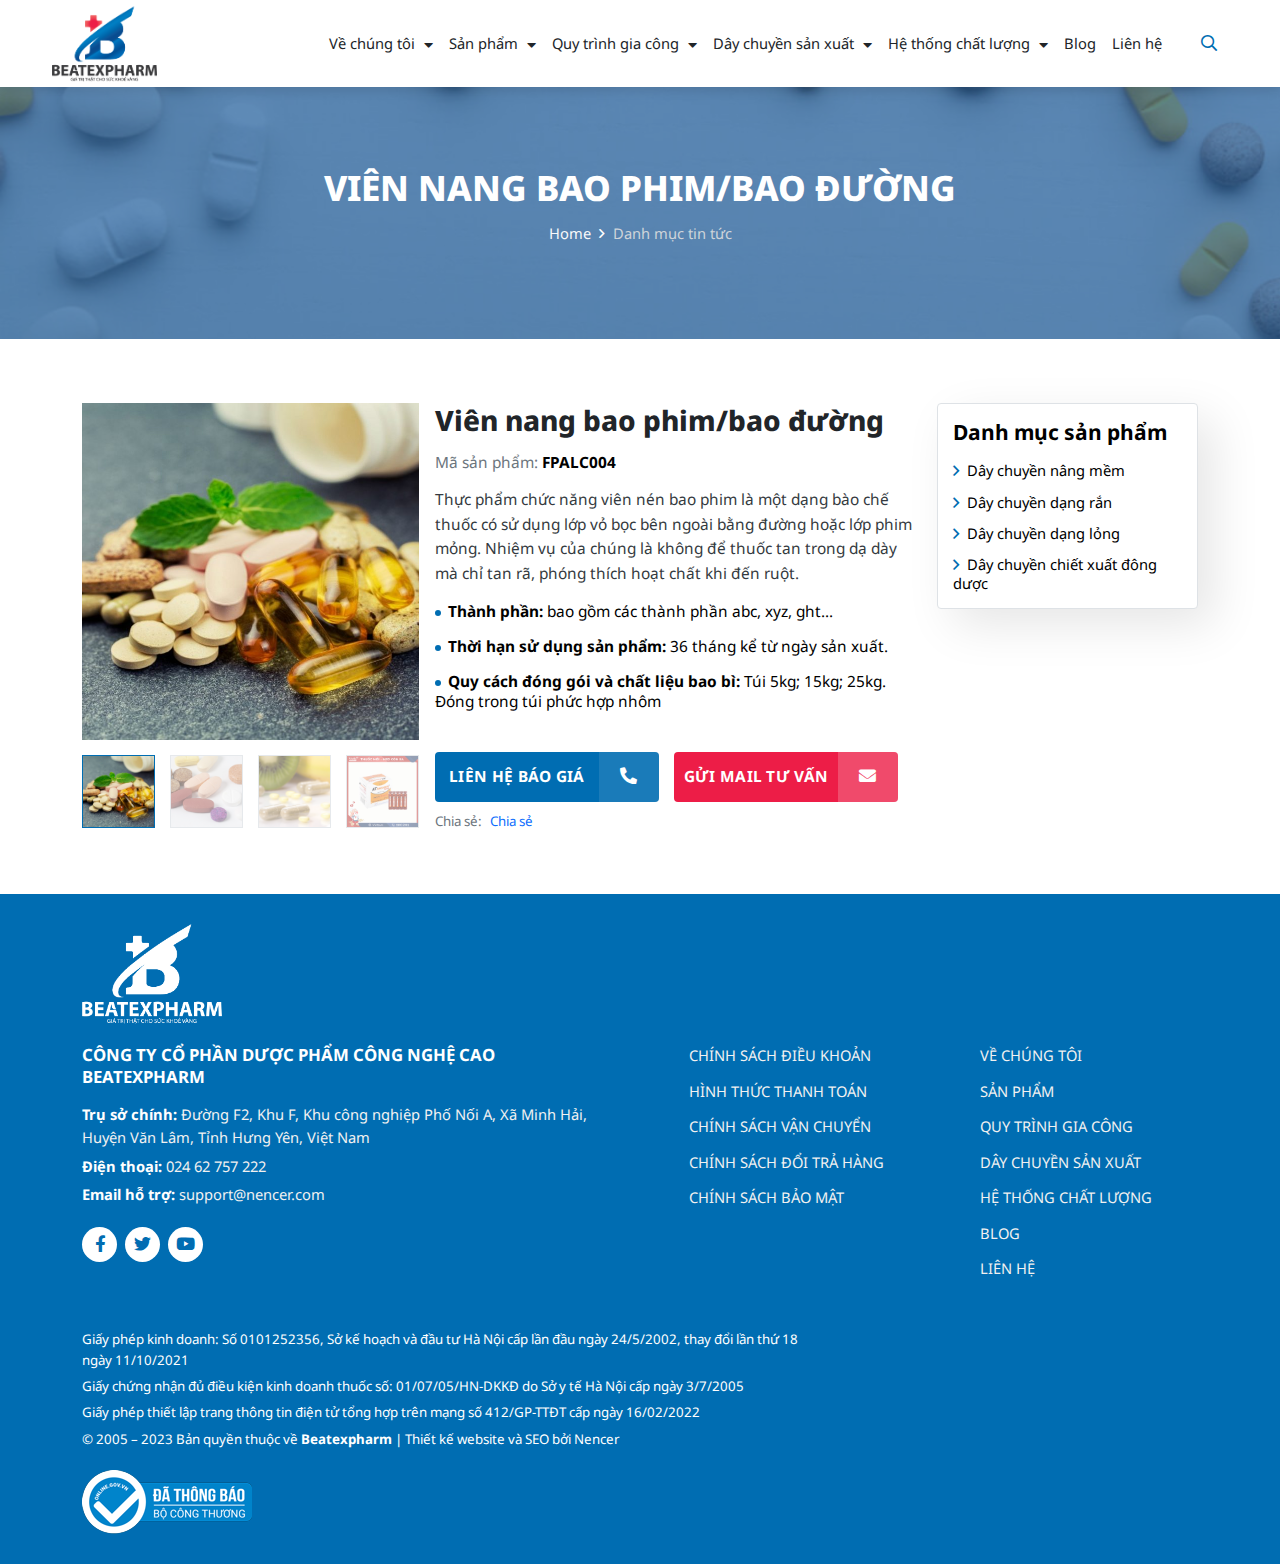
==== chi-tiet-san-pham.html @ 6495bc25 "Update" ====
<!DOCTYPE html>
<html lang="vi">
<head>
	<meta charset="UTF-8">
	<meta name="viewport"
		  content="width=device-width, user-scalable=no, initial-scale=1.0, maximum-scale=1.0, minimum-scale=1.0">

	<title>Template Dược</title>
	<meta name="description" content="Template Dược">
	<meta name="author" content="">

	<meta property="og:title" content="Template Dược">
	<meta property="og:type" content="website">
	<meta property="og:url" content="">
	<meta property="og:description" content="Template Dược">
	<meta property="og:image" content="">

	<link rel="preconnect" href="https://fonts.googleapis.com">
	<link rel="preconnect" href="https://fonts.gstatic.com" crossorigin>
	<link href="https://fonts.googleapis.com/css2?family=Noto+Sans:ital,wght@0,100;0,200;0,300;0,400;0,500;0,600;0,700;0,800;0,900;1,100;1,200;1,300;1,400;1,500;1,600;1,700;1,800;1,900&display=swap"
		  rel="stylesheet">

	<link rel="icon" href="./assets/images/favicon.png">
	<link rel="apple-touch-icon" href="./assets/images/favicon.png">
	<link rel="stylesheet" href="./assets/plugins/bootstrap/css/bootstrap.min.css">
	<link rel="stylesheet" href="./assets/plugins/swiper/swiper-bundle.min.css">
	<link rel="stylesheet" href="./assets/plugins/fancybox/fancybox.min.css">
	<link rel="stylesheet" href="./assets/fonts/fontawesome/css/all.min.css">
	<link rel="stylesheet" href="./assets/css/base.css">
	<link rel="stylesheet" href="./assets/css/style.css">

	<style>
		:root {
			--primary-color: #006DB2;
			--primary-hover: #094D91;
			--primary-rgb: 9, 77, 145;

			--secondary-color: #ED1D47;
			--secondary-hover: #f44c5d;
			--secondary-rgb: 237, 29, 71;
		}
	</style>
</head>
<body>

<div id="header" class="header is-page">
	<div class="header-main">
		<div class="container-fluid">
			<div class="header-grid">
				<div class="header-logo">
					<a href="" class="d-inline-block align-middle">
						<img src="./assets/images/logo-white.png" class="img-fluid header-logo_is--noSticky" alt="">
						<img src="./assets/images/logo.png" class="img-fluid header-logo_is--sticky" alt="">
					</a>
				</div>
				<div class="header-navigation">
					<div class="header-navigation_logo d-lg-none">
						<a href="" class="d-inline-flex align-middle">
							<img src="./assets/images/logo.png" class="img-fluid" alt="">
						</a>
						<button type="button" class="close-navigation" id="close-navigation">
							<i class="fal fa-times"></i>
						</button>
					</div>
					<ul class="header-navigation_list">
						<li class="header-navigation_item">
							<a href="" class="header-navigation_item--link">
								Về chúng tôi <i class="fas fa-caret-down header-navigation_item--icon"></i>
							</a>
							<ul class="header-navigation_sub--list">
								<li class="header-navigation_sub--item">
									<a href="" class="header-navigation_sub--item---link">
										Giới thiệu
									</a>
								</li>
								<li class="header-navigation_sub--item">
									<a href="" class="header-navigation_sub--item---link">
										Hồ sơ công ty
									</a>
								</li>
								<li class="header-navigation_sub--item">
									<a href="" class="header-navigation_sub--item---link">
										Hồ sơ nhà máy
									</a>
								</li>
								<li class="header-navigation_sub--item">
									<a href="" class="header-navigation_sub--item---link">
										Tiêu chuẩn GMP và ISO 15378
									</a>
								</li>
								<li class="header-navigation_sub--item">
									<a href="" class="header-navigation_sub--item---link">
										Sơ đồ tổ chức công ty
									</a>
								</li>
							</ul>
						</li>
						<li class="header-navigation_item">
							<a href="" class="header-navigation_item--link">
								Sản phẩm <i class="fas fa-caret-down header-navigation_item--icon"></i>
							</a>
							<ul class="header-navigation_sub--list">
								<li class="header-navigation_sub--item">
									<a href="" class="header-navigation_sub--item---link">
										Dây chuyền nang mềm
									</a>
								</li>
								<li class="header-navigation_sub--item">
									<a href="" class="header-navigation_sub--item---link">
										Dây chuyền dạng rắn
									</a>
								</li>
								<li class="header-navigation_sub--item">
									<a href="" class="header-navigation_sub--item---link">
										Dây chuyển dạng lỏng
									</a>
								</li>
								<li class="header-navigation_sub--item">
									<a href="" class="header-navigation_sub--item---link">
										Dây chuyền chiết suất đông dược
									</a>
								</li>
							</ul>
						</li>
						<li class="header-navigation_item">
							<a href="" class="header-navigation_item--link">
								Quy trình gia công <i class="fas fa-caret-down header-navigation_item--icon"></i>
							</a>
							<ul class="header-navigation_sub--list">
								<li class="header-navigation_sub--item">
									<a href="" class="header-navigation_sub--item---link">
										Tiếp nhận thông tin
									</a>
								</li>
								<li class="header-navigation_sub--item">
									<a href="" class="header-navigation_sub--item---link">
										Tư vấn công thức và báo giá
									</a>
								</li>
								<li class="header-navigation_sub--item">
									<a href="" class="header-navigation_sub--item---link">
										Đăng ký hồ sơ
									</a>
								</li>
								<li class="header-navigation_sub--item">
									<a href="" class="header-navigation_sub--item---link">
										Gia công sản xuất
									</a>
								</li>
								<li class="header-navigation_sub--item">
									<a href="" class="header-navigation_sub--item---link">
										Giao hàng và thanh toán
									</a>
								</li>
								<li class="header-navigation_sub--item">
									<a href="" class="header-navigation_sub--item---link">
										Giải quyết khiếu nại
									</a>
								</li>
							</ul>
						</li>
						<li class="header-navigation_item">
							<a href="" class="header-navigation_item--link">
								Dây chuyền sản xuất <i class="fas fa-caret-down header-navigation_item--icon"></i>
							</a>
							<ul class="header-navigation_sub--list">
								<li class="header-navigation_sub--item">
									<a href="" class="header-navigation_sub--item---link">
										Dây chuyền nang mềm
									</a>
								</li>
								<li class="header-navigation_sub--item">
									<a href="" class="header-navigation_sub--item---link">
										Dây chuyền dạng rắn
									</a>
								</li>
								<li class="header-navigation_sub--item">
									<a href="" class="header-navigation_sub--item---link">
										Dây chuyển dạng lỏng
									</a>
								</li>
								<li class="header-navigation_sub--item">
									<a href="" class="header-navigation_sub--item---link">
										Dây chuyền chiết suất đông dược
									</a>
								</li>
							</ul>
						</li>
						<li class="header-navigation_item">
							<a href="" class="header-navigation_item--link">
								Hệ thống chất lượng <i class="fas fa-caret-down header-navigation_item--icon"></i>
							</a>
							<ul class="header-navigation_sub--list">
								<li class="header-navigation_sub--item">
									<a href="" class="header-navigation_sub--item---link">
										Đảm bảo chất lượng
									</a>
								</li>
								<li class="header-navigation_sub--item">
									<a href="" class="header-navigation_sub--item---link">
										Kiểm tra chất lượng
									</a>
								</li>
								<li class="header-navigation_sub--item">
									<a href="" class="header-navigation_sub--item---link">
										IPC phân xưởng
									</a>
								</li>
							</ul>
						</li>
						<li class="header-navigation_item">
							<a href="" class="header-navigation_item--link">
								Blog
							</a>
						</li>
						<li class="header-navigation_item">
							<a href="" class="header-navigation_item--link">
								Liên hệ
							</a>
						</li>
					</ul>
				</div>
				<div class="header-search">
					<div class="header-search_toggle">
						<button type="button" class="header-toggle_button">
							<i class="far fa-search"></i>
						</button>
					</div>
					<div class="header-search_float">
						<form action="">
							<div class="header-search_form">
								<div class="search-form_inner">
									<input class="form-control search-form_inner--input" type="text"
										   placeholder="Nhập từ khóa tìm kiếm">
									<button type="submit" class="search-form_inner--button">
										<i class="far fa-search"></i>
									</button>
								</div>
							</div>
						</form>
					</div>
				</div>
				<div class="header-hamburger d-block d-lg-none">
					<div class="hamburger" id="call-navigation">
						<span></span>
					</div>
				</div>
			</div>
		</div>
		<div class="header-overlay" id="header-overlay"></div>
	</div>
</div>

<div id="main" class="main">
	<div class="section-page_blog">
		<div class="section-breadcrumb position-relative overflow-hidden"
			 style="background-image: url(/assets/images/bg-breadcrumb.jpg)">
			<div class="position-relative zi-2">
				<div class="container">
					<div class="breadcrumb-inner">
						<h1 class="breadcrumb-title">
							Viên nang bao phim/bao đường
						</h1>
						<ol class="breadcrumb">
							<li class="breadcrumb-item"><a href="#">Home</a></li>
							<li class="breadcrumb-item active">Danh mục tin tức</li>
						</ol>
					</div>
				</div>
			</div>
		</div>
		<div class="section-gap_xl page-product">
			<div class="container">
				<div class="row g-4">
					<div class="col-lg-8 col-xl-9">
						<div class="product-detail">
							<div class="row g-3">
								<div class="col-lg-6 col-xl-5 order-lg-1 order-2">
									<div class="product-images">
										<div class="product-avatar_photo" id="detail-avatar_photo">
											<div class="swiper">
												<div class="swiper-wrapper">
													<div class="swiper-slide">
														<div class="preview-avatar_photo__item">
															<span class="ratio ratio-1x1">
																<img src="./assets/images/product/vien-nang-mem.jpg"
																	 class="img-fluid object-fit-cover" alt="">
															</span>
															<a href="./assets/images/product/vien-nang-mem.jpg"
															   data-index="1" data-fancybox="product-image"
															   class="stretched-link"></a>
														</div>
													</div>
													<div class="swiper-slide">
														<div class="preview-avatar_photo__item">
															<span class="ratio ratio-1x1">
																<img src="./assets/images/product/vien-nen-bao-phim.jpg"
																	 class="img-fluid object-fit-cover" alt="">
															</span>
															<a href="./assets/images/product/vien-nen-bao-phim.jpg"
															   data-index="2" data-fancybox="product-image"
															   class="stretched-link"></a>
														</div>
													</div>
													<div class="swiper-slide">
														<div class="preview-avatar_photo__item">
															<span class="ratio ratio-1x1">
																<img src="./assets/images/product/vien-nang-cung.jpg"
																	 class="img-fluid object-fit-cover" alt="">
															</span>
															<a href="./assets/images/product/vien-nang-cung.jpg"
															   data-index="3" data-fancybox="product-image"
															   class="stretched-link"></a>
														</div>
													</div>
													<div class="swiper-slide">
														<div class="preview-avatar_photo__item">
															<span class="ratio ratio-1x1">
																<img src="./assets/images/product/ong-uong.jpg"
																	 class="img-fluid object-fit-cover" alt="">
															</span>
															<a href="./assets/images/product/ong-uong.jpg"
															   data-index="4" data-fancybox="product-image"
															   class="stretched-link"></a>
														</div>
													</div>
													<div class="swiper-slide">
														<div class="preview-avatar_photo__item">
															<span class="ratio ratio-1x1">
																<img src="./assets/images/product/mem-bot.webp"
																	 class="img-fluid object-fit-cover" alt="">
															</span>
															<a href="./assets/images/product/mem-bot.webp"
															   data-index="5" data-fancybox="product-image"
															   class="stretched-link"></a>
														</div>
													</div>
													<div class="swiper-slide">
														<div class="preview-avatar_photo__item">
															<span class="ratio ratio-1x1">
																<img src="./assets/images/product/mem-nuoc.jpg"
																	 class="img-fluid object-fit-cover" alt="">
															</span>
															<a href="./assets/images/product/mem-nuoc.jpg"
															   data-index="6" data-fancybox="product-image"
															   class="stretched-link"></a>
														</div>
													</div>
												</div>
											</div>
										</div>
										<div class="product-images_thumb" id="detail-avatar_thumb">
											<div class="swiper">
												<div class="swiper-wrapper">
													<div class="swiper-slide">
														<div class="preview-avatar_thumb__item">
															<div class="product-image position-relative ratio ratio-1x1">
																<img src="./assets/images/product/vien-nang-mem.jpg"
																	 class="img-fluid object-fit-cover" alt="">
															</div>
														</div>
													</div>
													<div class="swiper-slide">
														<div class="preview-avatar_thumb__item">
															<div class="product-image position-relative ratio ratio-1x1">
																<img src="./assets/images/product/vien-nen-bao-phim.jpg"
																	 class="img-fluid object-fit-cover" alt="">
															</div>
														</div>
													</div>
													<div class="swiper-slide">
														<div class="preview-avatar_thumb__item">
															<div class="product-image position-relative ratio ratio-1x1">
																<img src="./assets/images/product/vien-nang-cung.jpg"
																	 class="img-fluid object-fit-cover" alt="">
															</div>
														</div>
													</div>
													<div class="swiper-slide">
														<div class="preview-avatar_thumb__item">
															<div class="product-image position-relative ratio ratio-1x1">
																<img src="./assets/images/product/ong-uong.jpg"
																	 class="img-fluid object-fit-cover" alt="">
															</div>
														</div>
													</div>
													<div class="swiper-slide">
														<div class="preview-avatar_thumb__item">
															<div class="product-image position-relative ratio ratio-1x1">
																<img src="./assets/images/product/mem-bot.webp"
																	 class="img-fluid object-fit-cover" alt="">
															</div>
														</div>
													</div>
													<div class="swiper-slide">
														<div class="preview-avatar_thumb__item">
															<div class="product-image position-relative ratio ratio-1x1">
																<img src="./assets/images/product/mem-nuoc.jpg"
																	 class="img-fluid object-fit-cover" alt="">
															</div>
														</div>
													</div>
												</div>
											</div>
										</div>
									</div>
								</div>
								<div class="col-lg-6 col-xl-7 order-lg-2 order-1">
									<h2 class="product-title">
										Viên nang bao phim/bao đường
									</h2>
									<div class="product-code">
										Mã sản phẩm: <b>FPALC004</b>
									</div>
									<div class="product-description">
										Thực phẩm chức năng viên nén bao phim là một dạng bào chế thuốc có sử dụng lớp
										vỏ bọc
										bên ngoài bằng đường hoặc lớp phim mỏng. Nhiệm vụ của chúng là không để thuốc
										tan trong
										dạ dày mà chỉ tan rã, phóng thích hoạt chất khi đến ruột.
									</div>
									<div class="product-list">
										<div class="product-list_item">
											<b>Thành phần:</b> bao gồm các thành phần abc, xyz, ght...
										</div>
										<div class="product-list_item">
											<b>Thời hạn sử dụng sản phẩm:</b> 36 tháng kể từ ngày sản xuất.
										</div>
										<div class="product-list_item">
											<b>Quy cách đóng gói và chất liệu bao bì:</b> Túi 5kg; 15kg; 25kg. Đóng
																						  trong túi phức hợp nhôm
										</div>
									</div>
									<div class="product-buttons">
										<button class="button-theme_2">
											<span class="button-theme_2--text">
												Liên hệ báo giá
											</span>
											<span class="button-theme_2--icon"><i class="fas fa-phone-alt"></i></span>
										</button>
										<button class="button-theme_2 button-theme_2__secondary">
											<span class="button-theme_2--text">
												Gửi mail tư vấn
											</span>
											<span class="button-theme_2--icon"><i class="fas fa-envelope"></i></span>
										</button>
									</div>
									<div class="product-share">
										<ul class="list-unstyled mb-0">
											<li class="share">
												Chia sẻ:
											</li>
											<li>
												<div class="fb-share-button"
													 data-href="https://jaybee-k.github.io/template-duoc-v2"
													 data-layout="button"
													 data-size="small">
													<a target="_blank"
													   href="https://jaybee-k.github.io/template-baobi"
													   class="fb-xfbml-parse-ignore">Chia sẻ</a>
												</div>
											</li>
											<li>
												<div class="zalo-share-button"
													 data-href="https://jaybee-k.github.io/template-duoc-v2"
													 data-oaid="579745863508352884"
													 data-layout="1" data-color="blue" data-customize="false"></div>
											</li>
										</ul>
									</div>
								</div>
							</div>
						</div>
					</div>
					<div class="col-lg-4 col-xl-3">
						<div class="sidebar">
							<div class="sidebar-item">
								<div class="sidebar-heading">
									Danh mục sản phẩm
								</div>
								<div class="sidebar-category">
									<div class="sidebar-category_item">
										<a href="">
											<i class="far fa-angle-right"></i>Dây chuyền nâng mềm
										</a>
									</div>
									<div class="sidebar-category_item">
										<a href="">
											<i class="far fa-angle-right"></i>Dây chuyền dạng rắn
										</a>
									</div>
									<div class="sidebar-category_item">
										<a href="">
											<i class="far fa-angle-right"></i>Dây chuyền dạng lỏng
										</a>
									</div>
									<div class="sidebar-category_item">
										<a href="">
											<i class="far fa-angle-right"></i>Dây chuyền chiết xuất đông dược
										</a>
									</div>
								</div>
							</div>
						</div>
					</div>
				</div>
			</div>
		</div>
	</div>
</div>

<footer id="footer" class="footer">
	<div class="container">
		<div class="footer-item">
			<div class="footer-logo">
				<a href="" class="d-inline-block align-middle">
					<img height="100" src="./assets/images/logo-white.png" alt="">
				</a>
			</div>
		</div>
		<div class="row g-4 g-lg-5">
			<div class="col-lg-6">
				<div class="footer-item">
					<div class="footer-title">
						CÔNG TY CỔ PHẦN DƯỢC PHẨM CÔNG NGHỆ CAO BEATEXPHARM
					</div>
					<div class="footer-text">
						Trụ sở chính:
						<a href="https://goo.gl/maps/WHLk23uHPHaVepdM9" target="_blank">
							Đường F2, Khu F, Khu công nghiệp Phố Nối A, Xã Minh Hải, Huyện Văn Lâm, Tỉnh Hưng Yên, Việt
							Nam
						</a>
					</div>
					<div class="footer-text">
						Điện thoại:
						<a href="tel:02462757222">
							024 62 757 222
						</a>
					</div>
					<div class="footer-text">
						Email hỗ trợ:
						<a href="tel:02462757222">
							support@nencer.com
						</a>
					</div>
					<div class="footer-social">
						<a href="#" target="_blank" class="facebook"><i class="fab fa-facebook-f"></i></a>
						<a href="#" target="_blank" class="twitter"><i class="fab fa-twitter"></i></a>
						<a href="#" target="_blank" class="youtube"><i class="fab fa-youtube"></i></a>
					</div>
				</div>
			</div>
			<div class="col-lg-3 col-6">
				<div class="footer-item">
					<div class="footer-list">
						<a href="">Chính sách điều khoản</a>
						<a href="">Hình thức thanh toán</a>
						<a href="">Chính sách vận chuyển</a>
						<a href="">Chính sách đổi trả hàng</a>
						<a href="">Chính sách bảo mật</a>
					</div>
				</div>
			</div>
			<div class="col-lg-3 col-6">
				<div class="footer-item">
					<div class="footer-list">
						<a href="">Về chúng tôi</a>
						<a href="">Sản phẩm</a>
						<a href="">Quy trình gia công</a>
						<a href="">Dây chuyền sản xuất</a>
						<a href="">Hệ thống chất lượng</a>
						<a href="">Blog</a>
						<a href="">Liên hệ</a>
					</div>
				</div>
			</div>
			<div class="col-lg-8">
				<div class="footer-item">
					<div class="footer-subtext">
						Giấy phép kinh doanh: Số 0101252356, Sở kế hoạch và đầu tư Hà Nội cấp lần đầu ngày 24/5/2002,
						thay đổi lần thứ 18 ngày 11/10/2021
					</div>
					<div class="footer-subtext">
						Giấy chứng nhận đủ điều kiện kinh doanh thuốc số: 01/07/05/HN-DKKĐ do Sở y tế Hà Nội cấp ngày
						3/7/2005
					</div>
					<div class="footer-subtext">
						Giấy phép thiết lập trang thông tin điện tử tổng hợp trên mạng số 412/GP-TTĐT cấp ngày
						16/02/2022
					</div>
					<div class="footer-subtext">
						© 2005 – 2023 Bản quyền thuộc về <b>Beatexpharm</b> | Thiết kế website và SEO bởi Nencer
					</div>
					<div class="footer-image">
						<a href="" class="d-inline-block align-middle">
							<img src="./assets/images/bct.png" class="img-fluid" alt="">
						</a>
					</div>
				</div>
			</div>
			<div class="col-lg-4">
				<div class="footer-item">
					<div class="footer-map">
						<iframe src="https://www.google.com/maps/embed?pb=!1m18!1m12!1m3!1d1003.2913188496558!2d105.78997902616543!3d21.034558391628934!2m3!1f0!2f0!3f0!3m2!1i1024!2i768!4f13.1!3m3!1m2!1s0x3135ab49bcafbe01%3A0x6feb7b1504662584!2zQ8OUTkcgVFkgQ-G7lCBQSOG6pk4gVEjGr8agTkcgTeG6oEkgVsOAIEThu4pDSCBW4bukIFRS4buwQyBUVVnhur5OIE5FTkNFUg!5e1!3m2!1svi!2s!4v1677123341781!5m2!1svi!2s"
								width="600" height="450" style="border:0;" allowfullscreen="" loading="lazy"
								referrerpolicy="no-referrer-when-downgrade"></iframe>
					</div>
				</div>
			</div>
		</div>
	</div>
</footer>

<script type=" text/javascript" src="./assets/plugins/jquery.min.js"></script>
<script type="text/javascript"
		src="./assets/plugins/bootstrap/js/bootstrap.bundle.min.js"></script>
<script type="text/javascript" src="./assets/plugins/swiper/swiper-bundle.min.js"></script>
<script type="text/javascript" src="./assets/plugins/fancybox/fancybox.min.js"></script>
<script type="text/javascript" src="./assets/js/app.js"></script>
<div id="fb-root"></div>
<script async defer crossorigin="anonymous" src="https://connect.facebook.net/vi_VN/sdk.js#xfbml=1&version=v16.0"
		nonce="bh6IYcoF"></script>
<script src="https://sp.zalo.me/plugins/sdk.js"></script>
</body>
</html>
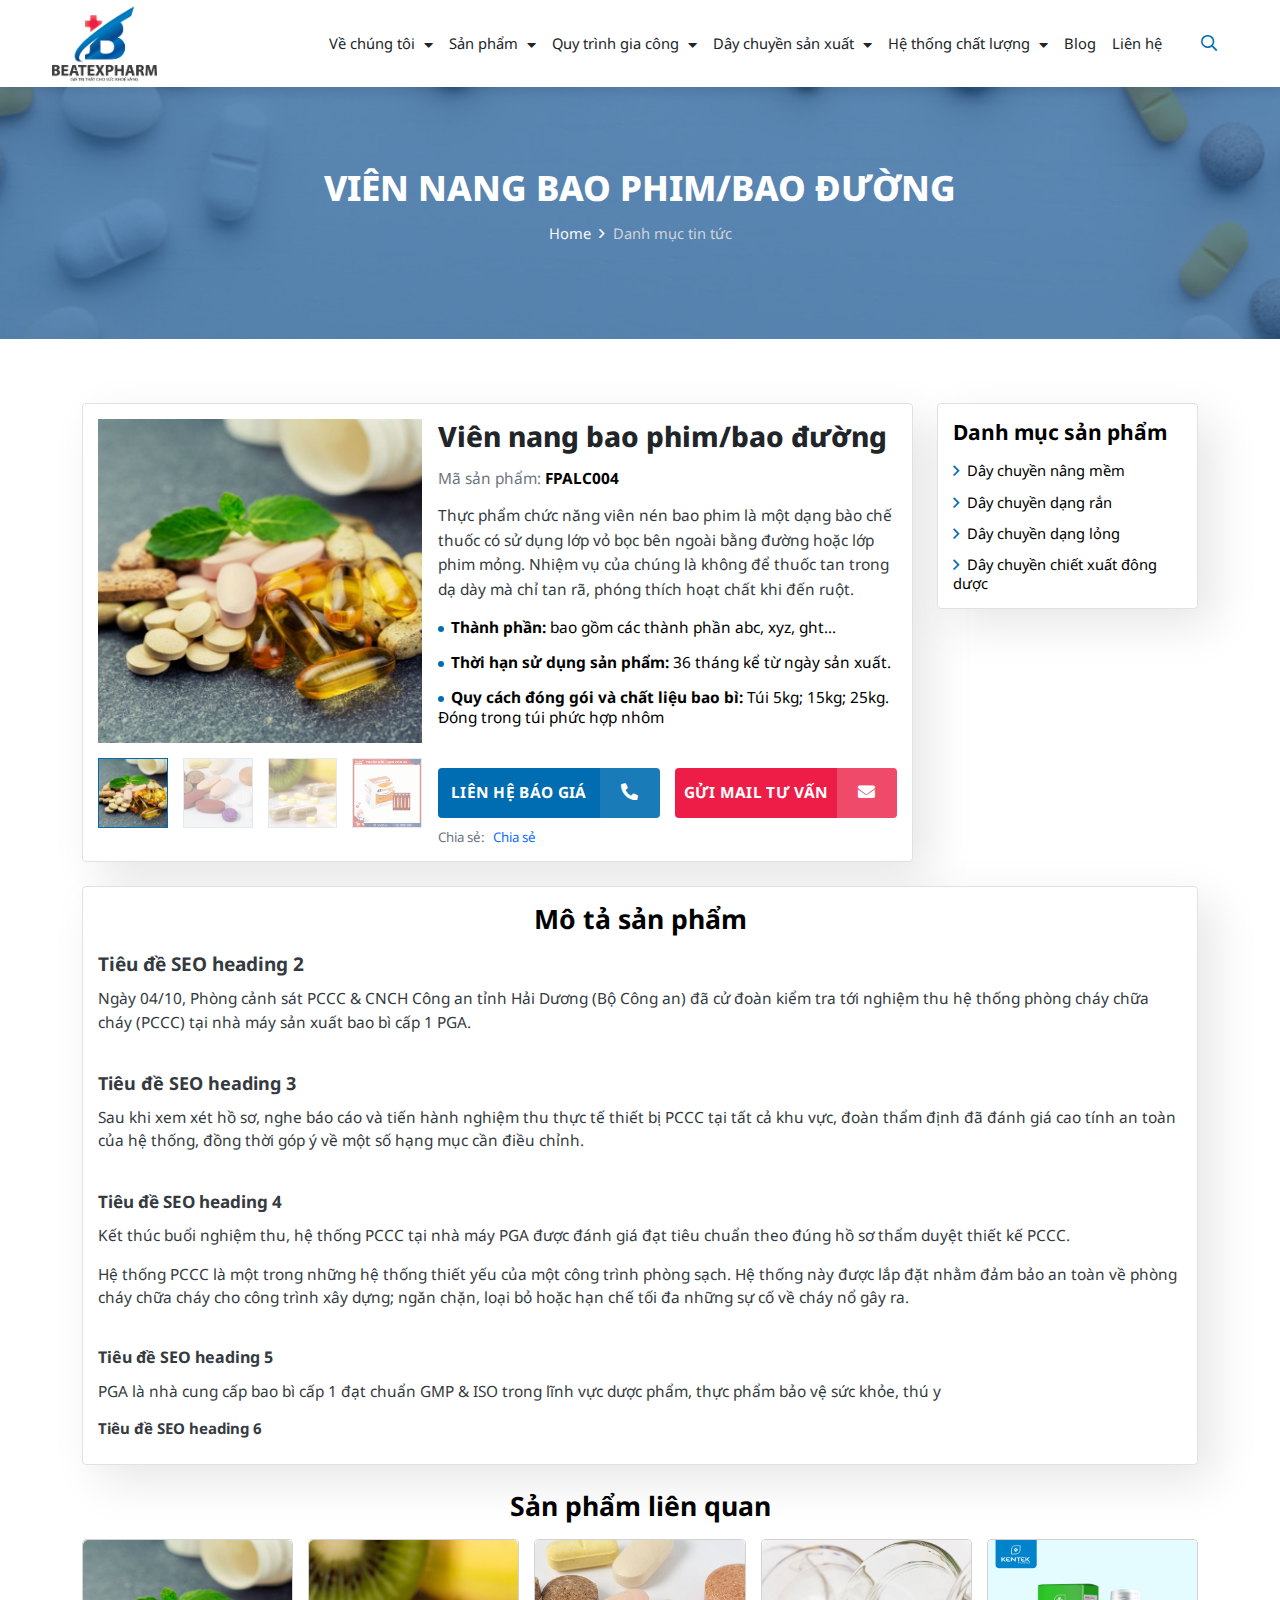
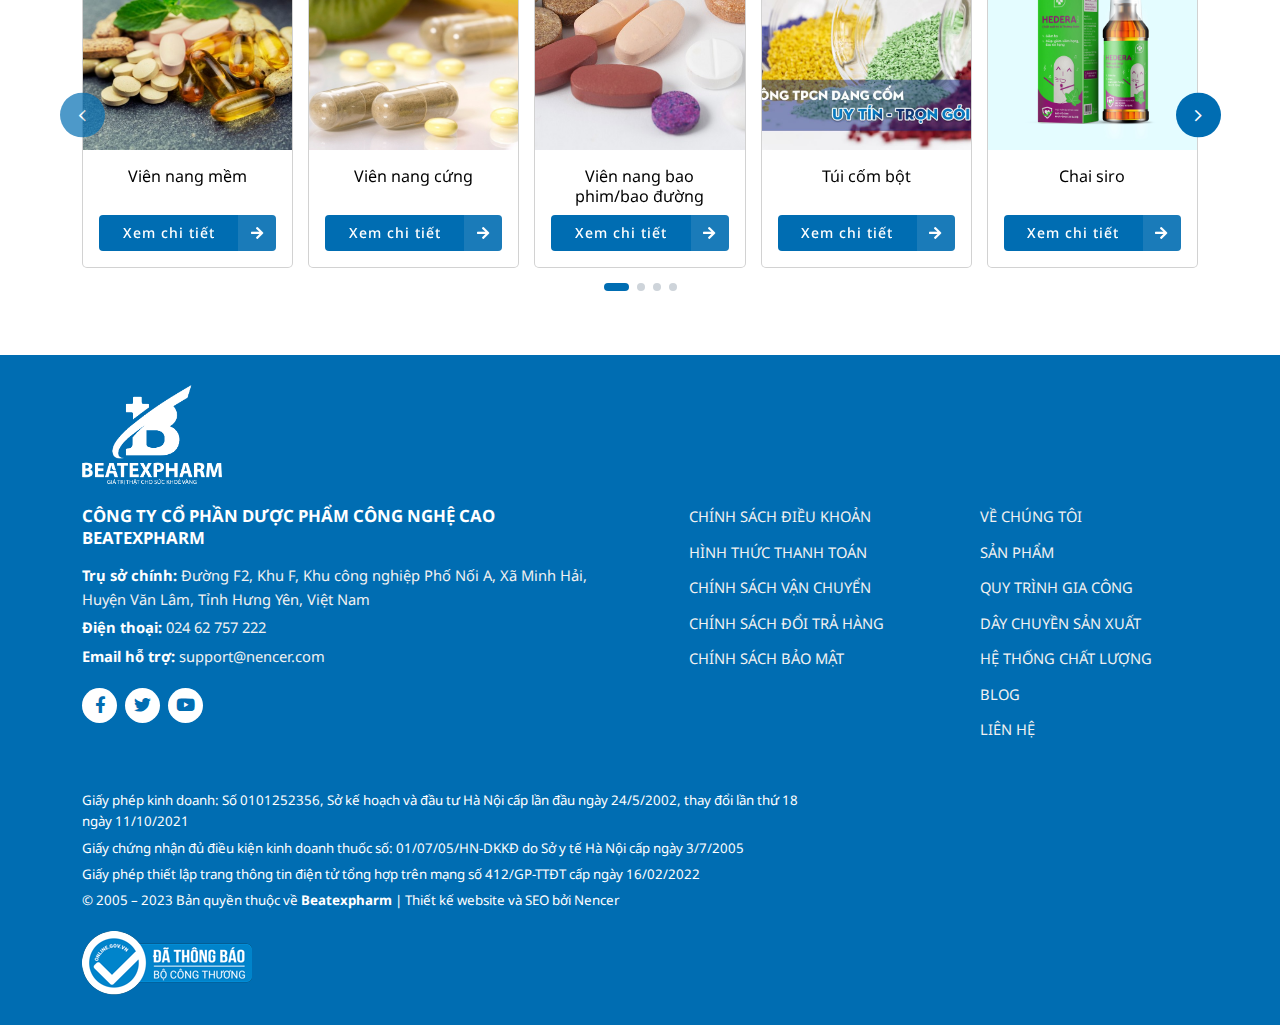
==== commit 7f6605f9: "Update" ====
--- a/chi-tiet-san-pham.html
+++ b/chi-tiet-san-pham.html
@@ -272,7 +272,7 @@
 		<div class="section-gap_xl page-product">
 			<div class="container">
 				<div class="row g-4">
-					<div class="col-lg-8 col-xl-9">
+					<div class="col-lg-8 order-1 order-lg-1 col-xl-9">
 						<div class="product-detail">
 							<div class="row g-3">
 								<div class="col-lg-6 col-xl-5 order-lg-1 order-2">
@@ -472,7 +472,7 @@
 							</div>
 						</div>
 					</div>
-					<div class="col-lg-4 col-xl-3">
+					<div class="col-lg-4 order-4 order-lg-2 col-xl-3">
 						<div class="sidebar">
 							<div class="sidebar-item">
 								<div class="sidebar-heading">
@@ -500,6 +500,292 @@
 										</a>
 									</div>
 								</div>
+							</div>
+						</div>
+					</div>
+					<div class="col-lg-12 order-2 order-lg-3">
+						<div class="product-detail">
+							<div class="section-heading text-center mb-3">
+								<div class="heading-sub">
+									Mô tả sản phẩm
+								</div>
+							</div>
+							<div class="product-detail_content" id="product-detail_content">
+								<h2>Tiêu đề SEO heading 2</h2>
+								<p>Ngày 04/10, Phòng cảnh sát PCCC & CNCH Công an tỉnh Hải Dương (Bộ Công an) đã cử đoàn
+								   kiểm tra tới nghiệm thu hệ thống phòng cháy chữa cháy (PCCC) tại nhà máy sản xuất bao
+								   bì cấp 1 PGA.
+								</p>
+								<img src="https://pgagmp.com.vn/wp-content/uploads/2022/10/IMG_9797web.jpg" alt="">
+								<h3>Tiêu đề SEO heading 3</h3>
+								<p>Sau khi xem xét hồ sơ, nghe báo cáo và tiến hành nghiệm thu thực tế thiết bị PCCC tại
+								   tất cả khu vực, đoàn thẩm định đã đánh giá cao tính an toàn của hệ thống, đồng thời
+								   góp ý về một số hạng mục cần điều chỉnh.
+								</p>
+								<img src="https://pgagmp.com.vn/wp-content/uploads/2022/10/IMG_9808web.jpg" alt="">
+								<h4>Tiêu đề SEO heading 4</h4>
+								<p>
+									Kết thúc buổi nghiệm thu, hệ thống PCCC tại nhà máy PGA được đánh giá đạt tiêu chuẩn
+									theo đúng hồ sơ thẩm duyệt thiết kế PCCC.
+								</p>
+								<p>Hệ thống PCCC là một trong những hệ thống thiết yếu của một công trình phòng sạch. Hệ
+								   thống này được lắp đặt nhằm đảm bảo an toàn về phòng cháy chữa cháy cho
+								   công
+								   trình xây dựng; ngăn chặn, loại bỏ hoặc hạn chế tối đa những sự cố về
+								   cháy
+								   nổ gây ra.
+								</p>
+								<img src="https://pgagmp.com.vn/wp-content/uploads/2022/10/he-thong-PCCC-1-1024x724.jpg"
+									 alt="">
+								<h5>Tiêu đề SEO heading 5</h5>
+								<p>
+									PGA là nhà cung cấp bao bì cấp 1 đạt chuẩn GMP & ISO trong lĩnh vực dược phẩm, thực
+									phẩm
+									bảo vệ sức khỏe, thú y
+								</p>
+								<h6>Tiêu đề SEO heading 6</h6>
+							</div>
+						</div>
+					</div>
+					<div class="col-lg-12 order-3 order-lg-4">
+						<div class="section-heading text-center mb-3">
+							<div class="heading-sub">
+								Sản phẩm liên quan
+							</div>
+						</div>
+						<div class="product-slider" id="slider-related">
+							<div class="swiper">
+								<div class="swiper-wrapper h-auto">
+									<div class="swiper-slide h-auto">
+										<div class="product-card card">
+											<div class="card-header">
+												<div class="ratio ratio-1x1">
+													<img src="./assets/images/product/vien-nang-mem.jpg"
+														 alt="">
+												</div>
+												<a href="" class="stretched-link"></a>
+											</div>
+											<div class="card-body">
+												<div class="card-title">
+													<a href="">
+														Viên nang mềm
+													</a>
+												</div>
+												<div class="card-button">
+													<button class="button-theme_2">
+														<span class="button-theme_2--text">
+															Xem chi tiết
+														</span>
+														<span class="button-theme_2--icon"><i
+																class="fas fa-arrow-right"></i></span>
+													</button>
+												</div>
+											</div>
+										</div>
+									</div>
+									<div class="swiper-slide h-auto">
+										<div class="product-card card">
+											<div class="card-header">
+												<div class="ratio ratio-1x1">
+													<img src="./assets/images/product/vien-nang-cung.jpg"
+														 alt="">
+												</div>
+												<a href="" class="stretched-link"></a>
+											</div>
+											<div class="card-body">
+												<div class="card-title">
+													<a href="">
+														Viên nang cứng
+													</a>
+												</div>
+												<div class="card-button">
+													<button class="button-theme_2">
+														<span class="button-theme_2--text">
+															Xem chi tiết
+														</span>
+														<span class="button-theme_2--icon"><i
+																class="fas fa-arrow-right"></i></span>
+													</button>
+												</div>
+											</div>
+										</div>
+									</div>
+									<div class="swiper-slide h-auto">
+										<div class="product-card card">
+											<div class="card-header">
+												<div class="ratio ratio-1x1">
+													<img src="./assets/images/product/vien-nen-bao-phim.jpg"
+														 alt="">
+												</div>
+												<a href="" class="stretched-link"></a>
+											</div>
+											<div class="card-body">
+												<div class="card-title">
+													<a href="">
+														Viên nang bao phim/bao đường
+													</a>
+												</div>
+												<div class="card-button">
+													<button class="button-theme_2">
+														<span class="button-theme_2--text">
+															Xem chi tiết
+														</span>
+														<span class="button-theme_2--icon"><i
+																class="fas fa-arrow-right"></i></span>
+													</button>
+												</div>
+											</div>
+										</div>
+									</div>
+									<div class="swiper-slide h-auto">
+										<div class="product-card card">
+											<div class="card-header">
+												<div class="ratio ratio-1x1">
+													<img src="./assets/images/product/tui-com-bot.jpg"
+														 alt="">
+												</div>
+												<a href="" class="stretched-link"></a>
+											</div>
+											<div class="card-body">
+												<div class="card-title">
+													<a href="">
+														Túi cốm bột
+													</a>
+												</div>
+												<div class="card-button">
+													<button class="button-theme_2">
+														<span class="button-theme_2--text">
+															Xem chi tiết
+														</span>
+														<span class="button-theme_2--icon"><i
+																class="fas fa-arrow-right"></i></span>
+													</button>
+												</div>
+											</div>
+										</div>
+									</div>
+									<div class="swiper-slide h-auto">
+										<div class="product-card card">
+											<div class="card-header">
+												<div class="ratio ratio-1x1">
+													<img src="./assets/images/product/chai-siro.jpg"
+														 alt="">
+												</div>
+												<a href="" class="stretched-link"></a>
+											</div>
+											<div class="card-body">
+												<div class="card-title">
+													<a href="">
+														Chai siro
+													</a>
+												</div>
+												<div class="card-button">
+													<button class="button-theme_2">
+														<span class="button-theme_2--text">
+															Xem chi tiết
+														</span>
+														<span class="button-theme_2--icon"><i
+																class="fas fa-arrow-right"></i></span>
+													</button>
+												</div>
+											</div>
+										</div>
+									</div>
+									<div class="swiper-slide h-auto">
+										<div class="product-card card">
+											<div class="card-header">
+												<div class="ratio ratio-1x1">
+													<img src="./assets/images/product/ong-uong.jpg"
+														 alt="">
+												</div>
+												<a href="" class="stretched-link"></a>
+											</div>
+											<div class="card-body">
+												<div class="card-title">
+													<a href="">
+														Ống uống
+													</a>
+												</div>
+												<div class="card-button">
+													<button class="button-theme_2">
+														<span class="button-theme_2--text">
+															Xem chi tiết
+														</span>
+														<span class="button-theme_2--icon"><i
+																class="fas fa-arrow-right"></i></span>
+													</button>
+												</div>
+											</div>
+										</div>
+									</div>
+									<div class="swiper-slide h-auto">
+										<div class="product-card card">
+											<div class="card-header">
+												<div class="ratio ratio-1x1">
+													<img src="./assets/images/product/mem-nuoc.jpg"
+														 alt="">
+												</div>
+												<a href="" class="stretched-link"></a>
+											</div>
+											<div class="card-body">
+												<div class="card-title">
+													<a href="">
+														Men nước/bột
+													</a>
+												</div>
+												<div class="card-button">
+													<button class="button-theme_2">
+														<span class="button-theme_2--text">
+															Xem chi tiết
+														</span>
+														<span class="button-theme_2--icon"><i
+																class="fas fa-arrow-right"></i></span>
+													</button>
+												</div>
+											</div>
+										</div>
+									</div>
+									<div class="swiper-slide h-auto">
+										<div class="product-card card">
+											<div class="card-header">
+												<div class="ratio ratio-1x1">
+													<img src="./assets/images/product/cao-long.png"
+														 alt="">
+												</div>
+												<a href="" class="stretched-link"></a>
+											</div>
+											<div class="card-body">
+												<div class="card-title">
+													<a href="">
+														Cao lỏng/Khô đông dược
+													</a>
+												</div>
+												<div class="card-button">
+													<button class="button-theme_2">
+														<span class="button-theme_2--text">
+															Xem chi tiết
+														</span>
+														<span class="button-theme_2--icon"><i
+																class="fas fa-arrow-right"></i></span>
+													</button>
+												</div>
+											</div>
+										</div>
+									</div>
+								</div>
+							</div>
+							<div class="button-theme button-theme_primary button-prev">
+								<span>
+									<i class="fal fa-angle-left"></i>
+								</span>
+							</div>
+							<div class="button-theme button-theme_primary button-next">
+								<span>
+									<i class="fal fa-angle-right"></i>
+								</span>
+							</div>
+							<div class="swiper-actions">
+								<div class="swiper-pagination"></div>
 							</div>
 						</div>
 					</div>
@@ -527,7 +813,8 @@
 					<div class="footer-text">
 						Trụ sở chính:
 						<a href="https://goo.gl/maps/WHLk23uHPHaVepdM9" target="_blank">
-							Đường F2, Khu F, Khu công nghiệp Phố Nối A, Xã Minh Hải, Huyện Văn Lâm, Tỉnh Hưng Yên, Việt
+							Đường F2, Khu F, Khu công nghiệp Phố Nối A, Xã Minh Hải, Huyện Văn Lâm, Tỉnh Hưng Yên,
+							Việt
 							Nam
 						</a>
 					</div>
@@ -577,11 +864,13 @@
 			<div class="col-lg-8">
 				<div class="footer-item">
 					<div class="footer-subtext">
-						Giấy phép kinh doanh: Số 0101252356, Sở kế hoạch và đầu tư Hà Nội cấp lần đầu ngày 24/5/2002,
+						Giấy phép kinh doanh: Số 0101252356, Sở kế hoạch và đầu tư Hà Nội cấp lần đầu ngày
+						24/5/2002,
 						thay đổi lần thứ 18 ngày 11/10/2021
 					</div>
 					<div class="footer-subtext">
-						Giấy chứng nhận đủ điều kiện kinh doanh thuốc số: 01/07/05/HN-DKKĐ do Sở y tế Hà Nội cấp ngày
+						Giấy chứng nhận đủ điều kiện kinh doanh thuốc số: 01/07/05/HN-DKKĐ do Sở y tế Hà Nội cấp
+						ngày
 						3/7/2005
 					</div>
 					<div class="footer-subtext">
--- a/assets/css/style.css
+++ b/assets/css/style.css
@@ -1345,6 +1345,7 @@
 	-webkit-box-shadow: 1rem 1rem 3rem rgb(0 0 0 / 16%);
 	box-shadow: 1rem 1rem 3rem rgb(0 0 0 / 16%);
 	overflow: hidden;
+	transition: var(--transition-default);
 }
 
 .product-card:hover {
@@ -1906,74 +1907,96 @@
 	margin-top: 5px;
 }
 
-.article-detail .article-detail_content {
+.article-detail .article-detail_content,
+.product-detail .product-detail_content {
 	font-size: 1.1em;
 	line-height: 1.5;
 }
 
-.article-detail .article-detail_content img {
+.article-detail .article-detail_content img,
+.product-detail .product-detail_content img {
 	max-width: 100%;
 	margin-bottom: .75rem;
 }
 
 .article-detail .article-detail_content h2,
-.article-detail .article-detail_content h2 * {
-	font-weight: 700;
-	margin-bottom: 0.75rem;
-	font-size: 20px;
-}
-
-.article-detail .article-detail_content h3,
-.article-detail .article-detail_content h3 * {
+.article-detail .article-detail_content h2 *,
+.product-detail .product-detail_content h2,
+.product-detail .product-detail_content h2 * {
 	font-weight: 700;
 	margin-bottom: 0.75rem;
 	font-size: 19px;
 }
 
-.article-detail .article-detail_content h4,
-.article-detail .article-detail_content h4 * {
+.article-detail .article-detail_content h3,
+.article-detail .article-detail_content h3 *,
+.product-detail .product-detail_content h3,
+.product-detail .product-detail_content h3 * {
 	font-weight: 700;
 	margin-bottom: 0.75rem;
 	font-size: 18px;
 }
 
-.article-detail .article-detail_content h5,
-.article-detail .article-detail_content h5 * {
+.article-detail .article-detail_content h4,
+.article-detail .article-detail_content h4 *,
+.product-detail .product-detail_content h4,
+.product-detail .product-detail_content h4 * {
 	font-weight: 700;
 	margin-bottom: 0.75rem;
 	font-size: 17px;
 }
 
-.article-detail .article-detail_content h6,
-.article-detail .article-detail_content h6 * {
+.article-detail .article-detail_content h5,
+.article-detail .article-detail_content h5 *,
+.product-detail .product-detail_content h5,
+.product-detail .product-detail_content h5 * {
 	font-weight: 700;
 	margin-bottom: 0.75rem;
 	font-size: 16px;
 }
 
+.article-detail .article-detail_content h6,
+.article-detail .article-detail_content h6 *,
+.product-detail .product-detail_content h6,
+.product-detail .product-detail_content h6 * {
+	font-weight: 700;
+	margin-bottom: 0.75rem;
+	font-size: 15px;
+}
+
 @media screen and (max-width: 991px) {
 	.article-detail .article-detail_content h2,
-	.article-detail .article-detail_content h2 * {
+	.article-detail .article-detail_content h2 *,
+	.product-detail .product-detail_content h2,
+	.product-detail .product-detail_content h2 * {
 		font-size: 18px;
 	}
 
 	.article-detail .article-detail_content h3,
-	.article-detail .article-detail_content h3 * {
+	.article-detail .article-detail_content h3 *,
+	.product-detail .product-detail_content h3,
+	.product-detail .product-detail_content h3 * {
 		font-size: 17px;
 	}
 
 	.article-detail .article-detail_content h4,
-	.article-detail .article-detail_content h4 * {
+	.article-detail .article-detail_content h4 *,
+	.product-detail .product-detail_content h4,
+	.product-detail .product-detail_content h4 * {
 		font-size: 16px;
 	}
 
 	.article-detail .article-detail_content h5,
-	.article-detail .article-detail_content h5 * {
+	.article-detail .article-detail_content h5 *,
+	.product-detail .product-detail_content h5,
+	.product-detail .product-detail_content h5 * {
 		font-size: 15px;
 	}
 
 	.article-detail .article-detail_content h6,
-	.article-detail .article-detail_content h6 * {
+	.article-detail .article-detail_content h6 *,
+	.product-detail .product-detail_content h6,
+	.product-detail .product-detail_content h6 * {
 		font-size: 14px;
 	}
 }
@@ -1982,7 +2005,6 @@
 	border-width: 4px;
 	border-color: var(--primary-color);
 }
-
 
 .product-detail .product-images {
 	display: flex;
@@ -2039,7 +2061,7 @@
 }
 
 .product-detail .product-buttons .button-theme_2 {
-	width: calc(50% - 15px);
+	width: calc(50% - 7.5px);
 	height: 50px;
 	font-size: 1.1em;
 	font-weight: 700;
@@ -2097,4 +2119,120 @@
 	border: 1px solid var(--bs-gray-300);
 	padding: 15px;
 	border-radius: 4px;
+}
+
+.page-product .product-detail {
+	background-color: var(--bs-white);
+	-webkit-box-shadow: 1rem 1rem 3rem rgb(0 0 0 / 10%);
+	box-shadow: 1rem 1rem 3rem rgb(0 0 0 / 10%);
+	border: 1px solid var(--bs-gray-300);
+	padding: 15px;
+	border-radius: 4px;
+}
+
+.page-product .section-heading .heading-sub {
+	color: var(--bs-gray-1000);
+	font-size: 1.9em;
+	font-weight: 700;
+}
+
+@media screen and (max-width: 991px) {
+	.page-product .product-detail {
+		background-color: transparent;
+		border: 0;
+		border-radius: 0;
+		padding: 0;
+		box-shadow: none;
+	}
+
+	.product-detail .product-title {
+		font-size: 1.65em;
+	}
+
+	.product-detail .product-code,
+	.product-detail .product-description,
+	.product-detail .product-list {
+		font-size: 1.05em;
+	}
+
+	.page-product .section-heading .heading-sub {
+		font-size: 1.5em;
+	}
+}
+
+@media screen and (max-width: 575px) {
+	.product-detail .product-buttons {
+		flex-direction: column;
+		gap: 10px;
+	}
+
+	.product-detail .product-buttons .button-theme_2 {
+		width: 100%;
+	}
+}
+
+.product-slider {
+	position: relative;
+}
+
+.product-slider .swiper .product-card {
+	box-shadow: none;
+}
+
+.product-slider .button-prev,
+.product-slider .button-next {
+	padding: 0;
+	height: 45px;
+	width: 45px;
+	position: absolute;
+	top: 50%;
+	transform: translateY(-50%);
+	border-radius: 50%;
+	z-index: 2;
+	font-size: 1.6em;
+}
+
+.product-slider .button-prev {
+	left: -22.5px;
+}
+
+.product-slider .button-next {
+	right: -22.5px;
+}
+
+.product-slider .button-prev.swiper-button-disabled,
+.product-slider .button-next.swiper-button-disabled {
+	opacity: .7;
+	pointer-events: none;
+}
+
+.swiper-actions .swiper-pagination {
+	position: relative;
+	bottom: unset;
+	left: unset;
+	margin-top: 15px;
+	display: flex;
+	align-items: center;
+	justify-content: center;
+}
+
+.swiper-actions .swiper-pagination .swiper-pagination-bullet {
+	background-color: var(--bs-gray-400);
+	opacity: 1;
+	height: 8px;
+	width: 8px;
+	transition: var(--transition-default);
+}
+
+.swiper-actions .swiper-pagination .swiper-pagination-bullet.swiper-pagination-bullet-active {
+	width: 25px;
+	border-radius: 8px;
+	background-color: var(--primary-color);
+}
+
+@media screen and (max-width: 768px) {
+	.product-slider .button-prev,
+	.product-slider .button-next {
+		display: none;
+	}
 }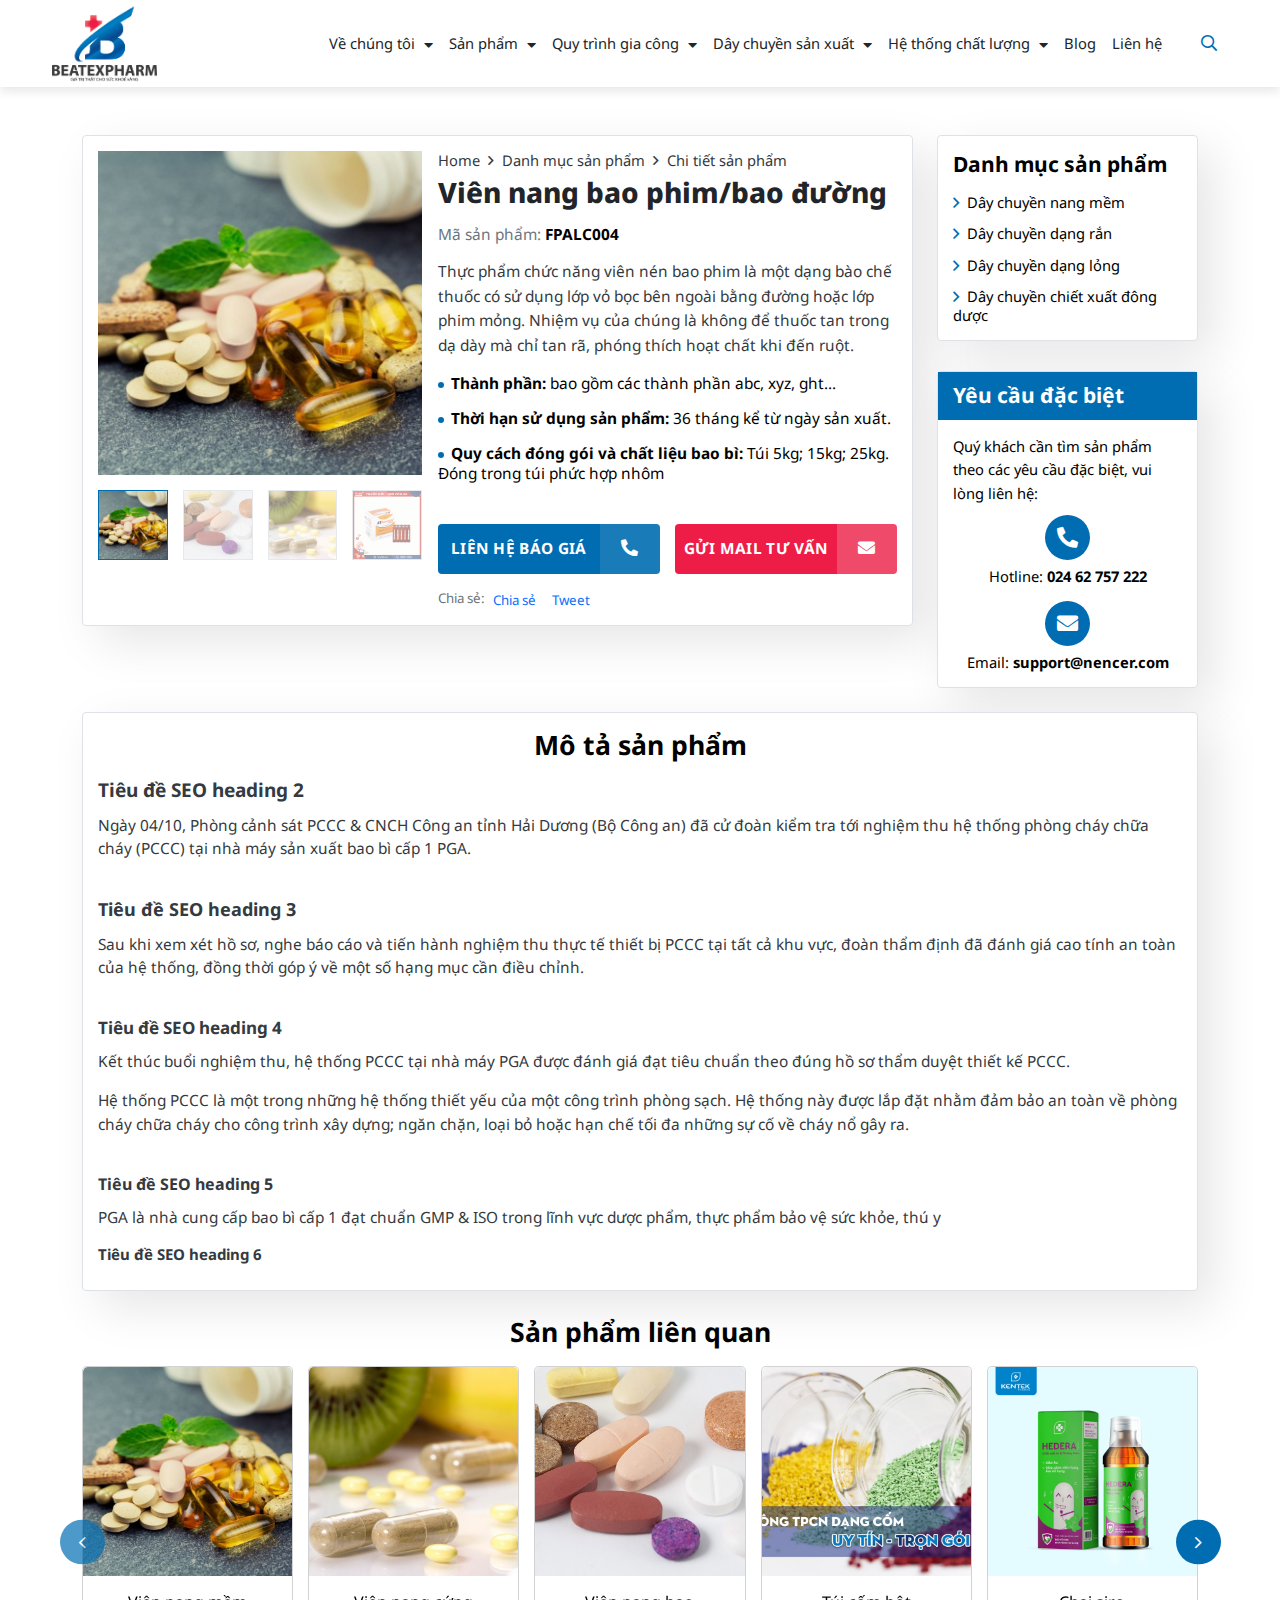
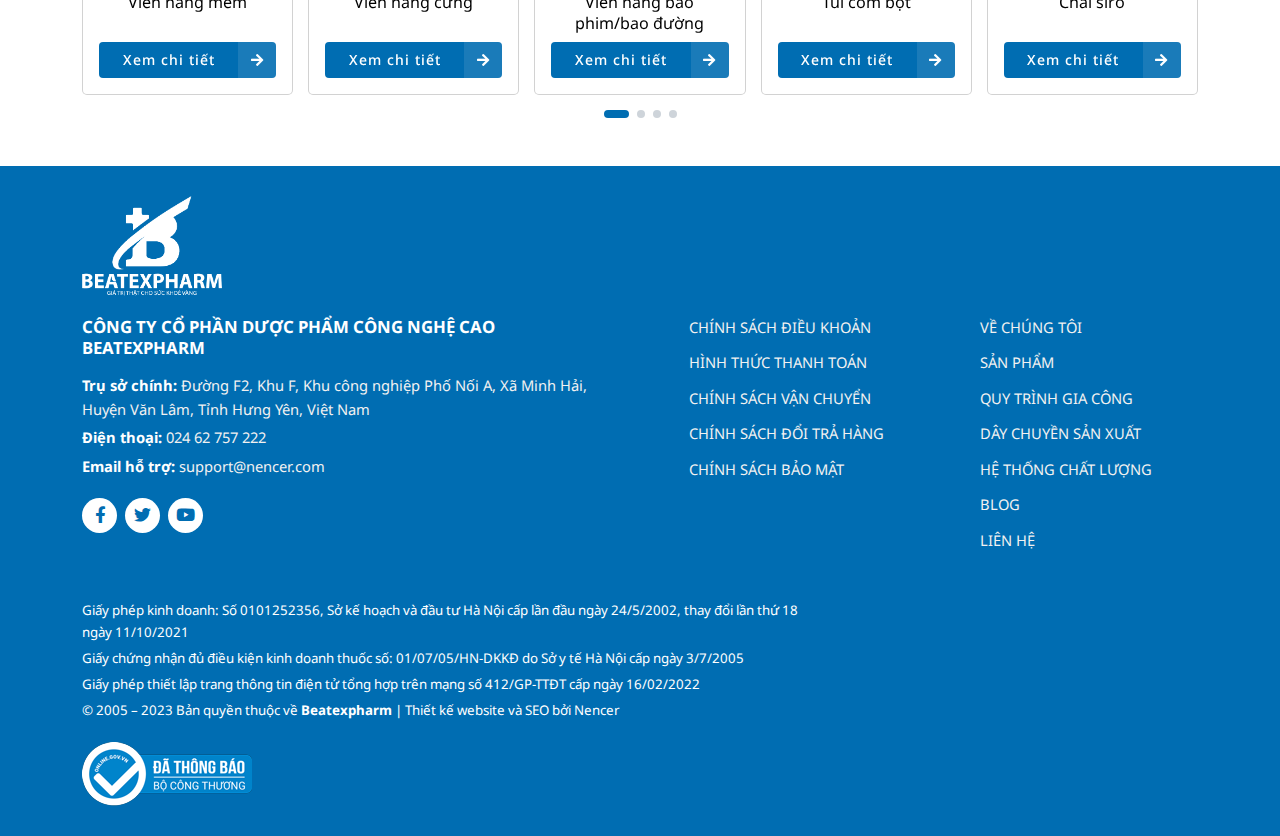
==== commit b77df3f6: "Update" ====
--- a/chi-tiet-san-pham.html
+++ b/chi-tiet-san-pham.html
@@ -253,23 +253,7 @@
 
 <div id="main" class="main">
 	<div class="section-page_blog">
-		<div class="section-breadcrumb position-relative overflow-hidden"
-			 style="background-image: url(/assets/images/bg-breadcrumb.jpg)">
-			<div class="position-relative zi-2">
-				<div class="container">
-					<div class="breadcrumb-inner">
-						<h1 class="breadcrumb-title">
-							Viên nang bao phim/bao đường
-						</h1>
-						<ol class="breadcrumb">
-							<li class="breadcrumb-item"><a href="#">Home</a></li>
-							<li class="breadcrumb-item active">Danh mục tin tức</li>
-						</ol>
-					</div>
-				</div>
-			</div>
-		</div>
-		<div class="section-gap_xl page-product">
+		<div class="section-gap_md page-product">
 			<div class="container">
 				<div class="row g-4">
 					<div class="col-lg-8 order-1 order-lg-1 col-xl-9">
@@ -406,6 +390,13 @@
 									</div>
 								</div>
 								<div class="col-lg-6 col-xl-7 order-lg-2 order-1">
+									<div class="product-breadcrumb">
+										<ol class="breadcrumb">
+											<li class="breadcrumb-item"><a href="#">Home</a></li>
+											<li class="breadcrumb-item"><a href="#">Danh mục sản phẩm</a></li>
+											<li class="breadcrumb-item active">Chi tiết sản phẩm</li>
+										</ol>
+									</div>
 									<h2 class="product-title">
 										Viên nang bao phim/bao đường
 									</h2>
@@ -466,6 +457,18 @@
 													 data-oaid="579745863508352884"
 													 data-layout="1" data-color="blue" data-customize="false"></div>
 											</li>
+											<li>
+												<a href="https://twitter.com/intent/tweet?text=BEATEXPHARM - Nhà máy đạt tiêu chuẩn GMPHS&url=https://jaybee-k.github.io/template-duoc-v2"
+												   class="twitter-share-button" data-show-count="false">Tweet</a>
+												<script async src="https://platform.twitter.com/widgets.js"
+														charset="utf-8"></script>
+											</li>
+											<li>
+												<script src="https://platform.linkedin.com/in.js"
+														type="text/javascript">lang: vi_VN</script>
+												<script type="IN/Share"
+														data-url="https://jaybee-k.github.io/template-duoc-v2"></script>
+											</li>
 										</ul>
 									</div>
 								</div>
@@ -481,7 +484,7 @@
 								<div class="sidebar-category">
 									<div class="sidebar-category_item">
 										<a href="">
-											<i class="far fa-angle-right"></i>Dây chuyền nâng mềm
+											<i class="far fa-angle-right"></i>Dây chuyền nang mềm
 										</a>
 									</div>
 									<div class="sidebar-category_item">
@@ -498,6 +501,30 @@
 										<a href="">
 											<i class="far fa-angle-right"></i>Dây chuyền chiết xuất đông dược
 										</a>
+									</div>
+								</div>
+							</div>
+							<div class="sidebar-item sidebar-item_bg">
+								<div class="sidebar-heading">
+									Yêu cầu đặc biệt
+								</div>
+								<div class="sidebar-body">
+									<div class="sidebar-description">
+										Quý khách cần tìm sản phẩm theo các yêu cầu đặc biệt, vui lòng liên hệ:
+									</div>
+									<div class="sidebar-contact">
+										<div class="sidebar-contact_item">
+											<a href="">
+												<span class="sidebar-contact_item--icon"><i class="fas fa-phone-alt"></i></span>
+												<span class="sidebar-contact_item--text">Hotline: <b>024 62 757 222</b></span>
+											</a>
+										</div>
+										<div class="sidebar-contact_item">
+											<a href="">
+												<span class="sidebar-contact_item--icon"><i class="fas fa-envelope"></i></span>
+												<span class="sidebar-contact_item--text">Email: <b>support@nencer.com</b></span>
+											</a>
+										</div>
 									</div>
 								</div>
 							</div>
--- a/assets/css/style.css
+++ b/assets/css/style.css
@@ -56,17 +56,6 @@
 
 	.section-heading .heading-buttons .button-theme {
 		font-size: .9em;
-	}
-}
-
-@media screen and (max-width: 768px) {
-	.section-heading .heading-tabs .nav-tabs {
-		padding: 8px;
-		flex-wrap: nowrap;
-		white-space: nowrap;
-		overflow-x: auto;
-		width: 100%;
-		justify-content: flex-start;
 	}
 }
 
@@ -1895,16 +1884,14 @@
 	display: -webkit-inline-box;
 	display: -ms-inline-flexbox;
 	display: inline-flex;
-	-webkit-box-align: center;
-	-ms-flex-align: center;
-	align-items: center;
 	gap: 8px;
 	color: var(--bs-gray-600);
 	font-size: .95em;
 }
 
-.article-detail .article-detail_social > ul > li:last-child {
-	margin-top: 5px;
+.article-detail .article-detail_social > ul > li > * {
+	height: 20px !important;
+	line-height: 20px;
 }
 
 .article-detail .article-detail_content,
@@ -2001,6 +1988,16 @@
 	}
 }
 
+@media screen and (max-width: 475px) {
+	.article-detail .article-detail_social > ul {
+		margin-top: 4px;
+	}
+
+	.article-detail .article-detail_social > ul > li > .share {
+		display: none;
+	}
+}
+
 .fancybox-thumbs__list a:before {
 	border-width: 4px;
 	border-color: var(--primary-color);
@@ -2027,6 +2024,29 @@
 .product-detail .product-images .product-images_thumb .swiper-slide-thumb-active .product-image {
 	opacity: 1;
 	border-color: var(--primary-color);
+}
+
+.product-detail .product-breadcrumb .breadcrumb {
+	margin-bottom: 5px;
+}
+
+.product-detail .product-breadcrumb .breadcrumb .breadcrumb-item {
+	color: var(--bs-gray-800);
+	font-size: 1.05em;
+}
+
+.product-detail .product-breadcrumb .breadcrumb .breadcrumb-item + .breadcrumb-item:before {
+	font-family: "Font Awesome 5 Pro";
+	content: "\f105";
+	color: var(--bs-gray-800);
+}
+
+.product-detail .product-breadcrumb .breadcrumb .breadcrumb-item > a {
+	color: var(--bs-gray-800);
+}
+
+.product-detail .product-breadcrumb .breadcrumb .breadcrumb-item > a:hover {
+	color: var(--primary-color);
 }
 
 .product-detail .product-title {
@@ -2076,19 +2096,19 @@
 }
 
 .product-detail .product-share {
-	margin-top: 10px;
+	margin-top: 15px;
 }
 
 .product-detail .product-share > ul {
 	display: inline-flex;
-	align-items: center;
 	gap: 8px;
 	color: var(--bs-gray-600);
 	font-size: .95em;
 }
 
-.product-detail .product-share > ul > li:last-child {
-	margin-top: 5px;
+.product-detail .product-share > ul > li > * {
+	height: 20px !important;
+	line-height: 20px;
 }
 
 .product-detail .product-list {
@@ -2134,6 +2154,59 @@
 	color: var(--bs-gray-1000);
 	font-size: 1.9em;
 	font-weight: 700;
+}
+
+.sidebar .sidebar-item.sidebar-item_bg {
+	padding: 0;
+}
+
+.sidebar .sidebar-item.sidebar-item_bg .sidebar-heading {
+	background-color: var(--primary-color);
+	padding: 10px 15px;
+	color: var(--bs-white);
+	margin-bottom: 0;
+}
+
+.sidebar .sidebar-item.sidebar-item_bg .sidebar-body {
+	padding: 15px;
+}
+
+.sidebar .sidebar-item.sidebar-item_bg .sidebar-body .sidebar-description {
+	line-height: 1.6;
+	font-size: 1.05em;
+	color: rgb(0, 0, 0);
+}
+
+.sidebar .sidebar-item.sidebar-item_bg .sidebar-body .sidebar-contact {
+	margin-top: 10px;
+	display: flex;
+	flex-direction: column;
+	gap: 15px;
+}
+
+.sidebar .sidebar-item.sidebar-item_bg .sidebar-body .sidebar-contact .sidebar-contact_item > a {
+	display: flex;
+	align-items: center;
+	justify-content: flex-start;
+	flex-direction: column;
+	gap: 7px;
+}
+
+.sidebar .sidebar-item.sidebar-item_bg .sidebar-body .sidebar-contact .sidebar-contact_item .sidebar-contact_item--icon {
+	height: 45px;
+	width: 45px;
+	display: flex;
+	align-items: center;
+	justify-content: center;
+	border-radius: 50%;
+	font-size: 1.5em;
+	color: var(--bs-white);
+	background-color: var(--primary-color);
+}
+
+.sidebar .sidebar-item.sidebar-item_bg .sidebar-body .sidebar-contact .sidebar-contact_item .sidebar-contact_item--text {
+	font-size: 1.05em;
+	color: #000000;
 }
 
 @media screen and (max-width: 991px) {
@@ -2235,4 +2308,233 @@
 	.product-slider .button-next {
 		display: none;
 	}
+}
+
+.section-timeline {
+	min-height: 500px;
+	background-attachment: fixed;
+}
+
+.section-timeline:before {
+	background-color: rgba(var(--primary-rgb), .75);
+	display: block;
+	content: "";
+	position: absolute;
+	z-index: 1;
+	top: 0;
+	left: 0;
+	width: 100%;
+	height: 100%;
+}
+
+.section-timeline .section-heading {
+	margin-bottom: 80px;
+}
+
+.section-timeline .section-heading .heading-title {
+	color: var(--bs-white);
+}
+
+.timeline-tabs .nav-tabs {
+	border-bottom: 0;
+	position: relative;
+	justify-content: center;
+	flex-wrap: nowrap;
+}
+
+.timeline-tabs .nav-tabs .nav-item {
+	position: relative;
+	padding: 0 6.5%;
+}
+
+.timeline-tabs .nav-tabs .nav-item:not(:last-child):before {
+	position: absolute;
+	content: "";
+	display: block;
+	border-top: 4px dotted var(--bs-white);
+	top: 50%;
+	transform: translateY(-50%);
+	width: 60%;
+	right: -30%;
+}
+
+
+.timeline-tabs .nav-tabs .nav-item .nav-link {
+	padding: 0;
+	height: 50px;
+	width: 50px;
+	border-radius: 50%;
+	color: var(--bs-gray-1000);
+	font-size: 1.6em;
+	font-weight: 700;
+	border: 3px solid var(--bs-white);
+	background-color: var(--bs-white);
+	display: flex;
+	align-items: center;
+	justify-content: center;
+	margin-bottom: 0;
+	position: relative;
+	transition: var(--transition-default);
+}
+
+.timeline-tabs .nav-tabs .nav-item .nav-link:after {
+	position: absolute;
+	left: 50%;
+	transform: translateX(-50%);
+	content: "";
+	height: 0;
+	width: 0;
+	border-bottom: 12px solid transparent;
+	border-right: 12px solid transparent;
+	border-left: 12px solid transparent;
+	border-top: 12px solid var(--bs-white);
+	bottom: -24px;
+	opacity: 0;
+	visibility: hidden;
+	pointer-events: none;
+	transition: var(--transition-default);
+}
+
+.timeline-tabs .nav-tabs .nav-item .nav-link.active {
+	background-color: var(--primary-color);
+	color: var(--bs-white);
+}
+
+.timeline-tabs .nav-tabs .nav-item .nav-link.active:after {
+	opacity: 1;
+	visibility: visible;
+	pointer-events: auto;
+}
+
+.timeline-item {
+	background-color: rgba(var(--bs-white-rgb), 1);
+	padding: 30px;
+	border-radius: 4px;
+	margin-top: 30px;
+	display: flex;
+	gap: 30px;
+}
+
+.timeline-item .timeline-item_image {
+	display: flex;
+	align-items: center;
+	justify-content: center;
+	flex-shrink: 0;
+}
+
+.timeline-item .timeline-item_image img {
+	width: 150px;
+	height: 150px;
+}
+
+.timeline-item .timeline-item_content {
+	display: flex;
+	flex-direction: column;
+	gap: 5px;
+	position: relative;
+}
+
+.timeline-item .timeline-item_content .timeline-item_title {
+	font-size: 1.4em;
+	color: var(--bs-gray-1000);
+	font-weight: 700;
+	transition: var(--transition-default);
+	text-transform: uppercase;
+}
+
+.timeline-item .timeline-item_content .timeline-item_desc {
+	line-height: 1.6;
+	color: var(--bs-gray-700);
+	font-size: 1.05em;
+}
+
+.timeline-item .timeline-item_content .timeline-item_desc p,
+.timeline-item .timeline-item_content .timeline-item_desc ul {
+	margin-bottom: 8px;
+}
+
+.timeline-item .timeline-item_content .timeline-item_desc ul {
+	padding-left: 16px;
+}
+
+.timeline-item .timeline-item_content .timeline-item_desc > *:last-child {
+	margin-bottom: 0;
+}
+
+@media screen and (max-width: 991px) {
+	.timeline-tabs .nav-tabs {
+		justify-content: flex-start;
+		overflow-x: auto;
+		padding-bottom: 10px;
+		overflow-y: hidden;
+		margin-left: -15%;
+		margin-right: -15%;
+	}
+
+	.timeline-tabs .nav-tabs .nav-item {
+		padding: 0 15%;
+	}
+
+	.timeline-item {
+		padding: 15px;
+		flex-direction: column;
+	}
+
+	.timeline-item .timeline-item_image img {
+		width: 100px;
+		height: 100px;
+	}
+
+	.timeline-item .timeline-item_content .timeline-item_title {
+		font-size: 1.25em;
+	}
+
+
+}
+
+.contact-item {
+	position: relative;
+	display: flex;
+	flex-direction: column;
+	align-items: center;
+	justify-content: center;
+	text-align: center;
+	padding: 30px;
+	border-radius: 5px;
+	background-color: var(--bs-white);
+	-webkit-box-shadow: 1rem 1rem 3rem rgb(0 0 0 / 10%);
+	box-shadow: 1rem 1rem 3rem rgb(0 0 0 / 10%);
+	border: 1px solid var(--bs-gray-300);
+	height: 100%;
+	gap: 15px;
+	transition: var(--transition-default);
+}
+
+.contact-item .contact-item_icon {
+	height: 60px;
+	width: 60px;
+	border-radius: 50%;
+	display: flex;
+	align-items: center;
+	justify-content: center;
+	background-color: var(--primary-color);
+	color: var(--bs-white);
+	font-size: 1.6em;
+}
+
+.contact-item .contact-item_title {
+	margin-bottom: 8px;
+	font-size: 1.1em;
+	font-weight: 500;
+}
+
+.contact-item .contact-item_value {
+	color: var(--bs-gray-1000);
+	font-weight: 700;
+	font-size: 1.1em;
+}
+
+.contact-item:hover {
+	border-bottom: 4px solid var(--primary-color);
+	transform: translateY(-4px);
 }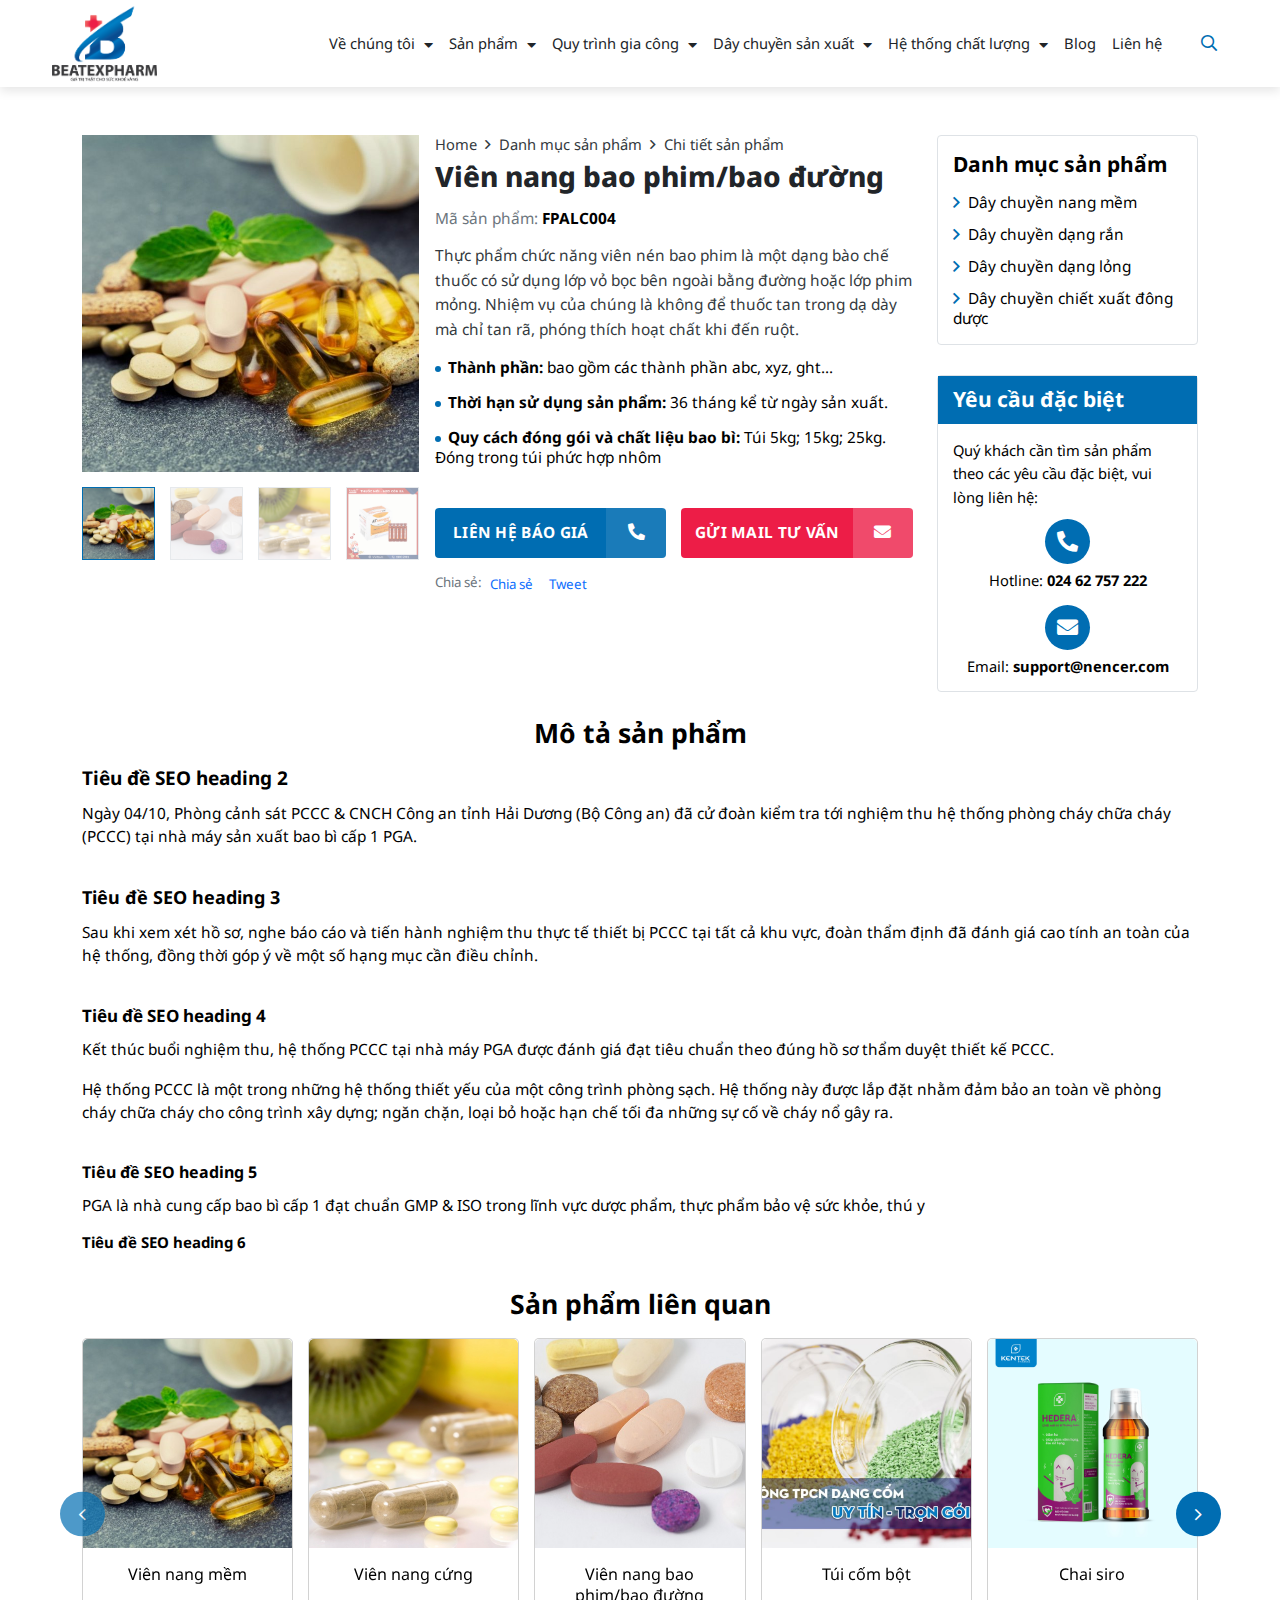
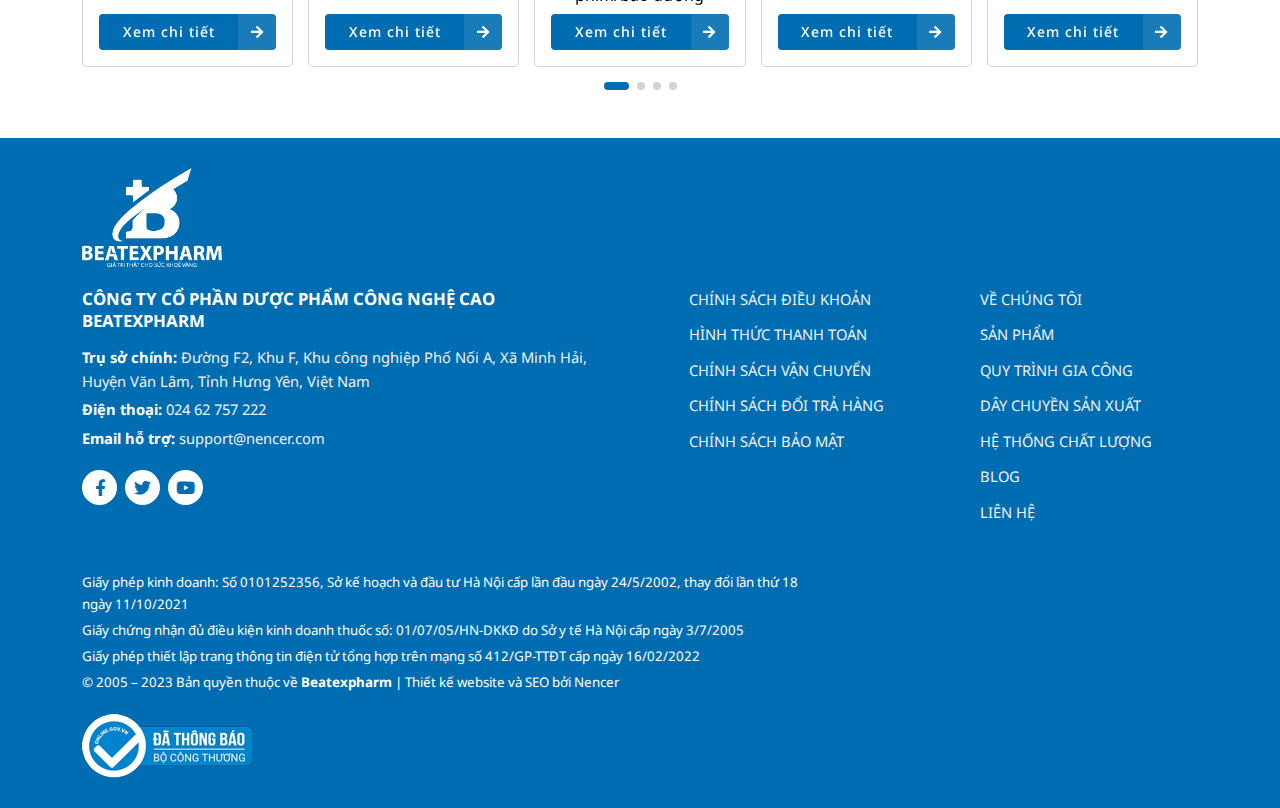
==== commit bded5243: "Update" ====
--- a/chi-tiet-san-pham.html
+++ b/chi-tiet-san-pham.html
@@ -17,7 +17,7 @@
 
 	<link rel="preconnect" href="https://fonts.googleapis.com">
 	<link rel="preconnect" href="https://fonts.gstatic.com" crossorigin>
-	<link href="https://fonts.googleapis.com/css2?family=Noto+Sans:ital,wght@0,100;0,200;0,300;0,400;0,500;0,600;0,700;0,800;0,900;1,100;1,200;1,300;1,400;1,500;1,600;1,700;1,800;1,900&display=swap"
+	<link href="https://fonts.googleapis.com/css2?family=Noto+Sans:ital,wght@0,100;0,200;0,300;0,400;0,500;0,600;0,700;0,800;0,900;1,100;1,200;1,300;1,400;1,500;1,600;1,700;1,800;1,900&family=Poppins:wght@700;900&family=Poppins:wght@700;900&display=swap"
 		  rel="stylesheet">
 
 	<link rel="icon" href="./assets/images/favicon.png">
--- a/assets/css/style.css
+++ b/assets/css/style.css
@@ -1,2540 +1,2791 @@
 .section-heading {
-	margin-bottom: 45px;
-	position: relative;
-	z-index: 2;
+    margin-bottom: 45px;
+    position: relative;
+    z-index: 2;
 }
 
 .section-heading .heading-sub {
-	font-size: 1.3em;
-	color: var(--primary-color);
-	font-weight: 600;
-	margin-bottom: 4px;
+    font-size: 1.3em;
+    color: var(--primary-color);
+    font-weight: 600;
+    margin-bottom: 4px;
 }
 
 .section-heading .heading-title {
-	font-weight: 700;
-	font-size: 2.75em;
-	color: var(--bs-gray-1000);
-	line-height: 1.2;
+    font-weight: 700;
+    font-size: 2.75em;
+    color: var(--bs-gray-1000);
+    line-height: 1.2;
 }
 
 .section-heading .heading-description {
-	margin-top: 18px;
-	font-size: 1.15em;
-	color: #2D2C40;
-	line-height: 1.5;
+    margin-top: 18px;
+    font-size: 1.15em;
+    color: #2D2C40;
+    line-height: 1.5;
 }
 
 .section-heading .heading-description p:last-child {
-	margin-bottom: 0;
+    margin-bottom: 0;
 }
 
 .section-heading .heading-buttons {
-	display: flex;
-	align-items: center;
-	gap: 10px;
-	margin-top: 30px;
+    display: flex;
+    align-items: center;
+    gap: 10px;
+    margin-top: 30px;
 }
 
 
 @media screen and (max-width: 1024px) {
-	.section-heading {
-		margin-bottom: 25px;
-	}
-
-	.section-heading .heading-sub {
-		font-size: 1.15em;
-	}
-
-	.section-heading .heading-title {
-		font-size: 1.7em;
-	}
-
-	.section-heading .heading-description {
-		font-size: 1.05em;
-	}
-
-	.section-heading .heading-buttons .button-theme {
-		font-size: .9em;
-	}
+    .section-heading {
+        margin-bottom: 25px;
+    }
+
+    .section-heading .heading-sub {
+        font-size: 1.15em;
+    }
+
+    .section-heading .heading-title {
+        font-size: 1.7em;
+    }
+
+    .section-heading .heading-description {
+        font-size: 1.05em;
+    }
+
+    .section-heading .heading-buttons .button-theme {
+        font-size: .9em;
+    }
 }
 
 .button-theme {
-	position: relative;
-	display: inline-flex;
-	align-items: center;
-	justify-content: center;
-	text-align: center;
-	font-size: 1.05em;
-	padding: 16px 30px;
-	font-weight: 700;
-	overflow: hidden;
-	border-radius: 50px;
-	letter-spacing: 1px;
-	border: 0;
-	white-space: nowrap;
+    position: relative;
+    display: inline-flex;
+    align-items: center;
+    justify-content: center;
+    text-align: center;
+    font-size: 1.05em;
+    padding: 16px 30px;
+    font-weight: 700;
+    overflow: hidden;
+    border-radius: 50px;
+    letter-spacing: 1px;
+    border: 0;
+    white-space: nowrap;
 }
 
 .button-theme_sm {
-	font-size: 1em !important;
-	padding: 8px 18px !important;
+    font-size: 1em !important;
+    padding: 8px 18px !important;
 }
 
 .button-theme:before {
-	top: 0;
-	left: 0;
-	content: "";
-	width: 150%;
-	height: 100%;
-	position: absolute;
-	transform-origin: 0 100% 0;
-	transform: rotate3d(0, 0, 1, -45deg) translate3d(0px, -3em, 0px);
-	transition: transform .3s ease 0s, opacity .3s ease 0s, background-color .3s ease 0s, -webkit-transform .3s ease 0s;
+    top: 0;
+    left: 0;
+    content: "";
+    width: 150%;
+    height: 100%;
+    position: absolute;
+    transform-origin: 0 100% 0;
+    transform: rotate3d(0, 0, 1, -45deg) translate3d(0px, -3em, 0px);
+    transition: transform .3s ease 0s, opacity .3s ease 0s, background-color .3s ease 0s, -webkit-transform .3s ease 0s;
 }
 
 .button-theme > span {
-	position: relative;
+    position: relative;
 }
 
 .button-theme.button-theme_light {
-	background-color: var(--bs-white);
-	color: var(--primary-color);
+    background-color: var(--bs-white);
+    color: var(--primary-color);
 }
 
 .button-theme.button-theme_light:before {
-	background-color: var(--secondary-color);
+    background-color: var(--secondary-color);
 }
 
 .button-theme.button-theme_primary {
-	background-color: var(--primary-color);
-	color: var(--bs-white);
+    background-color: var(--primary-color);
+    color: var(--bs-white);
 }
 
 .button-theme.button-theme_primary:before {
-	background-color: var(--primary-hover);
+    background-color: var(--primary-hover);
 }
 
 .button-theme:hover:before {
-	transform: rotate3d(0, 0, 1, 0deg);
-	transition-timing-function: cubic-bezier(.2, 1, .3, 1);
+    transform: rotate3d(0, 0, 1, 0deg);
+    transition-timing-function: cubic-bezier(.2, 1, .3, 1);
 }
 
 .button-theme.button-theme_light:hover {
-	color: var(--bs-white);
+    color: var(--bs-white);
 }
 
 @media screen and (max-width: 1024px) {
-	.button-theme {
-		padding: 10px 20px;
-		font-size: 1em;
-	}
+    .button-theme {
+        padding: 10px 20px;
+        font-size: 1em;
+    }
 }
 
 .button-theme_2 {
-	position: relative;
-	display: inline-flex;
-	align-items: center;
-	justify-content: center;
-	text-align: center;
-	font-size: 1em;
-	width: 100%;
-	font-weight: 500;
-	overflow: hidden;
-	border-radius: 4px;
-	letter-spacing: 1px;
-	border: 0;
-	white-space: nowrap;
-	height: 36px;
-	background: var(--primary-color);
-	color: var(--bs-white);
-	padding: 0;
+    position: relative;
+    display: inline-flex;
+    align-items: center;
+    justify-content: center;
+    text-align: center;
+    font-size: 1em;
+    width: 100%;
+    font-weight: 500;
+    overflow: hidden;
+    border-radius: 4px;
+    letter-spacing: 1px;
+    border: 0;
+    white-space: nowrap;
+    height: 36px;
+    background: var(--primary-color);
+    color: var(--bs-white);
+    padding: 0;
 }
 
 .button-theme_2:before {
-	position: absolute;
-	height: 100%;
-	width: 100%;
-	background: var(--primary-hover);
-	display: block;
-	content: "";
-	top: 0;
-	bottom: 0;
-	left: -110%;
-	z-index: 2;
-	transition: var(--transition-default);
+    position: absolute;
+    height: 100%;
+    width: 100%;
+    background: var(--primary-hover);
+    display: block;
+    content: "";
+    top: 0;
+    bottom: 0;
+    left: -110%;
+    z-index: 2;
+    transition: var(--transition-default);
 }
 
 
 .button-theme_2 > .button-theme_2--text {
-	display: flex;
-	align-items: center;
-	text-align: center;
-	justify-content: center;
-	height: 36px;
-	width: 100%;
-	position: relative;
-	z-index: 2;
+    display: flex;
+    align-items: center;
+    text-align: center;
+    justify-content: center;
+    height: 36px;
+    width: 100%;
+    position: relative;
+    z-index: 2;
 }
 
 
 .button-theme_2 > .button-theme_2--icon {
-	width: 38px;
-	height: 36px;
-	flex-shrink: 0;
-	display: inline-flex;
-	align-items: center;
-	justify-content: center;
-	margin-left: auto;
-	background: rgba(255, 255, 255, .1);
-	font-size: 1em;
-	position: relative;
-	z-index: 2;
-	transition: var(--transition-default);
+    width: 38px;
+    height: 36px;
+    flex-shrink: 0;
+    display: inline-flex;
+    align-items: center;
+    justify-content: center;
+    margin-left: auto;
+    background: rgba(255, 255, 255, .1);
+    font-size: 1em;
+    position: relative;
+    z-index: 2;
+    transition: var(--transition-default);
 }
 
 .button-theme_2:hover:before {
-	left: 0;
+    left: 0;
 }
 
 .button-theme_2:hover > .button-theme_2--icon {
-	background: transparent;
+    background: transparent;
 }
 
 .button-theme_2.button-theme_2__secondary {
-	background: var(--secondary-color);
+    background: var(--secondary-color);
 }
 
 .button-theme_2.button-theme_2__secondary:before {
-	background: var(--secondary-hover);
+    background: var(--secondary-hover);
 }
 
 .button-theme_2.button-theme_2__secondary > .button-theme_2--icon {
-	background: rgba(255, 255, 255, .2);
+    background: rgba(255, 255, 255, .2);
 }
 
 .swiper-actions .swiper-actions_inner {
-	display: flex;
-	align-items: center;
-	justify-content: flex-start;
-	gap: 50px;
+    display: flex;
+    align-items: center;
+    justify-content: flex-start;
+    gap: 50px;
 }
 
 .swiper-actions .swiper-actions_inner .swiper-actions_prev,
 .swiper-actions .swiper-actions_inner .swiper-actions_next {
-	width: 50px;
-	height: 50px;
-	flex-shrink: 0;
-	display: flex;
-	align-items: center;
-	justify-content: center;
-	border-radius: 50%;
-	border: 2px solid rgba(var(--bs-white-rgb), .25);
-	background-color: transparent;
-	transition: var(--transition-default);
-	color: var(--bs-white);
-	font-size: 18px;
+    width: 50px;
+    height: 50px;
+    flex-shrink: 0;
+    display: flex;
+    align-items: center;
+    justify-content: center;
+    border-radius: 50%;
+    border: 2px solid rgba(var(--bs-white-rgb), .25);
+    background-color: transparent;
+    transition: var(--transition-default);
+    color: var(--bs-white);
+    font-size: 18px;
 }
 
 .swiper-actions .swiper-actions_inner .swiper-actions_prev:hover,
 .swiper-actions .swiper-actions_inner .swiper-actions_next:hover {
-	background-color: var(--primary-color);
-	border-color: var(--primary-color);
-	color: var(--bs-white);
+    background-color: var(--primary-color);
+    border-color: var(--primary-color);
+    color: var(--bs-white);
 }
 
 .swiper-actions .swiper-actions_inner .swiper-actions-pagination {
-	display: flex;
-	align-items: center;
-	gap: 12px;
-	width: unset;
+    display: flex;
+    align-items: center;
+    gap: 12px;
+    width: unset;
 }
 
 .swiper-actions .swiper-actions_inner .swiper-actions-pagination .swiper-pagination-bullet {
-	width: 10px;
-	height: 10px;
-	border-radius: 50%;
-	background-color: rgba(var(--bs-white-rgb), .25);
-	opacity: 1;
+    width: 10px;
+    height: 10px;
+    border-radius: 50%;
+    background-color: rgba(var(--bs-white-rgb), .25);
+    opacity: 1;
 }
 
 .swiper-actions .swiper-actions_inner .swiper-actions-pagination .swiper-pagination-bullet.swiper-pagination-bullet-active {
-	background-color: var(--bs-white);
+    background-color: var(--bs-white);
 }
 
 @media screen and (max-width: 1024px) {
-	.swiper-actions .swiper-actions_inner .swiper-actions_prev, .swiper-actions .swiper-actions_inner .swiper-actions_next {
-		width: 40px;
-		height: 40px;
-		font-size: 16px;
-	}
+    .swiper-actions .swiper-actions_inner .swiper-actions_prev, .swiper-actions .swiper-actions_inner .swiper-actions_next {
+        width: 40px;
+        height: 40px;
+        font-size: 16px;
+    }
 }
 
 .header {
-	position: absolute;
-	top: 0;
-	left: 0;
-	right: 0;
-	z-index: 1019;
-	-webkit-transition: var(--transition-default);
-	-o-transition: var(--transition-default);
-	transition: var(--transition-default);
+    position: absolute;
+    top: 0;
+    left: 0;
+    right: 0;
+    z-index: 1019;
+    -webkit-transition: var(--transition-default);
+    -o-transition: var(--transition-default);
+    transition: var(--transition-default);
 }
 
 .header .header-main {
-	padding: 20px 40px;
-	-webkit-transition: var(--transition-default);
-	-o-transition: var(--transition-default);
-	transition: var(--transition-default);
+    padding: 20px 40px;
+    -webkit-transition: var(--transition-default);
+    -o-transition: var(--transition-default);
+    transition: var(--transition-default);
 }
 
 
 .header .header-grid {
-	display: -webkit-box;
-	display: -ms-flexbox;
-	display: flex;
-	-webkit-box-align: center;
-	-ms-flex-align: center;
-	align-items: center;
-	position: relative;
+    display: -webkit-box;
+    display: -ms-flexbox;
+    display: flex;
+    -webkit-box-align: center;
+    -ms-flex-align: center;
+    align-items: center;
+    position: relative;
 }
 
 .header .header-grid .header-logo {
-	position: relative;
+    position: relative;
 }
 
 .header .header-grid .header-logo img {
-	height: 75px;
+    height: 75px;
 }
 
 .header .header-grid .header-logo .header-logo_is--noSticky {
-	-webkit-transition: var(--transition-default);
-	-o-transition: var(--transition-default);
-	transition: var(--transition-default);
+    -webkit-transition: var(--transition-default);
+    -o-transition: var(--transition-default);
+    transition: var(--transition-default);
 }
 
 .header .header-grid .header-logo .header-logo_is--sticky {
-	position: absolute;
-	left: 0;
-	top: 50%;
-	-webkit-transform: translateY(-50%);
-	-ms-transform: translateY(-50%);
-	transform: translateY(-50%);
-	opacity: 0;
-	visibility: hidden;
-	-webkit-transition: var(--transition-default);
-	-o-transition: var(--transition-default);
-	transition: var(--transition-default);
+    position: absolute;
+    left: 0;
+    top: 50%;
+    -webkit-transform: translateY(-50%);
+    -ms-transform: translateY(-50%);
+    transform: translateY(-50%);
+    opacity: 0;
+    visibility: hidden;
+    -webkit-transition: var(--transition-default);
+    -o-transition: var(--transition-default);
+    transition: var(--transition-default);
 }
 
 .header .header-navigation {
-	display: -webkit-box;
-	display: -ms-flexbox;
-	display: flex;
-	-webkit-box-align: center;
-	-ms-flex-align: center;
-	align-items: center;
-	margin-left: auto;
+    display: -webkit-box;
+    display: -ms-flexbox;
+    display: flex;
+    -webkit-box-align: center;
+    -ms-flex-align: center;
+    align-items: center;
+    margin-left: auto;
 }
 
 .header .header-navigation .header-navigation_list {
-	display: -webkit-box;
-	display: -ms-flexbox;
-	display: flex;
-	-webkit-box-align: center;
-	-ms-flex-align: center;
-	align-items: center;
-	margin-left: auto;
-	list-style-type: none;
-	margin-bottom: 0;
-	gap: 8px;
-	padding-left: 0;
+    display: -webkit-box;
+    display: -ms-flexbox;
+    display: flex;
+    -webkit-box-align: center;
+    -ms-flex-align: center;
+    align-items: center;
+    margin-left: auto;
+    list-style-type: none;
+    margin-bottom: 0;
+    gap: 8px;
+    padding-left: 0;
 }
 
 .header .header-navigation .header-navigation_list .header-navigation_item {
-	position: relative;
+    position: relative;
 }
 
 .header .header-navigation .header-navigation_list .header-navigation_item .header-navigation_item--link {
-	color: var(--bs-white);
-	display: inline-block;
-	vertical-align: middle;
-	font-size: 1.15em;
-	padding: 12px;
+    color: var(--bs-white);
+    display: inline-block;
+    vertical-align: middle;
+    font-size: 1.15em;
+    padding: 12px;
 }
 
 .header .header-navigation .header-navigation_list .header-navigation_item .header-navigation_item--link .header-navigation_item--icon {
-	margin-left: 5px;
-	font-size: 1em;
-	position: relative;
-	top: 1px;
-	-webkit-transition: .3s transform ease-in-out;
-	-o-transition: .3s transform ease-in-out;
-	transition: .3s transform ease-in-out;
+    margin-left: 5px;
+    font-size: 1em;
+    position: relative;
+    top: 1px;
+    -webkit-transition: .3s transform ease-in-out;
+    -o-transition: .3s transform ease-in-out;
+    transition: .3s transform ease-in-out;
 }
 
 @media screen and (min-width: 992px) {
-	.header .header-navigation .header-navigation_list .header-navigation_item:hover .header-navigation_item--link {
-		opacity: .7;
-	}
-
-	.header .header-navigation .header-navigation_list .header-navigation_item:hover .header-navigation_item--link .header-navigation_item--icon {
-		-webkit-transform: rotate(180deg);
-		-ms-transform: rotate(180deg);
-		transform: rotate(180deg);
-	}
+    .header .header-navigation .header-navigation_list .header-navigation_item:hover .header-navigation_item--link {
+        opacity: .7;
+    }
+
+    .header .header-navigation .header-navigation_list .header-navigation_item:hover .header-navigation_item--link .header-navigation_item--icon {
+        -webkit-transform: rotate(180deg);
+        -ms-transform: rotate(180deg);
+        transform: rotate(180deg);
+    }
 }
 
 .header .header-navigation .header-navigation_sub--list,
 .header .header-navigation .header-navigation_child--list {
-	background: var(--bs-white);
-	list-style: none;
-	padding-left: 0;
-	margin-bottom: 0;
-	-webkit-transition: var(--transition-default);
-	-o-transition: var(--transition-default);
-	transition: var(--transition-default);
+    background: var(--bs-white);
+    list-style: none;
+    padding-left: 0;
+    margin-bottom: 0;
+    -webkit-transition: var(--transition-default);
+    -o-transition: var(--transition-default);
+    transition: var(--transition-default);
 }
 
 .header .header-navigation .header-navigation_sub--list .header-navigation_sub--item,
 .header .header-navigation .header-navigation_child--list .header-navigation_child--item {
-	position: relative;
+    position: relative;
 }
 
 .header .header-navigation .header-navigation_sub--list .header-navigation_sub--item .header-navigation_sub--item---link,
 .header .header-navigation .header-navigation_child--list .header-navigation_child--item .header-navigation_child--item---link {
-	font-size: 1.1em;
-	color: var(--bs-gray-700);
-	font-weight: 500;
-	padding: 12px 15px;
-	display: flex;
-	justify-content: space-between;
-	align-items: center;
+    font-size: 1.1em;
+    color: var(--bs-gray-700);
+    font-weight: 500;
+    padding: 12px 15px;
+    display: flex;
+    justify-content: space-between;
+    align-items: center;
 }
 
 .header .header-navigation .header-navigation_sub--list .header-navigation_sub--item + .header-navigation_sub--item,
 .header .header-navigation .header-navigation_child--list .header-navigation_child--item + .header-navigation_child--item {
-	border-top: 1px solid rgba(0, 0, 0, .05);
+    border-top: 1px solid rgba(0, 0, 0, .05);
 }
 
 @media screen and (min-width: 1024px) and (max-width: 1399px) {
-	.header .header-main {
-		padding: 20px 5px;
-	}
-
-	.header .header-navigation .header-navigation_list {
-		gap: 0;
-	}
-
-	.header .header-navigation .header-navigation_list .header-navigation_item .header-navigation_item--link {
-		padding: 12px 8px;
-		font-size: 1.05em;
-		white-space: nowrap;
-	}
-
-	.header .header-search {
-		padding-left: 0;
-	}
+    .header .header-main {
+        padding: 20px 5px;
+    }
+
+    .header .header-navigation .header-navigation_list {
+        gap: 0;
+    }
+
+    .header .header-navigation .header-navigation_list .header-navigation_item .header-navigation_item--link {
+        padding: 12px 8px;
+        font-size: 1.05em;
+        white-space: nowrap;
+    }
+
+    .header .header-search {
+        padding-left: 0;
+    }
 
 }
 
 @media screen and (min-width: 992px) {
-	.header .header-navigation .header-navigation_sub--list,
-	.header .header-navigation .header-navigation_child--list {
-		display: -webkit-box;
-		display: -ms-flexbox;
-		display: flex;
-		-webkit-box-orient: vertical;
-		-webkit-box-direction: normal;
-		-ms-flex-direction: column;
-		flex-direction: column;
-		position: absolute;
-		z-index: 20000;
-		top: calc(100% + 10px);
-		left: calc(50% + 15px);
-		-webkit-transform: translateX(-50%);
-		-ms-transform: translateX(-50%);
-		transform: translateX(-50%);
-		border-radius: 4px;
-		min-width: 200px;
-		width: max-content;
-		-webkit-box-shadow: 0 0 15px rgb(0 0 0 / 15%);
-		box-shadow: 0 0 15px rgb(0 0 0 / 15%);
-		pointer-events: none;
-		opacity: 0;
-		visibility: hidden;
-	}
-
-	.header .header-navigation .header-navigation_list .header-navigation_item:hover .header-navigation_sub--list,
-	.header .header-navigation .header-navigation_sub--list .header-navigation_sub--item:hover .header-navigation_child--list {
-		opacity: 1;
-		visibility: visible;
-		pointer-events: auto;
-		left: 50%;
-	}
-
-	.header .header-navigation .header-navigation_sub--list .header-navigation_sub--item .header-navigation_child--list {
-		top: 0;
-		left: calc(100% + 15px);
-		-webkit-transform: translateX(0);
-		-ms-transform: translateX(0);
-		transform: translateX(0);
-	}
-
-	.header .header-navigation .header-navigation_sub--list .header-navigation_sub--item:hover .header-navigation_child--list {
-		left: 100%;
-	}
-
-	.header .header-navigation .header-navigation_sub--list:before {
-		position: absolute;
-		top: -16px;
-		height: 16px;
-		left: 0;
-		right: 0;
-		width: 100%;
-		display: block;
-		content: "";
-	}
-
-	.header .header-navigation .header-navigation_sub--list:after {
-		position: absolute;
-		top: -16px;
-		left: 50%;
-		-webkit-transform: translateX(-50%);
-		-ms-transform: translateX(-50%);
-		transform: translateX(-50%);
-		content: "";
-		height: 0;
-		width: 0;
-		border-color: transparent;
-		border-bottom-color: var(--bs-white);
-		border-width: 8px;
-		border-style: solid;
-	}
-
-	.header .header-navigation .header-navigation_sub--list .header-navigation_sub--item .header-navigation_sub--item---link:hover,
-	.header .header-navigation .header-navigation_child--list .header-navigation_child--item .header-navigation_child--item---link:hover {
-		background-color: rgba(var(--primary-rgb), 0.075);
-		color: var(--primary-color);
-	}
+    .header .header-navigation .header-navigation_sub--list,
+    .header .header-navigation .header-navigation_child--list {
+        display: -webkit-box;
+        display: -ms-flexbox;
+        display: flex;
+        -webkit-box-orient: vertical;
+        -webkit-box-direction: normal;
+        -ms-flex-direction: column;
+        flex-direction: column;
+        position: absolute;
+        z-index: 20000;
+        top: calc(100% + 10px);
+        left: calc(50% + 15px);
+        -webkit-transform: translateX(-50%);
+        -ms-transform: translateX(-50%);
+        transform: translateX(-50%);
+        border-radius: 4px;
+        min-width: 200px;
+        width: max-content;
+        -webkit-box-shadow: 0 0 15px rgb(0 0 0 / 15%);
+        box-shadow: 0 0 15px rgb(0 0 0 / 15%);
+        pointer-events: none;
+        opacity: 0;
+        visibility: hidden;
+    }
+
+    .header .header-navigation .header-navigation_list .header-navigation_item:hover .header-navigation_sub--list,
+    .header .header-navigation .header-navigation_sub--list .header-navigation_sub--item:hover .header-navigation_child--list {
+        opacity: 1;
+        visibility: visible;
+        pointer-events: auto;
+        left: 50%;
+    }
+
+    .header .header-navigation .header-navigation_sub--list .header-navigation_sub--item .header-navigation_child--list {
+        top: 0;
+        left: calc(100% + 15px);
+        -webkit-transform: translateX(0);
+        -ms-transform: translateX(0);
+        transform: translateX(0);
+    }
+
+    .header .header-navigation .header-navigation_sub--list .header-navigation_sub--item:hover .header-navigation_child--list {
+        left: 100%;
+    }
+
+    .header .header-navigation .header-navigation_sub--list:before {
+        position: absolute;
+        top: -16px;
+        height: 16px;
+        left: 0;
+        right: 0;
+        width: 100%;
+        display: block;
+        content: "";
+    }
+
+    .header .header-navigation .header-navigation_sub--list:after {
+        position: absolute;
+        top: -16px;
+        left: 50%;
+        -webkit-transform: translateX(-50%);
+        -ms-transform: translateX(-50%);
+        transform: translateX(-50%);
+        content: "";
+        height: 0;
+        width: 0;
+        border-color: transparent;
+        border-bottom-color: var(--bs-white);
+        border-width: 8px;
+        border-style: solid;
+    }
+
+    .header .header-navigation .header-navigation_sub--list .header-navigation_sub--item .header-navigation_sub--item---link:hover,
+    .header .header-navigation .header-navigation_child--list .header-navigation_child--item .header-navigation_child--item---link:hover {
+        background-color: rgba(var(--primary-rgb), 0.075);
+        color: var(--primary-color);
+    }
 }
 
 .header .header-search {
-	padding-left: 20px;
+    padding-left: 20px;
 }
 
 .header .header-search .header-search_toggle .header-toggle_button {
-	width: 38px;
-	height: 38px;
-	border: 0;
-	display: flex;
-	align-items: center;
-	justify-content: center;
-	color: var(--bs-white);
-	border-radius: 5px;
-	font-size: 1.15em;
-	background: transparent;
-	transition: var(--transition-default);
+    width: 38px;
+    height: 38px;
+    border: 0;
+    display: flex;
+    align-items: center;
+    justify-content: center;
+    color: var(--bs-white);
+    border-radius: 5px;
+    font-size: 1.15em;
+    background: transparent;
+    transition: var(--transition-default);
 }
 
 .header .header-search .header-search_float {
-	z-index: 2;
-	position: absolute;
-	top: 111%;
-	right: 0;
-	transform-origin: 50% 0;
-	pointer-events: none;
-	user-select: none;
-	visibility: hidden;
-	opacity: 0;
-	transform: rotateX(-90deg);
-	transform-style: preserve-3d;
-	transition: var(--transition-default);
+    z-index: 2;
+    position: absolute;
+    top: 111%;
+    right: 0;
+    transform-origin: 50% 0;
+    pointer-events: none;
+    user-select: none;
+    visibility: hidden;
+    opacity: 0;
+    transform: rotateX(-90deg);
+    transform-style: preserve-3d;
+    transition: var(--transition-default);
 }
 
 .header .header-search .header-search_float .header-search_form {
-	width: 500px;
-	padding: 15px;
-	background-color: var(--bs-white);
-	-webkit-box-shadow: 1rem 1rem 3rem rgb(0 0 0 / 10%);
-	box-shadow: 1rem 1rem 3rem rgb(0 0 0 / 10%);
+    width: 500px;
+    padding: 15px;
+    background-color: var(--bs-white);
+    -webkit-box-shadow: 1rem 1rem 3rem rgb(0 0 0 / 10%);
+    box-shadow: 1rem 1rem 3rem rgb(0 0 0 / 10%);
 }
 
 .header .header-search .header-search_float .header-search_form .search-form_inner {
-	display: flex;
-	position: relative;
+    display: flex;
+    position: relative;
 }
 
 .header .header-search .header-search_float .header-search_form .search-form_inner .search-form_inner--input {
-	width: 100%;
-	padding-right: 55px;
-	height: 44px;
-	font-size: 1.05em;
-	color: var(--bs-gray-1000);
-	overflow: hidden;
-	text-overflow: ellipsis;
-	border-radius: 0.25rem;
+    width: 100%;
+    padding-right: 55px;
+    height: 44px;
+    font-size: 1.05em;
+    color: var(--bs-gray-1000);
+    overflow: hidden;
+    text-overflow: ellipsis;
+    border-radius: 0.25rem;
 }
 
 .header .header-search .header-search_float .header-search_form .search-form_inner .search-form_inner--button {
-	width: 36px;
-	height: 36px;
-	background-color: var(--primary-color);
-	border: 0;
-	display: flex;
-	align-items: center;
-	justify-content: center;
-	color: var(--bs-white);
-	border-radius: 5px;
-	font-size: 1.05em;
-	position: absolute;
-	top: 50%;
-	right: 5px;
-	transform: translateY(-50%);
-	z-index: 2;
+    width: 36px;
+    height: 36px;
+    background-color: var(--primary-color);
+    border: 0;
+    display: flex;
+    align-items: center;
+    justify-content: center;
+    color: var(--bs-white);
+    border-radius: 5px;
+    font-size: 1.05em;
+    position: absolute;
+    top: 50%;
+    right: 5px;
+    transform: translateY(-50%);
+    z-index: 2;
 }
 
 .header .header-search .header-search_float .header-search_form .search-form_inner .search-form_inner--button:hover {
-	background-color: var(--primary-hover);
+    background-color: var(--primary-hover);
 }
 
 .header .header-search.header-search_show .header-search_float {
-	pointer-events: auto;
-	user-select: auto;
-	visibility: visible;
-	opacity: 1;
-	transform: rotateX(0);
+    pointer-events: auto;
+    user-select: auto;
+    visibility: visible;
+    opacity: 1;
+    transform: rotateX(0);
 }
 
 .header .header-search.header-search_show .header-search_toggle .header-toggle_button i:before {
-	content: "\f00d";
+    content: "\f00d";
 }
 
 .header.is-sticky {
-	background-color: var(--bs-white);
-	position: fixed !important;
-	-webkit-box-shadow: 0 4px 10px rgb(0 0 0 / 10%);
-	box-shadow: 0 4px 10px rgb(0 0 0 / 10%);
+    background-color: var(--bs-white);
+    position: fixed !important;
+    -webkit-box-shadow: 0 4px 10px rgb(0 0 0 / 10%);
+    box-shadow: 0 4px 10px rgb(0 0 0 / 10%);
 }
 
 .header.is-page {
-	background-color: var(--bs-white);
-	-webkit-box-shadow: 0 4px 10px rgb(0 0 0 / 10%);
-	box-shadow: 0 4px 10px rgb(0 0 0 / 10%);
-	position: relative;
+    background-color: var(--bs-white);
+    -webkit-box-shadow: 0 4px 10px rgb(0 0 0 / 10%);
+    box-shadow: 0 4px 10px rgb(0 0 0 / 10%);
+    position: relative;
 }
 
 .header.is-sticky .header-main,
 .header.is-page .header-main {
-	padding: 6px 40px;
+    padding: 6px 40px;
 }
 
 .header.is-sticky .header-grid .header-logo img {
-	height: 55px;
+    height: 55px;
 }
 
 .header.is-sticky .header-grid .header-logo .header-logo_is--noSticky,
 .header.is-page .header-grid .header-logo .header-logo_is--noSticky {
-	opacity: 0;
-	visibility: hidden;
+    opacity: 0;
+    visibility: hidden;
 }
 
 .header.is-sticky .header-grid .header-logo .header-logo_is--sticky,
 .header.is-page .header-grid .header-logo .header-logo_is--sticky {
-	opacity: 1;
-	visibility: visible;
+    opacity: 1;
+    visibility: visible;
 }
 
 .header.is-sticky .header-navigation .header-navigation_list .header-navigation_item .header-navigation_item--link,
 .header.is-page .header-navigation .header-navigation_list .header-navigation_item .header-navigation_item--link {
-	color: var(--bs-gray-900);
+    color: var(--bs-gray-900);
 }
 
 .header.is-sticky .header-search .header-search_toggle .header-toggle_button,
 .header.is-page .header-search .header-search_toggle .header-toggle_button {
-	color: var(--primary-color);
+    color: var(--primary-color);
 }
 
 @media screen and (max-width: 1024px) {
-	.header .header-main {
-		padding: 10px 0 !important;
-	}
-
-	.header .header-grid .header-logo img {
-		height: 60px;
-	}
-
-	.header .header-search {
-		padding-left: 10px;
-		position: relative;
-		margin-left: auto;
-	}
-
-	.header .header-search .header-search_float .header-search_form {
-		width: 100%;
-		min-width: 280px;
-		padding: 8px;
-	}
-
-	.header .header-search .header-search_float .header-search_form .search-form_inner .search-form_inner--input {
-		font-size: 1em;
-		height: 40px;
-	}
-
-	.header .header-search .header-search_float .header-search_form .search-form_inner .search-form_inner--button {
-		height: 34px;
-		width: 34px;
-		font-size: 1em;
-	}
-
-	.header .header-navigation {
-		position: fixed;
-		top: 0;
-		left: -150%;
-		-webkit-box-orient: vertical;
-		-webkit-box-direction: normal;
-		-ms-flex-direction: column;
-		flex-direction: column;
-		-webkit-box-align: start !important;
-		-ms-flex-align: start !important;
-		align-items: flex-start !important;
-		-webkit-box-pack: start !important;
-		-ms-flex-pack: start !important;
-		justify-content: flex-start !important;
-		background: var(--bs-light);
-		-webkit-transition: .5s all ease-in-out;
-		-o-transition: .5s all ease-in-out;
-		transition: .5s all ease-in-out;
-		width: 100%;
-		max-width: 325px;
-		height: 100vh;
-		max-height: 100vh;
-		z-index: 100;
-		-webkit-box-shadow: 0 3px 5px 0 rgb(0 0 0 / 10%);
-		box-shadow: 0 3px 5px 0 rgb(0 0 0 / 10%);
-		opacity: 0;
-		pointer-events: none;
-		visibility: hidden;
-	}
-
-	.header .header-main .header-navigation .header-navigation_logo {
-		display: -webkit-box;
-		display: -ms-flexbox;
-		display: flex;
-		-webkit-box-align: center;
-		-ms-flex-align: center;
-		align-items: center;
-		width: 100%;
-		position: relative;
-		padding: 12px 50px 12px 15px;
-		background: var(--bs-white);
-		border-bottom: 1px solid rgba(0, 0, 0, 0.05);
-		background-color: var(--bs-white);
-	}
-
-	.header .header-main .header-navigation .header-navigation_logo img {
-		max-height: 40px;
-	}
-
-	.header .header-main .header-navigation .header-navigation_logo .close-navigation {
-		-webkit-transition: var(--transition-default);
-		-o-transition: var(--transition-default);
-		transition: var(--transition-default);
-		height: 36px;
-		width: 36px;
-		-ms-flex-negative: 0;
-		flex-shrink: 0;
-		background: #f4f4f4;
-		color: var(--bs-gray-800);
-		display: -webkit-box;
-		display: -ms-flexbox;
-		display: flex;
-		-webkit-box-pack: center;
-		-ms-flex-pack: center;
-		justify-content: center;
-		-webkit-box-align: center;
-		-ms-flex-align: center;
-		align-items: center;
-		border-radius: 50%;
-		font-size: 20px;
-		border: 0;
-		position: absolute;
-		top: 50%;
-		-webkit-transform: translateY(-50%);
-		-ms-transform: translateY(-50%);
-		transform: translateY(-50%);
-		right: 5px;
-	}
-
-	.header .header-main .header-navigation > .header-navigation_list {
-		display: -webkit-box;
-		display: -ms-flexbox;
-		display: flex;
-		-webkit-box-orient: vertical;
-		-webkit-box-direction: normal;
-		-ms-flex-direction: column;
-		flex-direction: column;
-		-webkit-box-align: start;
-		-ms-flex-align: start;
-		align-items: flex-start;
-		-webkit-box-pack: start;
-		-ms-flex-pack: start;
-		justify-content: flex-start;
-		width: 100%;
-		gap: 0;
-		height: 100%;
-		overflow-x: hidden;
-		overflow-y: auto;
-		background-color: var(--bs-white);
-	}
-
-	.header .header-main .header-navigation > .header-navigation_list .header-navigation_item {
-		width: 100%;
-	}
-
-	.header .header-main .header-navigation > .header-navigation_list .header-navigation_item + .header-navigation_item {
-		border-top: 1px solid rgba(0, 0, 0, 0.05);
-	}
-
-	.header .header-main .header-navigation > .header-navigation_list .header-navigation_item > .header-navigation_item--link {
-		width: 100%;
-		font-size: 1em;
-		padding: 12px 15px;
-		display: -webkit-box;
-		display: -ms-flexbox;
-		display: flex;
-		-webkit-box-align: center;
-		-ms-flex-align: center;
-		align-items: center;
-		-webkit-box-pack: justify;
-		-ms-flex-pack: justify;
-		justify-content: space-between;
-		color: var(--bs-gray-900);
-		font-weight: 700;
-		opacity: 1 !important;
-	}
-
-	.header .header-main .header-navigation > .header-navigation_list .header-navigation_item > .header-navigation_item--link[aria-expanded=true] {
-		color: var(--primary-color);
-	}
-
-	.header .header-main .header-navigation > .header-navigation_list .header-navigation_item > .header-navigation_item--link[aria-expanded=true] .header-navigation_item--icon {
-		transform: rotate(180deg);
-	}
-
-	.header .header-navigation .header-navigation_sub--list {
-		padding: 0;
-		background: #f3f3f3;
-	}
-
-	.header .header-navigation .header-navigation_sub--list .header-navigation_sub--item + .header-navigation_sub--item {
-		border-top: 1px solid var(--bs-gray-200);
-	}
-
-	.header .header-navigation .header-navigation_sub--list .header-navigation_sub--item .header-navigation_sub--item---link,
-	.header .header-navigation .header-navigation_child--list .header-navigation_child--item .header-navigation_child--item---link {
-		padding: 12px 15px;
-		gap: 8px;
-		font-size: 1em;
-	}
-
-	.header .header-navigation .header-navigation_sub--list .header-navigation_sub--item .header-navigation_sub--item---link[aria-expanded=true] {
-		color: var(--primary-color);
-	}
-
-	.header .header-navigation .header-navigation_sub--list .header-navigation_sub--item .header-navigation_sub--item---link > i {
-		font-size: 1.05em;
-		transform: rotate(90deg);
-		position: relative;
-		right: 2px;
-	}
-
-	.is-navigation .header .header-navigation {
-		left: 0;
-		opacity: 1;
-		visibility: visible;
-		pointer-events: auto;
-	}
-
-	.header .header-overlay {
-		position: fixed;
-		top: 0;
-		left: 0;
-		right: 0;
-		bottom: 0;
-		background-color: rgba(0, 0, 0, .5);
-		opacity: 0;
-		pointer-events: none;
-		-webkit-transition: .5s all ease-in-out;
-		-o-transition: .5s all ease-in-out;
-		transition: .5s all ease-in-out;
-		z-index: 99;
-	}
-
-	.is-navigation .header .header-overlay {
-		opacity: 1;
-		visibility: visible;
-		pointer-events: auto;
-	}
-
-	.header .header-hamburger .hamburger {
-		margin-left: 8px;
-		width: 30px;
-		height: 30px;
-		display: -webkit-box;
-		display: -ms-flexbox;
-		display: flex;
-		-webkit-box-orient: vertical;
-		-webkit-box-direction: normal;
-		-ms-flex-direction: column;
-		flex-direction: column;
-		-webkit-box-align: center;
-		-ms-flex-align: center;
-		align-items: center;
-		-webkit-box-pack: center;
-		-ms-flex-pack: center;
-		justify-content: center;
-		-webkit-transition: var(--transition-default);
-		-o-transition: var(--transition-default);
-		transition: var(--transition-default);
-	}
-
-	.header .header-hamburger .hamburger:before,
-	.header .header-hamburger .hamburger:after,
-	.header .header-hamburger .hamburger > span {
-		display: block;
-		width: 24px;
-		height: 2px;
-		margin: 2.5px 0;
-		background-color: var(--bs-white);
-		-webkit-transition: all 0.6s ease;
-		-o-transition: all 0.6s ease;
-		transition: all 0.6s ease;
-		-webkit-transform: rotate(0deg);
-		-ms-transform: rotate(0deg);
-		transform: rotate(0deg);
-		opacity: 1;
-	}
-
-	.header .header-hamburger .hamburger:before, .header .header-hamburger .hamburger:after {
-		content: "";
-	}
-
-	.is-navigation .header .header-hamburger .hamburger > span {
-		-webkit-transform: rotate(-45deg);
-		-ms-transform: rotate(-45deg);
-		transform: rotate(-45deg);
-		opacity: 0;
-	}
-
-	.is-navigation .header .header-hamburger .hamburger:before {
-		-webkit-transform: rotate(45deg);
-		-ms-transform: rotate(45deg);
-		transform: rotate(45deg);
-		margin-top: 5px;
-	}
-
-	.is-navigation .header .header-hamburger .hamburger:after {
-		-webkit-transform: rotate(-45deg);
-		-ms-transform: rotate(-45deg);
-		transform: rotate(-45deg);
-		margin-top: -11.5px;
-	}
-
-	.header.is-sticky .header-hamburger .hamburger:before, .header.is-sticky .header-hamburger .hamburger:after, .header.is-sticky .header-hamburger .hamburger > span,
-	.header.is-page .header-hamburger .hamburger:before, .header.is-page .header-hamburger .hamburger:after, .header.is-page .header-hamburger .hamburger > span {
-		background: var(--primary-color);
-	}
+    .header .header-main {
+        padding: 10px 0 !important;
+    }
+
+    .header .header-grid .header-logo img {
+        height: 60px;
+    }
+
+    .header .header-search {
+        padding-left: 10px;
+        position: relative;
+        margin-left: auto;
+    }
+
+    .header .header-search .header-search_float .header-search_form {
+        width: 100%;
+        min-width: 280px;
+        padding: 8px;
+    }
+
+    .header .header-search .header-search_float .header-search_form .search-form_inner .search-form_inner--input {
+        font-size: 1em;
+        height: 40px;
+    }
+
+    .header .header-search .header-search_float .header-search_form .search-form_inner .search-form_inner--button {
+        height: 34px;
+        width: 34px;
+        font-size: 1em;
+    }
+
+    .header .header-navigation {
+        position: fixed;
+        top: 0;
+        left: -150%;
+        -webkit-box-orient: vertical;
+        -webkit-box-direction: normal;
+        -ms-flex-direction: column;
+        flex-direction: column;
+        -webkit-box-align: start !important;
+        -ms-flex-align: start !important;
+        align-items: flex-start !important;
+        -webkit-box-pack: start !important;
+        -ms-flex-pack: start !important;
+        justify-content: flex-start !important;
+        background: var(--bs-light);
+        -webkit-transition: .5s all ease-in-out;
+        -o-transition: .5s all ease-in-out;
+        transition: .5s all ease-in-out;
+        width: 100%;
+        max-width: 325px;
+        height: 100vh;
+        max-height: 100vh;
+        z-index: 100;
+        -webkit-box-shadow: 0 3px 5px 0 rgb(0 0 0 / 10%);
+        box-shadow: 0 3px 5px 0 rgb(0 0 0 / 10%);
+        opacity: 0;
+        pointer-events: none;
+        visibility: hidden;
+    }
+
+    .header .header-main .header-navigation .header-navigation_logo {
+        display: -webkit-box;
+        display: -ms-flexbox;
+        display: flex;
+        -webkit-box-align: center;
+        -ms-flex-align: center;
+        align-items: center;
+        width: 100%;
+        position: relative;
+        padding: 12px 50px 12px 15px;
+        background: var(--bs-white);
+        border-bottom: 1px solid rgba(0, 0, 0, 0.05);
+        background-color: var(--bs-white);
+    }
+
+    .header .header-main .header-navigation .header-navigation_logo img {
+        max-height: 40px;
+    }
+
+    .header .header-main .header-navigation .header-navigation_logo .close-navigation {
+        -webkit-transition: var(--transition-default);
+        -o-transition: var(--transition-default);
+        transition: var(--transition-default);
+        height: 36px;
+        width: 36px;
+        -ms-flex-negative: 0;
+        flex-shrink: 0;
+        background: #f4f4f4;
+        color: var(--bs-gray-800);
+        display: -webkit-box;
+        display: -ms-flexbox;
+        display: flex;
+        -webkit-box-pack: center;
+        -ms-flex-pack: center;
+        justify-content: center;
+        -webkit-box-align: center;
+        -ms-flex-align: center;
+        align-items: center;
+        border-radius: 50%;
+        font-size: 20px;
+        border: 0;
+        position: absolute;
+        top: 50%;
+        -webkit-transform: translateY(-50%);
+        -ms-transform: translateY(-50%);
+        transform: translateY(-50%);
+        right: 5px;
+    }
+
+    .header .header-main .header-navigation > .header-navigation_list {
+        display: -webkit-box;
+        display: -ms-flexbox;
+        display: flex;
+        -webkit-box-orient: vertical;
+        -webkit-box-direction: normal;
+        -ms-flex-direction: column;
+        flex-direction: column;
+        -webkit-box-align: start;
+        -ms-flex-align: start;
+        align-items: flex-start;
+        -webkit-box-pack: start;
+        -ms-flex-pack: start;
+        justify-content: flex-start;
+        width: 100%;
+        gap: 0;
+        height: 100%;
+        overflow-x: hidden;
+        overflow-y: auto;
+        background-color: var(--bs-white);
+    }
+
+    .header .header-main .header-navigation > .header-navigation_list .header-navigation_item {
+        width: 100%;
+    }
+
+    .header .header-main .header-navigation > .header-navigation_list .header-navigation_item + .header-navigation_item {
+        border-top: 1px solid rgba(0, 0, 0, 0.05);
+    }
+
+    .header .header-main .header-navigation > .header-navigation_list .header-navigation_item > .header-navigation_item--link {
+        width: 100%;
+        font-size: 1em;
+        padding: 12px 15px;
+        display: -webkit-box;
+        display: -ms-flexbox;
+        display: flex;
+        -webkit-box-align: center;
+        -ms-flex-align: center;
+        align-items: center;
+        -webkit-box-pack: justify;
+        -ms-flex-pack: justify;
+        justify-content: space-between;
+        color: var(--bs-gray-900);
+        font-weight: 700;
+        opacity: 1 !important;
+    }
+
+    .header .header-main .header-navigation > .header-navigation_list .header-navigation_item > .header-navigation_item--link[aria-expanded=true] {
+        color: var(--primary-color);
+    }
+
+    .header .header-main .header-navigation > .header-navigation_list .header-navigation_item > .header-navigation_item--link[aria-expanded=true] .header-navigation_item--icon {
+        transform: rotate(180deg);
+    }
+
+    .header .header-navigation .header-navigation_sub--list {
+        padding: 0;
+        background: #f3f3f3;
+    }
+
+    .header .header-navigation .header-navigation_sub--list .header-navigation_sub--item + .header-navigation_sub--item {
+        border-top: 1px solid var(--bs-gray-200);
+    }
+
+    .header .header-navigation .header-navigation_sub--list .header-navigation_sub--item .header-navigation_sub--item---link,
+    .header .header-navigation .header-navigation_child--list .header-navigation_child--item .header-navigation_child--item---link {
+        padding: 12px 15px;
+        gap: 8px;
+        font-size: 1em;
+    }
+
+    .header .header-navigation .header-navigation_sub--list .header-navigation_sub--item .header-navigation_sub--item---link[aria-expanded=true] {
+        color: var(--primary-color);
+    }
+
+    .header .header-navigation .header-navigation_sub--list .header-navigation_sub--item .header-navigation_sub--item---link > i {
+        font-size: 1.05em;
+        transform: rotate(90deg);
+        position: relative;
+        right: 2px;
+    }
+
+    .is-navigation .header .header-navigation {
+        left: 0;
+        opacity: 1;
+        visibility: visible;
+        pointer-events: auto;
+    }
+
+    .header .header-overlay {
+        position: fixed;
+        top: 0;
+        left: 0;
+        right: 0;
+        bottom: 0;
+        background-color: rgba(0, 0, 0, .5);
+        opacity: 0;
+        pointer-events: none;
+        -webkit-transition: .5s all ease-in-out;
+        -o-transition: .5s all ease-in-out;
+        transition: .5s all ease-in-out;
+        z-index: 99;
+    }
+
+    .is-navigation .header .header-overlay {
+        opacity: 1;
+        visibility: visible;
+        pointer-events: auto;
+    }
+
+    .header .header-hamburger .hamburger {
+        margin-left: 8px;
+        width: 30px;
+        height: 30px;
+        display: -webkit-box;
+        display: -ms-flexbox;
+        display: flex;
+        -webkit-box-orient: vertical;
+        -webkit-box-direction: normal;
+        -ms-flex-direction: column;
+        flex-direction: column;
+        -webkit-box-align: center;
+        -ms-flex-align: center;
+        align-items: center;
+        -webkit-box-pack: center;
+        -ms-flex-pack: center;
+        justify-content: center;
+        -webkit-transition: var(--transition-default);
+        -o-transition: var(--transition-default);
+        transition: var(--transition-default);
+    }
+
+    .header .header-hamburger .hamburger:before,
+    .header .header-hamburger .hamburger:after,
+    .header .header-hamburger .hamburger > span {
+        display: block;
+        width: 24px;
+        height: 2px;
+        margin: 2.5px 0;
+        background-color: var(--bs-white);
+        -webkit-transition: all 0.6s ease;
+        -o-transition: all 0.6s ease;
+        transition: all 0.6s ease;
+        -webkit-transform: rotate(0deg);
+        -ms-transform: rotate(0deg);
+        transform: rotate(0deg);
+        opacity: 1;
+    }
+
+    .header .header-hamburger .hamburger:before, .header .header-hamburger .hamburger:after {
+        content: "";
+    }
+
+    .is-navigation .header .header-hamburger .hamburger > span {
+        -webkit-transform: rotate(-45deg);
+        -ms-transform: rotate(-45deg);
+        transform: rotate(-45deg);
+        opacity: 0;
+    }
+
+    .is-navigation .header .header-hamburger .hamburger:before {
+        -webkit-transform: rotate(45deg);
+        -ms-transform: rotate(45deg);
+        transform: rotate(45deg);
+        margin-top: 5px;
+    }
+
+    .is-navigation .header .header-hamburger .hamburger:after {
+        -webkit-transform: rotate(-45deg);
+        -ms-transform: rotate(-45deg);
+        transform: rotate(-45deg);
+        margin-top: -11.5px;
+    }
+
+    .header.is-sticky .header-hamburger .hamburger:before, .header.is-sticky .header-hamburger .hamburger:after, .header.is-sticky .header-hamburger .hamburger > span,
+    .header.is-page .header-hamburger .hamburger:before, .header.is-page .header-hamburger .hamburger:after, .header.is-page .header-hamburger .hamburger > span {
+        background: var(--primary-color);
+    }
 }
 
 .section-hero .hero-item {
-	height: 83vh;
-	background-repeat: no-repeat;
-	background-size: cover;
-	background-position: center;
-	display: flex;
-	flex-direction: column;
-	justify-content: center;
-	position: relative;
+    height: 83vh;
+    background-repeat: no-repeat;
+    background-size: cover;
+    background-position: center;
+    display: flex;
+    flex-direction: column;
+    justify-content: center;
+    position: relative;
 }
 
 .section-hero .hero-item:before {
-	background-color: rgba(var(--primary-rgb), .75);
-	display: block;
-	content: "";
-	position: absolute;
-	z-index: 1;
-	top: 0;
-	left: 0;
-	width: 100%;
-	height: 100%;
+    background-color: rgba(var(--primary-rgb), .75);
+    display: block;
+    content: "";
+    position: absolute;
+    z-index: 1;
+    top: 0;
+    left: 0;
+    width: 100%;
+    height: 100%;
 }
 
 .section-hero .hero-content {
-	display: flex;
-	flex-direction: column;
-	position: relative;
-	z-index: 2;
+    display: flex;
+    flex-direction: column;
+    position: relative;
+    z-index: 2;
 }
 
 .section-hero .hero-content .hero-content_title {
-	font-size: 3.25em;
-	color: var(--bs-white);
-	font-weight: 800;
-	line-height: 1.4;
-	text-transform: uppercase;
+    font-size: 3.25em;
+    color: var(--bs-white);
+    font-weight: 800;
+    line-height: 1.4;
+    text-transform: uppercase;
 }
 
 .section-hero .slider-hero .swiper-actions {
-	position: absolute;
-	bottom: 30px;
-	left: 0;
-	z-index: 2;
-	width: 100%;
+    position: absolute;
+    bottom: 30px;
+    left: 0;
+    z-index: 2;
+    width: 100%;
 }
 
 .section-hero .slider-hero .swiper-actions .swiper-actions_inner {
-	justify-content: center;
+    justify-content: center;
 }
 
 .section-hero .slider-hero .swiper-actions .swiper-actions_inner .swiper-actions_prev:hover,
 .section-hero .slider-hero .swiper-actions .swiper-actions_inner .swiper-actions_next:hover {
-	color: var(--primary-color);
-	border-color: var(--bs-white);
-	background-color: var(--bs-white);
+    color: var(--primary-color);
+    border-color: var(--bs-white);
+    background-color: var(--bs-white);
 }
 
 @media screen and (max-width: 1024px) {
-	.section-hero .hero-item {
-		height: 65vh;
-	}
-
-	.section-hero .hero-content .hero-content_title {
-		font-size: 2.25em;
-	}
-
-	.section-hero .hero-content .hero-content_description {
-		font-size: 1.05em;
-		margin-bottom: 24px;
-	}
-
-	.section-hero .slider-hero .swiper-actions {
-		bottom: 20px;
-	}
+    .section-hero .hero-item {
+        height: 65vh;
+    }
+
+    .section-hero .hero-content .hero-content_title {
+        font-size: 2.25em;
+    }
+
+    .section-hero .hero-content .hero-content_description {
+        font-size: 1.05em;
+        margin-bottom: 24px;
+    }
+
+    .section-hero .slider-hero .swiper-actions {
+        bottom: 20px;
+    }
 }
 
 .section-introduction {
-	background-color: var(--bs-white);
+    background-color: var(--bs-white);
 }
 
 .section-introduction .introduction-pattern_left {
-	position: absolute;
-	content: '';
-	left: 0;
-	top: 100px;
-	right: 0;
-	bottom: 0;
-	width: 163px;
-	height: 480px;
-	pointer-events: none;
+    position: absolute;
+    content: '';
+    left: 0;
+    top: 100px;
+    right: 0;
+    bottom: 0;
+    width: 163px;
+    height: 480px;
+    pointer-events: none;
 }
 
 .section-introduction .introduction-pattern_right {
-	position: absolute;
-	content: '';
-	right: 0;
-	bottom: 0;
-	width: 221px;
-	height: 488px;
-	background-repeat: no-repeat;
+    position: absolute;
+    content: '';
+    right: 0;
+    bottom: 0;
+    width: 221px;
+    height: 488px;
+    background-repeat: no-repeat;
 }
 
 .section-introduction .introduction-video {
-	position: relative;
-	border-radius: 16px;
-	overflow: hidden;
+    position: relative;
+    border-radius: 16px;
+    overflow: hidden;
 }
 
 .section-introduction .introduction-video .introduction-video_play {
-	position: absolute;
-	top: 50%;
-	left: 50%;
-	transform: translate(-50%, -50%);
+    position: absolute;
+    top: 50%;
+    left: 50%;
+    transform: translate(-50%, -50%);
 }
 
 .section-introduction .introduction-video .introduction-video_play span {
-	border-radius: 50%;
-	background: #f7f7f7;
-	width: 80px;
-	height: 80px;
-	display: flex;
-	align-items: center;
-	justify-content: center;
-	position: relative;
-	text-align: center;
-	animation: ripple-white3 2.5s linear infinite;
+    border-radius: 50%;
+    background: #f7f7f7;
+    width: 80px;
+    height: 80px;
+    display: flex;
+    align-items: center;
+    justify-content: center;
+    position: relative;
+    text-align: center;
+    animation: ripple-white3 2.5s linear infinite;
 }
 
 .section-introduction .introduction-video .introduction-video_play span i {
-	font-size: 1.6em;
-	margin-left: 6px;
-	color: var(--primary-color);
+    font-size: 1.6em;
+    margin-left: 6px;
+    color: var(--primary-color);
 }
 
 .section-introduction .introduction-video .introduction-video_play span:after {
-	z-index: -1;
-	content: "";
-	position: absolute;
-	width: 100px;
-	height: 100px;
-	border-radius: 50%;
-	background: rgba(247, 247, 247, 0.4);
-	top: -10px;
-	left: -10px;
+    z-index: -1;
+    content: "";
+    position: absolute;
+    width: 100px;
+    height: 100px;
+    border-radius: 50%;
+    background: rgba(247, 247, 247, 0.4);
+    top: -10px;
+    left: -10px;
 }
 
 @keyframes ripple-white3 {
-	0% {
-		box-shadow: 0 0 0 0 rgba(255, 255, 255, 0.1), 0 0 0 5px rgba(255, 255, 255, 0.1), 0 0 0 10px rgba(255, 255, 255, 0.1);
-	}
-	100% {
-		box-shadow: 0 0 0 5px rgba(255, 255, 255, 0.1), 0 0 0 10px rgba(255, 255, 255, 0.1), 0 0 0 40px rgba(255, 255, 255, 0.1);
-	}
+    0% {
+        box-shadow: 0 0 0 0 rgba(255, 255, 255, 0.1), 0 0 0 5px rgba(255, 255, 255, 0.1), 0 0 0 10px rgba(255, 255, 255, 0.1);
+    }
+    100% {
+        box-shadow: 0 0 0 5px rgba(255, 255, 255, 0.1), 0 0 0 10px rgba(255, 255, 255, 0.1), 0 0 0 40px rgba(255, 255, 255, 0.1);
+    }
 }
 
 .section-certification {
-	background-color: #f5f5f5;
+    background-color: #f5f5f5;
 }
 
 .certification-inner {
-	margin-top: 50px;
+    margin-top: 50px;
 }
 
 .certification-item {
-	display: flex;
-	flex-direction: column;
-	align-items: center;
-	text-align: center;
-	height: 100%;
-	gap: 15px;
-	padding: 30px;
+    display: flex;
+    flex-direction: column;
+    align-items: center;
+    text-align: center;
+    height: 100%;
+    gap: 15px;
+    padding: 30px;
 }
 
 .certification-item .certification-image {
-	text-align: center;
-	display: flex;
-	align-items: center;
-	justify-content: center;
-	flex-shrink: 0;
+    text-align: center;
+    display: flex;
+    align-items: center;
+    justify-content: center;
+    flex-shrink: 0;
 }
 
 .certification-item .certification-image > a {
-	position: relative;
-	display: inline-block;
-	vertical-align: middle;
-	overflow: hidden;
+    position: relative;
+    display: inline-block;
+    vertical-align: middle;
+    overflow: hidden;
 }
 
 .certification-item .certification-image > a > img {
-	transition: var(--transition-default);
+    transition: var(--transition-default);
 }
 
 .certification-item .certification-image > a > span {
-	position: absolute;
-	content: '';
-	height: 100%;
-	width: 100%;
-	left: 0;
-	bottom: 0;
-	opacity: 0;
-	transition: 0.5s;
-	border-radius: 5px;
-	background: var(--primary-color);
-	z-index: 1;
-	display: flex;
-	align-items: center;
-	justify-content: center;
-	color: var(--bs-white);
-	font-size: 3em;
+    position: absolute;
+    content: '';
+    height: 100%;
+    width: 100%;
+    left: 0;
+    bottom: 0;
+    opacity: 0;
+    transition: 0.5s;
+    border-radius: 5px;
+    background: var(--primary-color);
+    z-index: 1;
+    display: flex;
+    align-items: center;
+    justify-content: center;
+    color: var(--bs-white);
+    font-size: 3em;
 }
 
 .certification-item .certification-image:hover > a > img {
-	transform: scale(1.1);
+    transform: scale(1.1);
 }
 
 .certification-item .certification-image:hover > a > span {
-	opacity: .75;
+    opacity: .75;
 }
 
 .certification-item .certification-title {
-	font-size: 1.25em;
-	color: var(--bs-gray-1000);
-	font-weight: 700;
+    font-size: 1.25em;
+    color: var(--bs-gray-1000);
+    font-weight: 700;
 }
 
 @media screen and (max-width: 1024px) {
-	.certification-item {
-		padding: 0;
-	}
-
-	.certification-item .certification-title {
-		font-size: 1.05em;
-	}
+    .certification-item {
+        padding: 0;
+    }
+
+    .certification-item .certification-title {
+        font-size: 1.05em;
+    }
 }
 
 .blog-card {
-	border: 1px solid var(--bs-gray-300);
-	border-radius: 5px;
-	padding: 10px;
-	height: 100%;
-	-webkit-box-shadow: 1rem 1rem 3rem rgb(0 0 0 / 10%);
-	box-shadow: 1rem 1rem 3rem rgb(0 0 0 / 10%);
-	transition: var(--transition-default);
+    border: 1px solid var(--bs-gray-300);
+    border-radius: 5px;
+    padding: 10px;
+    height: 100%;
+    transition: var(--transition-default);
 }
 
 .blog-card .card-header {
-	border-radius: 6px;
+    border-radius: 6px;
 }
 
 .blog-card .card-header:before {
-	position: absolute;
-	content: '';
-	height: 100%;
-	width: 100%;
-	left: 0;
-	bottom: 0;
-	opacity: 0.1;
-	transition: 0.5s;
-	border-radius: 5px;
-	background: linear-gradient(9deg, var(--primary-color), transparent);
-	z-index: 1;
+    position: absolute;
+    content: '';
+    height: 100%;
+    width: 100%;
+    left: 0;
+    bottom: 0;
+    opacity: 0.1;
+    transition: 0.5s;
+    border-radius: 5px;
+    background: linear-gradient(9deg, var(--primary-color), transparent);
+    z-index: 1;
 }
 
 .blog-card .card-header .card-date {
-	position: absolute;
-	top: 5px;
-	left: 5px;
-	font-size: .9em;
-	color: var(--bs-white);
-	border-radius: 5px;
-	background-color: var(--primary-color);
-	padding: 6px 12px 5px;
+    position: absolute;
+    top: 5px;
+    left: 5px;
+    font-size: .9em;
+    color: var(--bs-white);
+    border-radius: 5px;
+    background-color: var(--primary-color);
+    padding: 6px 12px 5px;
 }
 
 .blog-card .card-header .card-date i {
-	margin-right: 4px;
-	font-size: 0.95em;
-	position: relative;
-	top: -1px;
+    margin-right: 4px;
+    font-size: 0.95em;
+    position: relative;
+    top: -1px;
 }
 
 .blog-card .card-body .card-title {
-	text-align: center;
-	margin-bottom: 15px;
+    text-align: center;
+    margin-bottom: 15px;
 }
 
 .blog-card .card-body .card-title > a > span {
-	overflow: hidden;
-	text-overflow: ellipsis;
-	-webkit-line-clamp: 2;
-	display: -webkit-box;
-	-webkit-box-orient: vertical;
-	font-size: 1.15em;
-	color: var(--bs-gray-1000);
-	font-weight: 700;
-	transition: var(--transition-default);
+    overflow: hidden;
+    text-overflow: ellipsis;
+    -webkit-line-clamp: 2;
+    display: -webkit-box;
+    -webkit-box-orient: vertical;
+    font-size: 1.15em;
+    color: var(--bs-gray-1000);
+    font-weight: 700;
+    transition: var(--transition-default);
 }
 
 .blog-card .card-body .card-title > a > span:hover {
-	color: var(--primary-color);
+    color: var(--primary-color);
 }
 
 .blog-card .card-body .card-text {
-	overflow: hidden;
-	text-overflow: ellipsis;
-	-webkit-line-clamp: 4;
-	display: -webkit-box;
-	-webkit-box-orient: vertical;
-	font-size: 1em;
-	color: #565555;
-	text-align: center;
-	line-height: 1.6;
+    overflow: hidden;
+    text-overflow: ellipsis;
+    -webkit-line-clamp: 4;
+    display: -webkit-box;
+    -webkit-box-orient: vertical;
+    font-size: 1em;
+    color: #565555;
+    text-align: center;
+    line-height: 1.6;
 }
 
 .blog-card .card-body .card-link {
-	margin-top: 20px;
-	text-align: center;
+    margin-top: 20px;
+    text-align: center;
 }
 
 .blog-card .card-body .card-link .card-link_item {
-	color: var(--primary-color);
-	display: inline-block;
-	vertical-align: middle;
-	font-weight: 500;
-	border-bottom: 1px solid transparent;
-	padding-bottom: 3px;
+    color: var(--primary-color);
+    display: inline-block;
+    vertical-align: middle;
+    font-weight: 500;
+    border-bottom: 1px solid transparent;
+    padding-bottom: 3px;
 }
 
 .blog-card .card-body .card-link .card-link_item > i {
-	margin-left: 2px;
-	font-size: 1.2em;
-	position: relative;
-	top: 1px;
+    margin-left: 2px;
+    font-size: 1.2em;
+    position: relative;
+    top: 1px;
 }
 
 .blog-card .card-body .card-link .card-link_item:hover {
-	border-bottom-color: var(--primary-color);
+    border-bottom-color: var(--primary-color);
 }
 
 .blog-card:hover {
-	border-color: var(--primary-color);
-	transform: translateY(-5px);
+    border-color: var(--primary-color);
+    transform: translateY(-5px);
 }
 
 .blog-card:hover .card-header img {
-	transform: scale(1.05);
+    transform: scale(1.05);
 }
 
 .blog-card:hover .card-header:before {
-	opacity: 0.4;
+    opacity: 0.4;
 }
 
 @media screen and (max-width: 768px) {
-	.blog-card {
-		padding: 5px;
-	}
-
-	.blog-card .card-header .card-date {
-		font-size: .85em;
-	}
-
-	.blog-card .card-body {
-		padding: 10px;
-	}
-
-	.blog-card .card-body .card-title {
-		margin-bottom: 10px;
-	}
-
-	.blog-card .card-body .card-title > a > span {
-		font-size: 1.1em;
-	}
+    .blog-card {
+        padding: 5px;
+    }
+
+    .blog-card .card-header .card-date {
+        font-size: .85em;
+    }
+
+    .blog-card .card-body {
+        padding: 10px;
+    }
+
+    .blog-card .card-body .card-title {
+        margin-bottom: 10px;
+    }
+
+    .blog-card .card-body .card-title > a > span {
+        font-size: 1.1em;
+    }
 }
 
 .partner-item {
-	display: flex;
-	align-items: center;
-	justify-content: center;
-	text-align: center;
+    display: flex;
+    align-items: center;
+    justify-content: center;
+    text-align: center;
 }
 
 .product-card {
-	border-radius: 5px;
-	padding: 0;
-	height: 100%;
-	-webkit-box-shadow: 1rem 1rem 3rem rgb(0 0 0 / 16%);
-	box-shadow: 1rem 1rem 3rem rgb(0 0 0 / 16%);
-	overflow: hidden;
-	transition: var(--transition-default);
+    border-radius: 5px;
+    padding: 0;
+    height: 100%;
+    overflow: hidden;
+    transition: var(--transition-default);
 }
 
 .product-card:hover {
-	border-color: var(--primary-color);
+    border-color: var(--primary-color);
 }
 
 .product-card .card-header {
-	border: 0;
-	border-radius: 5px 5px 0 0;
-	padding: 0;
-	background-color: var(--bs-white);
-	position: relative;
-	overflow: hidden;
+    border: 0;
+    border-radius: 5px 5px 0 0;
+    padding: 0;
+    background-color: var(--bs-white);
+    position: relative;
+    overflow: hidden;
 }
 
 .product-card:before {
-	position: absolute;
-	content: '';
-	height: 100%;
-	width: 100%;
-	left: 0;
-	bottom: 0;
-	opacity: 0;
-	transition: 0.5s;
-	border-radius: 5px;
-	background: linear-gradient(9deg, var(--primary-color), transparent);
-	z-index: 1;
+    position: absolute;
+    content: '';
+    height: 100%;
+    width: 100%;
+    left: 0;
+    bottom: 0;
+    opacity: 0;
+    transition: 0.5s;
+    border-radius: 5px;
+    background: linear-gradient(9deg, var(--primary-color), transparent);
+    z-index: 1;
 }
 
 .product-card .card-header img {
-	transition: var(--transition-default);
+    transition: var(--transition-default);
 }
 
 .product-card .card-header:hover img {
-	transform: scale(1.05);
+    transform: scale(1.05);
 }
 
 .product-card:hover:before {
-	opacity: 0.05;
+    opacity: 0.05;
 }
 
 .product-card .card-body {
-	position: relative;
-	z-index: 2;
-	flex: 1 1 auto;
-	display: flex;
-	flex-direction: column;
-	text-align: center;
+    position: relative;
+    z-index: 2;
+    flex: 1 1 auto;
+    display: flex;
+    flex-direction: column;
+    text-align: center;
 }
 
 .product-card .card-body .card-title > a {
-	font-size: 1.15em;
-	color: var(--bs-gray-1000);
-	transition: var(--transition-default);
+    font-size: 1.15em;
+    color: var(--bs-gray-1000);
+    transition: var(--transition-default);
 }
 
 .product-card .card-body .card-title > a:hover {
-	color: var(--primary-color);
+    color: var(--primary-color);
 }
 
 .product-card .card-body .card-button {
-	margin-top: auto;
+    margin-top: auto;
 }
 
 .product-card .card-body .card-button .button-theme {
-	width: 100%;
-	border-radius: 6px;
-	padding-top: 10px;
-	padding-bottom: 10px;
-	font-size: 1em;
+    width: 100%;
+    border-radius: 6px;
+    padding-top: 10px;
+    padding-bottom: 10px;
+    font-size: 1em;
 }
 
 @media screen and (max-width: 1024px) {
-	.product-card .card-body {
-		padding: 10px;
-	}
-
-	.product-card .card-body .card-title > a {
-		font-size: 1.1em;
-	}
-
-	.product-card .card-body .button-theme.button-theme_sm {
-		width: 100%;
-	}
+    .product-card .card-body {
+        padding: 10px;
+    }
+
+    .product-card .card-body .card-title > a {
+        font-size: 1.1em;
+    }
+
+    .product-card .card-body .button-theme.button-theme_sm {
+        width: 100%;
+    }
 }
 
 .footer {
-	background: var(--primary-color);
-	padding: 30px 0;
+    background: var(--primary-color);
+    padding: 30px 0;
 }
 
 .footer .footer-item .footer-logo {
-	margin-bottom: 20px;
+    margin-bottom: 20px;
 }
 
 .footer .footer-item .footer-title {
-	font-size: 1.2em;
-	color: var(--bs-white);
-	font-weight: 700;
-	text-transform: uppercase;
-	margin-bottom: 15px
+    font-size: 1.2em;
+    color: var(--bs-white);
+    font-weight: 700;
+    text-transform: uppercase;
+    margin-bottom: 15px
 }
 
 .footer .footer-item .footer-text {
-	font-weight: 700;
-	font-size: 1.05em;
-	color: var(--bs-white);
-	line-height: 1.6;
+    font-weight: 700;
+    font-size: 1.05em;
+    color: var(--bs-white);
+    line-height: 1.6;
 }
 
 .footer .footer-item .footer-text > a {
-	font-weight: 400;
-	color: #f1f1f1;
+    font-weight: 400;
+    color: #f1f1f1;
 }
 
 .footer .footer-item .footer-text + .footer-text {
-	margin-top: 5px;
+    margin-top: 5px;
 }
 
 .footer .footer-item .footer-text > a:hover {
-	color: var(--bs-white);
+    color: var(--bs-white);
 }
 
 .footer .footer-item .footer-social {
-	margin-top: 20px;
-	display: flex;
-	gap: 8px;
+    margin-top: 20px;
+    display: flex;
+    gap: 8px;
 }
 
 .footer .footer-item .footer-social > a {
-	border-radius: 50px;
-	width: 35px;
-	height: 35px;
-	text-align: center;
-	display: flex;
-	align-items: center;
-	justify-content: center;
-	background: var(--bs-white);
-	color: var(--primary-color);
-	font-size: 1.2em;
+    border-radius: 50px;
+    width: 35px;
+    height: 35px;
+    text-align: center;
+    display: flex;
+    align-items: center;
+    justify-content: center;
+    background: var(--bs-white);
+    color: var(--primary-color);
+    font-size: 1.2em;
 }
 
 .footer .footer-item .footer-social > .facebook:hover {
-	color: #3b5998;
+    color: #3b5998;
 }
 
 .footer .footer-item .footer-social > .twitter:hover {
-	color: #55acee;
+    color: #55acee;
 }
 
 .footer .footer-item .footer-social > .youtube:hover {
-	color: #c80000;
+    color: #c80000;
 }
 
 .footer .footer-item .footer-image {
-	margin-top: 20px;
+    margin-top: 20px;
 }
 
 .footer .footer-item .footer-list {
-	display: flex;
-	flex-direction: column;
-	gap: 12px;
-	padding-left: 25px;
+    display: flex;
+    flex-direction: column;
+    gap: 12px;
+    padding-left: 25px;
 }
 
 .footer .footer-item .footer-list > a {
-	color: #f1f1f1;
-	text-transform: uppercase;
-	font-size: 1.05em;
-	line-height: 1.6;
+    color: #f1f1f1;
+    text-transform: uppercase;
+    font-size: 1.05em;
+    line-height: 1.6;
 }
 
 .footer .footer-item .footer-list > a:hover {
-	color: var(--bs-white);
+    color: var(--bs-white);
 }
 
 .footer .footer-item .footer-map iframe {
-	height: 200px;
-	vertical-align: middle;
-	width: 100%;
+    height: 200px;
+    vertical-align: middle;
+    width: 100%;
 }
 
 .footer .footer-item .footer-subtext {
-	font-size: 0.95em;
-	color: var(--bs-white);
-	line-height: 1.6;
+    font-size: 0.95em;
+    color: var(--bs-white);
+    line-height: 1.6;
 }
 
 .footer .footer-item .footer-subtext + .footer-subtext {
-	margin-top: 5px;
+    margin-top: 5px;
 }
 
 @media screen and (max-width: 1024px) {
-	.footer .footer-item .footer-list {
-		padding-left: 0;
-	}
-
-	.footer .footer-item .footer-title {
-		font-size: 1.1em;
-	}
-
-	.footer .footer-item .footer-text,
-	.footer .footer-item .footer-list > a,
-	.footer .footer-item .footer-subtext {
-		font-size: 1em;
-	}
+    .footer .footer-item .footer-list {
+        padding-left: 0;
+    }
+
+    .footer .footer-item .footer-title {
+        font-size: 1.1em;
+    }
+
+    .footer .footer-item .footer-text,
+    .footer .footer-item .footer-list > a,
+    .footer .footer-item .footer-subtext {
+        font-size: 1em;
+    }
 }
 
 .section-procedure {
-	background: var(--primary-color);
+    background: var(--primary-color);
 }
 
 .section-procedure .section-heading .heading-title {
-	color: var(--bs-white);
+    color: var(--bs-white);
 }
 
 .procedure-grid {
-	position: relative;
-	display: flex;
-	flex-wrap: wrap;
-	gap: 30px;
+    position: relative;
+    display: flex;
+    flex-wrap: wrap;
+    gap: 30px;
 }
 
 .procedure-grid .procedure-item {
-	position: relative;
-	background: var(--bs-white);
-	border-radius: 5px;
-	width: calc(50% - 30px);
-	padding: 20px;
-	display: flex;
-	gap: 15px;
+    position: relative;
+    background: var(--bs-white);
+    border-radius: 5px;
+    width: calc(50% - 30px);
+    padding: 20px;
+    display: flex;
+    gap: 15px;
 }
 
 .procedure-grid .procedure-item .procedure-item_content {
-	display: flex;
-	flex-direction: column;
-	gap: 5px;
-	position: relative;
+    display: flex;
+    flex-direction: column;
+    gap: 5px;
+    position: relative;
 }
 
 .procedure-grid .procedure-item .procedure-item_content .procedure-item_title {
-	font-size: 1.4em;
-	color: var(--bs-gray-1000);
-	font-weight: 700;
-	transition: var(--transition-default);
-	text-transform: uppercase;
+    font-size: 1.4em;
+    color: var(--bs-gray-1000);
+    font-weight: 700;
+    transition: var(--transition-default);
+    text-transform: uppercase;
 }
 
 .procedure-grid .procedure-item .procedure-item_content .procedure-item_desc {
-	line-height: 1.6;
-	color: var(--bs-gray-700);
-	font-size: 1.05em;
+    line-height: 1.6;
+    color: var(--bs-gray-700);
+    font-size: 1.05em;
 }
 
 .procedure-grid .procedure-item .procedure-item_content .procedure-item_desc p,
 .procedure-grid .procedure-item .procedure-item_content .procedure-item_desc ul {
-	margin-bottom: 8px;
+    margin-bottom: 8px;
 }
 
 .procedure-grid .procedure-item .procedure-item_content .procedure-item_desc > *:last-child {
-	margin-bottom: 0;
+    margin-bottom: 0;
 }
 
 .procedure-grid .procedure-item .procedure-item_content .procedure-item_number {
-	opacity: .35;
-	position: absolute;
-	top: -25px;
-	right: -10px;
-	font-size: 4em;
-	color: var(--bs-gray-500);
-	font-weight: 900;
-	pointer-events: none;
+    opacity: .35;
+    position: absolute;
+    top: -25px;
+    right: -10px;
+    font-size: 4em;
+    color: var(--bs-gray-500);
+    font-weight: 900;
+    pointer-events: none;
 }
 
 .procedure-grid .procedure-item .procedure-item_image {
-	display: flex;
-	align-items: center;
-	justify-content: center;
-	flex-shrink: 0;
+    display: flex;
+    align-items: center;
+    justify-content: center;
+    flex-shrink: 0;
 }
 
 .procedure-grid .procedure-item .procedure-item_image img {
-	width: 90px;
-	height: 90px;
+    width: 90px;
+    height: 90px;
 }
 
 @media screen and (max-width: 991px) {
-	.procedure-grid .procedure-item {
-		display: flex;
-		width: 100%;
-		flex-direction: column;
-		text-align: center;
-	}
-
-	.procedure-grid .procedure-item .procedure-item_content .procedure-item_title {
-		font-size: 1.3em;
-	}
-
-	.procedure-grid .procedure-item .procedure-item_content .procedure-item_desc {
-		font-size: 1em;
-	}
-
-	.procedure-grid .procedure-item .procedure-item_content .procedure-item_number {
-		top: unset;
-		bottom: -25px;
-	}
+    .procedure-grid .procedure-item {
+        display: flex;
+        width: 100%;
+        flex-direction: column;
+        text-align: center;
+    }
+
+    .procedure-grid .procedure-item .procedure-item_content .procedure-item_title {
+        font-size: 1.3em;
+    }
+
+    .procedure-grid .procedure-item .procedure-item_content .procedure-item_desc {
+        font-size: 1em;
+    }
+
+    .procedure-grid .procedure-item .procedure-item_content .procedure-item_number {
+        top: unset;
+        bottom: -25px;
+    }
 }
 
 .section-breadcrumb {
-	background-position: center;
-	background-repeat: no-repeat;
-	background-size: cover;
+    background-position: center;
+    background-repeat: no-repeat;
+    background-size: cover;
 }
 
 .section-breadcrumb:before {
-	position: absolute;
-	top: 0;
-	left: 0;
-	background-color: rgba(var(--primary-rgb), .65);
-	width: 100%;
-	height: 100%;
-	display: block;
-	content: "";
+    position: absolute;
+    top: 0;
+    left: 0;
+    background-color: rgba(var(--primary-rgb), .65);
+    width: 100%;
+    height: 100%;
+    display: block;
+    content: "";
 }
 
 .section-breadcrumb .breadcrumb-inner {
-	padding: 80px 0;
-	display: flex;
-	align-items: center;
-	justify-content: center;
-	flex-direction: column;
-	text-align: center;
-	gap: 15px;
+    padding: 80px 0;
+    display: flex;
+    align-items: center;
+    justify-content: center;
+    flex-direction: column;
+    text-align: center;
+    gap: 15px;
 }
 
 .section-breadcrumb .breadcrumb-inner .breadcrumb-title {
-	font-size: 2.5em;
-	color: var(--bs-white);
-	font-weight: 800;
-	text-align: center;
-	text-transform: uppercase;
-	margin-bottom: 0;
+    font-size: 2.5em;
+    color: var(--bs-white);
+    font-weight: 800;
+    text-align: center;
+    text-transform: uppercase;
+    margin-bottom: 0;
 }
 
 .section-breadcrumb .breadcrumb-inner .breadcrumb .breadcrumb-item {
-	color: var(--bs-gray-400);
-	font-size: 1.05em;
+    color: var(--bs-gray-400);
+    font-size: 1.05em;
 }
 
 .section-breadcrumb .breadcrumb-inner .breadcrumb .breadcrumb-item + .breadcrumb-item:before {
-	font-family: "Font Awesome 5 Pro";
-	content: "\f105";
-	color: var(--bs-white);
+    font-family: "Font Awesome 5 Pro";
+    content: "\f105";
+    color: var(--bs-white);
 }
 
 .section-breadcrumb .breadcrumb-inner .breadcrumb .breadcrumb-item > a {
-	color: var(--bs-gray-100);
+    color: var(--bs-gray-100);
 }
 
 @media screen and (max-width: 991px) {
-	.section-breadcrumb .breadcrumb-inner {
-		padding: 50px 0;
-		gap: 10px;
-	}
-
-	.section-breadcrumb .breadcrumb-inner .breadcrumb-title {
-		font-size: 1.5em;
-	}
+    .section-breadcrumb .breadcrumb-inner {
+        padding: 50px 0;
+        gap: 10px;
+    }
+
+    .section-breadcrumb .breadcrumb-inner .breadcrumb-title {
+        font-size: 1.5em;
+    }
 }
 
 @media screen and (max-width: 768px) {
-	.section-breadcrumb .breadcrumb-inner .breadcrumb .breadcrumb-item {
-		display: none;
-	}
-
-	.section-breadcrumb .breadcrumb-inner .breadcrumb .breadcrumb-item:nth-child(1),
-	.section-breadcrumb .breadcrumb-inner .breadcrumb .breadcrumb-item:nth-child(2) {
-		display: block;
-	}
-
-	.section-breadcrumb .breadcrumb-inner .breadcrumb .breadcrumb-item {
-		font-size: 1em;
-	}
+    .section-breadcrumb .breadcrumb-inner .breadcrumb .breadcrumb-item {
+        display: none;
+    }
+
+    .section-breadcrumb .breadcrumb-inner .breadcrumb .breadcrumb-item:nth-child(1),
+    .section-breadcrumb .breadcrumb-inner .breadcrumb .breadcrumb-item:nth-child(2) {
+        display: block;
+    }
+
+    .section-breadcrumb .breadcrumb-inner .breadcrumb .breadcrumb-item {
+        font-size: 1em;
+    }
 }
 
 
 .section-pagination .pagination {
-	margin-bottom: 0;
-	justify-content: center;
-	gap: 5px;
+    margin-bottom: 0;
+    justify-content: center;
+    gap: 5px;
 }
 
 .section-pagination .pagination .page-item .page-link {
-	border-radius: 2px;
-	color: var(--bs-gray-900);
-	min-width: 34px;
-	min-height: 34px;
-	box-shadow: none !important;
-	padding: 6px 5px 4px;
-	display: flex;
-	align-items: center;
-	justify-content: center;
+    border-radius: 2px;
+    color: var(--bs-gray-900);
+    min-width: 34px;
+    min-height: 34px;
+    box-shadow: none !important;
+    padding: 6px 5px 4px;
+    display: flex;
+    align-items: center;
+    justify-content: center;
 }
 
 .section-pagination .pagination .page-item .page-link:hover {
-	background-color: var(--primary-hover);
-	color: var(--bs-white);
-	border-color: var(--primary-hover);
+    background-color: var(--primary-hover);
+    color: var(--bs-white);
+    border-color: var(--primary-hover);
 }
 
 .section-pagination .pagination .page-item.active .page-link {
-	background-color: var(--primary-color);
-	color: var(--bs-white);
-	border-color: var(--primary-color);
-	font-weight: 800;
+    background-color: var(--primary-color);
+    color: var(--bs-white);
+    border-color: var(--primary-color);
+    font-weight: 800;
 }
 
 @media screen and (max-width: 991px) {
-	.section-pagination .pagination .page-item .page-link {
-		min-width: 30px;
-		min-height: 30px;
-		padding: 0;
-	}
+    .section-pagination .pagination .page-item .page-link {
+        min-width: 30px;
+        min-height: 30px;
+        padding: 0;
+    }
 }
 
 .sidebar {
-	display: flex;
-	flex-direction: column;
-	gap: 30px;
+    display: flex;
+    flex-direction: column;
+    gap: 30px;
 }
 
 .sidebar .sidebar-item .sidebar-heading {
-	font-size: 1.5em;
-	font-weight: 700;
-	color: #000000;
-	margin-bottom: 15px;
+    font-size: 1.5em;
+    font-weight: 700;
+    color: #000000;
+    margin-bottom: 15px;
 }
 
 .sidebar .sidebar-item .sidebar-category {
-	display: flex;
-	flex-direction: column;
-	gap: 12px;
+    display: flex;
+    flex-direction: column;
+    gap: 12px;
 }
 
 .sidebar .sidebar-item .sidebar-category .sidebar-category_item a {
-	font-size: 1.05em;
-	color: #000000;
+    font-size: 1.1em;
+    color: #000000;
 }
 
 .sidebar .sidebar-item .sidebar-category .sidebar-category_item a > i {
-	font-size: 1.15em;
-	margin-right: 8px;
-	color: var(--primary-color);
-	position: relative;
-	top: 1px;
+    font-size: 1.15em;
+    margin-right: 8px;
+    color: var(--primary-color);
+    position: relative;
+    top: 1px;
 }
 
 .sidebar .sidebar-item .sidebar-category .sidebar-category_item a:hover {
-	color: var(--primary-color);
+    color: var(--primary-color);
 }
 
 .sidebar .sidebar-item .sidebar-blogs {
-	display: flex;
-	flex-direction: column;
-	gap: 12px;
+    display: flex;
+    flex-direction: column;
+    gap: 12px;
 }
 
 .sidebar .sidebar-item .sidebar-blogs .sidebar-blogs_item a {
-	display: flex;
-	align-items: center;
-	gap: 8px;
-	background-color: var(--bs-white);
-	-webkit-box-shadow: 1rem 1rem 3rem rgb(0 0 0 / 10%);
-	box-shadow: 1rem 1rem 3rem rgb(0 0 0 / 10%);
-	border: 1px solid var(--bs-gray-300);
-	padding: 5px;
-	border-radius: 2px;
+    display: flex;
+    align-items: center;
+    gap: 8px;
+    background-color: var(--bs-white);
+    border-radius: 2px;
 }
 
 .sidebar .sidebar-item .sidebar-blogs .sidebar-blogs_item a:hover {
-	border-color: var(--primary-color);
+    border-color: var(--primary-color);
 }
 
 
 .sidebar .sidebar-item .sidebar-blogs .sidebar-blogs_item .sidebar-blogs_item--avatar {
-	width: 40%;
+    width: 40%;
 }
 
 .sidebar .sidebar-item .sidebar-blogs .sidebar-blogs_item .sidebar-blogs_item--content {
-	display: flex;
-	flex-direction: column;
-	gap: 5px;
+    display: flex;
+    flex-direction: column;
+    gap: 5px;
 }
 
 .sidebar .sidebar-item .sidebar-blogs .sidebar-blogs_item .sidebar-blogs_item--content .sidebar-blogs_item--title {
-	font-size: 1.05em;
-	color: #000000;
-	font-weight: 700;
-	line-height: 1.2;
-	overflow: hidden;
-	text-overflow: ellipsis;
-	-webkit-line-clamp: 2;
-	display: -webkit-box;
-	-webkit-box-orient: vertical;
-	transition: var(--transition-default);
+    font-size: 1.05em;
+    color: #000000;
+    font-weight: 700;
+    line-height: 1.2;
+    overflow: hidden;
+    text-overflow: ellipsis;
+    -webkit-line-clamp: 2;
+    display: -webkit-box;
+    -webkit-box-orient: vertical;
+    transition: var(--transition-default);
 }
 
 .sidebar .sidebar-item .sidebar-blogs .sidebar-blogs_item .sidebar-blogs_item--content .sidebar-blogs_item--title:hover {
-	color: var(--primary-color);
+    color: var(--primary-color);
 }
 
 .sidebar .sidebar-item .sidebar-blogs .sidebar-blogs_item .sidebar-blogs_item--content .sidebar-blogs_item--date {
-	font-size: .9em;
-	color: var(--bs-gray-600);
+    font-size: .9em;
+    color: var(--bs-gray-600);
+}
+
+.article-breadcrumb .breadcrumb {
+    margin-bottom: 10px;
+}
+
+.article-breadcrumb .breadcrumb .breadcrumb-item {
+    color: var(--bs-gray-800);
+    font-size: 1.05em;
+}
+
+.article-breadcrumb .breadcrumb .breadcrumb-item + .breadcrumb-item:before {
+    font-family: "Font Awesome 5 Pro";
+    content: "\f105";
+    color: var(--bs-gray-800);
+}
+
+.article-breadcrumb .breadcrumb .breadcrumb-item > a {
+    color: var(--bs-gray-800);
+}
+
+.article-breadcrumb .breadcrumb .breadcrumb-item > a:hover {
+    color: var(--primary-color);
 }
 
 .article-detail {
-	padding: 15px;
-	border-radius: 4px;
-	background-color: var(--bs-white);
-	-webkit-box-shadow: 1rem 1rem 3rem rgb(0 0 0 / 10%);
-	box-shadow: 1rem 1rem 3rem rgb(0 0 0 / 10%);
-	border: 1px solid var(--bs-gray-300);
+    border-radius: 4px;
+    background-color: var(--bs-white);
+}
+
+.article-detail .article-detail_title {
+    font-size: 2em;
+    font-weight: 700;
+    margin-bottom: 15px;
 }
 
 .article-detail .article-detail_metas .meta-list {
-	display: -webkit-inline-box;
-	display: -ms-inline-flexbox;
-	display: inline-flex;
-	-webkit-box-align: center;
-	-ms-flex-align: center;
-	align-items: center;
+    display: -webkit-inline-box;
+    display: -ms-inline-flexbox;
+    display: inline-flex;
+    -webkit-box-align: center;
+    -ms-flex-align: center;
+    align-items: center;
 }
 
 .article-detail .article-detail_metas .meta-list .meta-item {
-	color: var(--bs-gray-700);
-	font-size: .95em;
+    color: var(--bs-gray-700);
+    font-size: .95em;
 }
 
 .article-detail .article-detail_metas .meta-list .meta-item + .meta-item:before {
-	margin-left: 10px;
-	margin-right: 8px;
-	content: '/';
+    margin-left: 10px;
+    margin-right: 8px;
+    content: '/';
 }
 
 .article-detail .article-detail_social > ul {
-	display: -webkit-inline-box;
-	display: -ms-inline-flexbox;
-	display: inline-flex;
-	gap: 8px;
-	color: var(--bs-gray-600);
-	font-size: .95em;
+    display: -webkit-inline-box;
+    display: -ms-inline-flexbox;
+    display: inline-flex;
+    gap: 8px;
+    color: var(--bs-gray-600);
+    font-size: .95em;
 }
 
 .article-detail .article-detail_social > ul > li > * {
-	height: 20px !important;
-	line-height: 20px;
+    height: 20px !important;
+    line-height: 20px;
 }
 
 .article-detail .article-detail_content,
 .product-detail .product-detail_content {
-	font-size: 1.1em;
-	line-height: 1.5;
+    font-size: 1.1em;
+    line-height: 1.5;
+    color: var(--bs-gray-1000);
 }
 
 .article-detail .article-detail_content img,
 .product-detail .product-detail_content img {
-	max-width: 100%;
-	margin-bottom: .75rem;
+    max-width: 100%;
+    margin-bottom: .75rem;
 }
 
 .article-detail .article-detail_content h2,
 .article-detail .article-detail_content h2 *,
 .product-detail .product-detail_content h2,
 .product-detail .product-detail_content h2 * {
-	font-weight: 700;
-	margin-bottom: 0.75rem;
-	font-size: 19px;
+    font-weight: 700;
+    margin-bottom: 0.75rem;
+    font-size: 19px;
 }
 
 .article-detail .article-detail_content h3,
 .article-detail .article-detail_content h3 *,
 .product-detail .product-detail_content h3,
 .product-detail .product-detail_content h3 * {
-	font-weight: 700;
-	margin-bottom: 0.75rem;
-	font-size: 18px;
+    font-weight: 700;
+    margin-bottom: 0.75rem;
+    font-size: 18px;
 }
 
 .article-detail .article-detail_content h4,
 .article-detail .article-detail_content h4 *,
 .product-detail .product-detail_content h4,
 .product-detail .product-detail_content h4 * {
-	font-weight: 700;
-	margin-bottom: 0.75rem;
-	font-size: 17px;
+    font-weight: 700;
+    margin-bottom: 0.75rem;
+    font-size: 17px;
 }
 
 .article-detail .article-detail_content h5,
 .article-detail .article-detail_content h5 *,
 .product-detail .product-detail_content h5,
 .product-detail .product-detail_content h5 * {
-	font-weight: 700;
-	margin-bottom: 0.75rem;
-	font-size: 16px;
+    font-weight: 700;
+    margin-bottom: 0.75rem;
+    font-size: 16px;
 }
 
 .article-detail .article-detail_content h6,
 .article-detail .article-detail_content h6 *,
 .product-detail .product-detail_content h6,
 .product-detail .product-detail_content h6 * {
-	font-weight: 700;
-	margin-bottom: 0.75rem;
-	font-size: 15px;
+    font-weight: 700;
+    margin-bottom: 0.75rem;
+    font-size: 15px;
 }
 
 @media screen and (max-width: 991px) {
-	.article-detail .article-detail_content h2,
-	.article-detail .article-detail_content h2 *,
-	.product-detail .product-detail_content h2,
-	.product-detail .product-detail_content h2 * {
-		font-size: 18px;
-	}
-
-	.article-detail .article-detail_content h3,
-	.article-detail .article-detail_content h3 *,
-	.product-detail .product-detail_content h3,
-	.product-detail .product-detail_content h3 * {
-		font-size: 17px;
-	}
-
-	.article-detail .article-detail_content h4,
-	.article-detail .article-detail_content h4 *,
-	.product-detail .product-detail_content h4,
-	.product-detail .product-detail_content h4 * {
-		font-size: 16px;
-	}
-
-	.article-detail .article-detail_content h5,
-	.article-detail .article-detail_content h5 *,
-	.product-detail .product-detail_content h5,
-	.product-detail .product-detail_content h5 * {
-		font-size: 15px;
-	}
-
-	.article-detail .article-detail_content h6,
-	.article-detail .article-detail_content h6 *,
-	.product-detail .product-detail_content h6,
-	.product-detail .product-detail_content h6 * {
-		font-size: 14px;
-	}
+    .article-detail .article-detail_title {
+        font-size: 1.6em;
+    }
+
+    .article-detail .article-detail_content h2,
+    .article-detail .article-detail_content h2 *,
+    .product-detail .product-detail_content h2,
+    .product-detail .product-detail_content h2 * {
+        font-size: 18px;
+    }
+
+    .article-detail .article-detail_content h3,
+    .article-detail .article-detail_content h3 *,
+    .product-detail .product-detail_content h3,
+    .product-detail .product-detail_content h3 * {
+        font-size: 17px;
+    }
+
+    .article-detail .article-detail_content h4,
+    .article-detail .article-detail_content h4 *,
+    .product-detail .product-detail_content h4,
+    .product-detail .product-detail_content h4 * {
+        font-size: 16px;
+    }
+
+    .article-detail .article-detail_content h5,
+    .article-detail .article-detail_content h5 *,
+    .product-detail .product-detail_content h5,
+    .product-detail .product-detail_content h5 * {
+        font-size: 15px;
+    }
+
+    .article-detail .article-detail_content h6,
+    .article-detail .article-detail_content h6 *,
+    .product-detail .product-detail_content h6,
+    .product-detail .product-detail_content h6 * {
+        font-size: 14px;
+    }
 }
 
 @media screen and (max-width: 475px) {
-	.article-detail .article-detail_social > ul {
-		margin-top: 4px;
-	}
-
-	.article-detail .article-detail_social > ul > li > .share {
-		display: none;
-	}
+    .article-detail .article-detail_social > ul {
+        margin-top: 4px;
+    }
+
+    .article-detail .article-detail_social > ul > li > .share {
+        display: none;
+    }
 }
 
 .fancybox-thumbs__list a:before {
-	border-width: 4px;
-	border-color: var(--primary-color);
+    border-width: 4px;
+    border-color: var(--primary-color);
 }
 
 .product-detail .product-images {
-	display: flex;
-	flex-direction: column;
-	gap: 15px;
+    display: flex;
+    flex-direction: column;
+    gap: 15px;
 }
 
 .product-detail .product-images .product-images_thumb .product-image {
-	border: 1px solid var(--bs-gray-400);
-	opacity: .5;
-	transition: var(--transition-default);
+    border: 1px solid var(--bs-gray-400);
+    opacity: .5;
+    transition: var(--transition-default);
 }
 
 .product-detail .product-images .product-images_thumb .product-image {
-	border: 1px solid var(--bs-gray-400);
-	opacity: .5;
-	transition: var(--transition-default);
+    border: 1px solid var(--bs-gray-400);
+    opacity: .5;
+    transition: var(--transition-default);
 }
 
 .product-detail .product-images .product-images_thumb .swiper-slide-thumb-active .product-image {
-	opacity: 1;
-	border-color: var(--primary-color);
+    opacity: 1;
+    border-color: var(--primary-color);
 }
 
 .product-detail .product-breadcrumb .breadcrumb {
-	margin-bottom: 5px;
+    margin-bottom: 5px;
 }
 
 .product-detail .product-breadcrumb .breadcrumb .breadcrumb-item {
-	color: var(--bs-gray-800);
-	font-size: 1.05em;
+    color: var(--bs-gray-800);
+    font-size: 1.05em;
 }
 
 .product-detail .product-breadcrumb .breadcrumb .breadcrumb-item + .breadcrumb-item:before {
-	font-family: "Font Awesome 5 Pro";
-	content: "\f105";
-	color: var(--bs-gray-800);
+    font-family: "Font Awesome 5 Pro";
+    content: "\f105";
+    color: var(--bs-gray-800);
 }
 
 .product-detail .product-breadcrumb .breadcrumb .breadcrumb-item > a {
-	color: var(--bs-gray-800);
+    color: var(--bs-gray-800);
 }
 
 .product-detail .product-breadcrumb .breadcrumb .breadcrumb-item > a:hover {
-	color: var(--primary-color);
+    color: var(--primary-color);
 }
 
 .product-detail .product-title {
-	font-size: 2em;
-	font-weight: 800;
-	color: var(--bs-gray-900);
-	line-height: 1.25;
-	margin-bottom: 15px;
+    font-size: 2em;
+    font-weight: 800;
+    color: var(--bs-gray-900);
+    line-height: 1.25;
+    margin-bottom: 15px;
 }
 
 .product-detail .product-code {
-	font-size: 1.1em;
-	color: var(--bs-gray-600);
-	margin-bottom: 15px;
+    font-size: 1.1em;
+    color: var(--bs-gray-600);
+    margin-bottom: 15px;
 }
 
 .product-detail .product-code b {
-	color: var(--bs-gray-1000);
+    color: var(--bs-gray-1000);
 }
 
 .product-detail .product-description {
-	font-size: 1.1em;
-	color: var(--bs-gray-800);
-	line-height: 1.6;
+    font-size: 1.1em;
+    color: var(--bs-gray-800);
+    line-height: 1.6;
 }
 
 .product-detail .product-buttons {
-	margin-top: 40px;
-	display: flex;
-	align-items: center;
-	gap: 15px;
+    margin-top: 40px;
+    display: flex;
+    align-items: center;
+    gap: 15px;
 }
 
 .product-detail .product-buttons .button-theme_2 {
-	width: calc(50% - 7.5px);
-	height: 50px;
-	font-size: 1.1em;
-	font-weight: 700;
-	text-transform: uppercase;
-	letter-spacing: .3px;
+    width: calc(50% - 7.5px);
+    height: 50px;
+    font-size: 1.1em;
+    font-weight: 700;
+    text-transform: uppercase;
+    letter-spacing: .3px;
 }
 
 .product-detail .product-buttons .button-theme_2 > .button-theme_2--icon {
-	height: 50px;
-	width: 60px;
-	font-size: 1.1em;
+    height: 50px;
+    width: 60px;
+    font-size: 1.1em;
 }
 
 .product-detail .product-share {
-	margin-top: 15px;
+    margin-top: 15px;
 }
 
 .product-detail .product-share > ul {
-	display: inline-flex;
-	gap: 8px;
-	color: var(--bs-gray-600);
-	font-size: .95em;
+    display: inline-flex;
+    gap: 8px;
+    color: var(--bs-gray-600);
+    font-size: .95em;
 }
 
 .product-detail .product-share > ul > li > * {
-	height: 20px !important;
-	line-height: 20px;
+    height: 20px !important;
+    line-height: 20px;
 }
 
 .product-detail .product-list {
-	margin-top: 15px;
-	display: flex;
-	flex-direction: column;
-	gap: 15px;
-	font-size: 1.1em;
-	color: var(--bs-gray-1000);
+    margin-top: 15px;
+    display: flex;
+    flex-direction: column;
+    gap: 15px;
+    font-size: 1.1em;
+    color: var(--bs-gray-1000);
 }
 
 .product-detail .product-list .product-list_item:before {
-	display: inline-block;
-	content: "";
-	height: 6px;
-	width: 6px;
-	border-radius: 50%;
-	background-color: var(--primary-color);
-	margin-right: 3px;
-	position: relative;
-	top: -1px;
+    display: inline-block;
+    content: "";
+    height: 6px;
+    width: 6px;
+    border-radius: 50%;
+    background-color: var(--primary-color);
+    margin-right: 3px;
+    position: relative;
+    top: -1px;
 }
 
 .page-product .sidebar .sidebar-item {
-	background-color: var(--bs-white);
-	-webkit-box-shadow: 1rem 1rem 3rem rgb(0 0 0 / 10%);
-	box-shadow: 1rem 1rem 3rem rgb(0 0 0 / 10%);
-	border: 1px solid var(--bs-gray-300);
-	padding: 15px;
-	border-radius: 4px;
+    background-color: var(--bs-white);
+    border: 1px solid var(--bs-gray-300);
+    padding: 15px;
+    border-radius: 4px;
 }
 
 .page-product .product-detail {
-	background-color: var(--bs-white);
-	-webkit-box-shadow: 1rem 1rem 3rem rgb(0 0 0 / 10%);
-	box-shadow: 1rem 1rem 3rem rgb(0 0 0 / 10%);
-	border: 1px solid var(--bs-gray-300);
-	padding: 15px;
-	border-radius: 4px;
+    background-color: var(--bs-white);
+    border-radius: 4px;
 }
 
 .page-product .section-heading .heading-sub {
-	color: var(--bs-gray-1000);
-	font-size: 1.9em;
-	font-weight: 700;
+    color: var(--bs-gray-1000);
+    font-size: 1.9em;
+    font-weight: 700;
 }
 
 .sidebar .sidebar-item.sidebar-item_bg {
-	padding: 0;
+    padding: 0;
 }
 
 .sidebar .sidebar-item.sidebar-item_bg .sidebar-heading {
-	background-color: var(--primary-color);
-	padding: 10px 15px;
-	color: var(--bs-white);
-	margin-bottom: 0;
+    background-color: var(--primary-color);
+    padding: 10px 15px;
+    color: var(--bs-white);
+    margin-bottom: 0;
 }
 
 .sidebar .sidebar-item.sidebar-item_bg .sidebar-body {
-	padding: 15px;
+    padding: 15px;
 }
 
 .sidebar .sidebar-item.sidebar-item_bg .sidebar-body .sidebar-description {
-	line-height: 1.6;
-	font-size: 1.05em;
-	color: rgb(0, 0, 0);
+    line-height: 1.6;
+    font-size: 1.05em;
+    color: rgb(0, 0, 0);
 }
 
 .sidebar .sidebar-item.sidebar-item_bg .sidebar-body .sidebar-contact {
-	margin-top: 10px;
-	display: flex;
-	flex-direction: column;
-	gap: 15px;
+    margin-top: 10px;
+    display: flex;
+    flex-direction: column;
+    gap: 15px;
 }
 
 .sidebar .sidebar-item.sidebar-item_bg .sidebar-body .sidebar-contact .sidebar-contact_item > a {
-	display: flex;
-	align-items: center;
-	justify-content: flex-start;
-	flex-direction: column;
-	gap: 7px;
+    display: flex;
+    align-items: center;
+    justify-content: flex-start;
+    flex-direction: column;
+    gap: 7px;
 }
 
 .sidebar .sidebar-item.sidebar-item_bg .sidebar-body .sidebar-contact .sidebar-contact_item .sidebar-contact_item--icon {
-	height: 45px;
-	width: 45px;
-	display: flex;
-	align-items: center;
-	justify-content: center;
-	border-radius: 50%;
-	font-size: 1.5em;
-	color: var(--bs-white);
-	background-color: var(--primary-color);
+    height: 45px;
+    width: 45px;
+    display: flex;
+    align-items: center;
+    justify-content: center;
+    border-radius: 50%;
+    font-size: 1.5em;
+    color: var(--bs-white);
+    background-color: var(--primary-color);
 }
 
 .sidebar .sidebar-item.sidebar-item_bg .sidebar-body .sidebar-contact .sidebar-contact_item .sidebar-contact_item--text {
-	font-size: 1.05em;
-	color: #000000;
+    font-size: 1.05em;
+    color: #000000;
 }
 
 @media screen and (max-width: 991px) {
-	.page-product .product-detail {
-		background-color: transparent;
-		border: 0;
-		border-radius: 0;
-		padding: 0;
-		box-shadow: none;
-	}
-
-	.product-detail .product-title {
-		font-size: 1.65em;
-	}
-
-	.product-detail .product-code,
-	.product-detail .product-description,
-	.product-detail .product-list {
-		font-size: 1.05em;
-	}
-
-	.page-product .section-heading .heading-sub {
-		font-size: 1.5em;
-	}
+    .page-product .product-detail {
+        background-color: transparent;
+        border: 0;
+        border-radius: 0;
+        padding: 0;
+        box-shadow: none;
+    }
+
+    .product-detail .product-title {
+        font-size: 1.65em;
+    }
+
+    .product-detail .product-code,
+    .product-detail .product-description,
+    .product-detail .product-list {
+        font-size: 1.05em;
+    }
+
+    .page-product .section-heading .heading-sub {
+        font-size: 1.5em;
+    }
 }
 
 @media screen and (max-width: 575px) {
-	.product-detail .product-buttons {
-		flex-direction: column;
-		gap: 10px;
-	}
-
-	.product-detail .product-buttons .button-theme_2 {
-		width: 100%;
-	}
+    .product-detail .product-buttons {
+        flex-direction: column;
+        gap: 10px;
+    }
+
+    .product-detail .product-buttons .button-theme_2 {
+        width: 100%;
+    }
 }
 
 .product-slider {
-	position: relative;
+    position: relative;
 }
 
 .product-slider .swiper .product-card {
-	box-shadow: none;
+    box-shadow: none;
 }
 
 .product-slider .button-prev,
 .product-slider .button-next {
-	padding: 0;
-	height: 45px;
-	width: 45px;
-	position: absolute;
-	top: 50%;
-	transform: translateY(-50%);
-	border-radius: 50%;
-	z-index: 2;
-	font-size: 1.6em;
+    padding: 0;
+    height: 45px;
+    width: 45px;
+    position: absolute;
+    top: 50%;
+    transform: translateY(-50%);
+    border-radius: 50%;
+    z-index: 2;
+    font-size: 1.6em;
 }
 
 .product-slider .button-prev {
-	left: -22.5px;
+    left: -22.5px;
 }
 
 .product-slider .button-next {
-	right: -22.5px;
+    right: -22.5px;
 }
 
 .product-slider .button-prev.swiper-button-disabled,
 .product-slider .button-next.swiper-button-disabled {
-	opacity: .7;
-	pointer-events: none;
+    opacity: .7;
+    pointer-events: none;
 }
 
 .swiper-actions .swiper-pagination {
-	position: relative;
-	bottom: unset;
-	left: unset;
-	margin-top: 15px;
-	display: flex;
-	align-items: center;
-	justify-content: center;
+    position: relative;
+    bottom: unset;
+    left: unset;
+    margin-top: 15px;
+    display: flex;
+    align-items: center;
+    justify-content: center;
 }
 
 .swiper-actions .swiper-pagination .swiper-pagination-bullet {
-	background-color: var(--bs-gray-400);
-	opacity: 1;
-	height: 8px;
-	width: 8px;
-	transition: var(--transition-default);
+    background-color: var(--bs-gray-400);
+    opacity: 1;
+    height: 8px;
+    width: 8px;
+    transition: var(--transition-default);
 }
 
 .swiper-actions .swiper-pagination .swiper-pagination-bullet.swiper-pagination-bullet-active {
-	width: 25px;
-	border-radius: 8px;
-	background-color: var(--primary-color);
+    width: 25px;
+    border-radius: 8px;
+    background-color: var(--primary-color);
 }
 
 @media screen and (max-width: 768px) {
-	.product-slider .button-prev,
-	.product-slider .button-next {
-		display: none;
-	}
+    .product-slider .button-prev,
+    .product-slider .button-next {
+        display: none;
+    }
 }
 
 .section-timeline {
-	min-height: 500px;
-	background-attachment: fixed;
+    min-height: 500px;
+    background-attachment: fixed;
 }
 
 .section-timeline:before {
-	background-color: rgba(var(--primary-rgb), .75);
-	display: block;
-	content: "";
-	position: absolute;
-	z-index: 1;
-	top: 0;
-	left: 0;
-	width: 100%;
-	height: 100%;
+    background-color: rgba(var(--primary-rgb), .75);
+    display: block;
+    content: "";
+    position: absolute;
+    z-index: 1;
+    top: 0;
+    left: 0;
+    width: 100%;
+    height: 100%;
 }
 
 .section-timeline .section-heading {
-	margin-bottom: 80px;
+    margin-bottom: 80px;
 }
 
 .section-timeline .section-heading .heading-title {
-	color: var(--bs-white);
-}
-
-.timeline-tabs .nav-tabs {
-	border-bottom: 0;
-	position: relative;
-	justify-content: center;
-	flex-wrap: nowrap;
-}
-
-.timeline-tabs .nav-tabs .nav-item {
-	position: relative;
-	padding: 0 6.5%;
-}
-
-.timeline-tabs .nav-tabs .nav-item:not(:last-child):before {
-	position: absolute;
-	content: "";
-	display: block;
-	border-top: 4px dotted var(--bs-white);
-	top: 50%;
-	transform: translateY(-50%);
-	width: 60%;
-	right: -30%;
-}
-
-
-.timeline-tabs .nav-tabs .nav-item .nav-link {
-	padding: 0;
-	height: 50px;
-	width: 50px;
-	border-radius: 50%;
-	color: var(--bs-gray-1000);
-	font-size: 1.6em;
-	font-weight: 700;
-	border: 3px solid var(--bs-white);
-	background-color: var(--bs-white);
-	display: flex;
-	align-items: center;
-	justify-content: center;
-	margin-bottom: 0;
-	position: relative;
-	transition: var(--transition-default);
-}
-
-.timeline-tabs .nav-tabs .nav-item .nav-link:after {
-	position: absolute;
-	left: 50%;
-	transform: translateX(-50%);
-	content: "";
-	height: 0;
-	width: 0;
-	border-bottom: 12px solid transparent;
-	border-right: 12px solid transparent;
-	border-left: 12px solid transparent;
-	border-top: 12px solid var(--bs-white);
-	bottom: -24px;
-	opacity: 0;
-	visibility: hidden;
-	pointer-events: none;
-	transition: var(--transition-default);
-}
-
-.timeline-tabs .nav-tabs .nav-item .nav-link.active {
-	background-color: var(--primary-color);
-	color: var(--bs-white);
-}
-
-.timeline-tabs .nav-tabs .nav-item .nav-link.active:after {
-	opacity: 1;
-	visibility: visible;
-	pointer-events: auto;
+    color: var(--bs-white);
+}
+
+.timeline-tabs .timeline-tabs_item {
+    position: relative;
+    padding: 0 6.5% 30px;
+    text-align: center;
+}
+
+.timeline-tabs .swiper-slide:not(:last-child) .timeline-tabs_item:before {
+    position: absolute;
+    content: "";
+    display: block;
+    border-top: 4px dotted var(--bs-white);
+    top: calc(50% - 13.5px);
+    transform: translateY(-50%);
+    width: 60%;
+    right: -30%;
+}
+
+
+.timeline-tabs .timeline-tabs_item .timeline-tabs_btn {
+    padding: 0;
+    height: 50px;
+    width: 50px;
+    border-radius: 50%;
+    color: var(--bs-gray-1000);
+    font-size: 1.6em;
+    font-weight: 700;
+    border: 3px solid var(--bs-white);
+    background-color: var(--bs-white);
+    display: flex;
+    align-items: center;
+    justify-content: center;
+    position: relative;
+    transition: var(--transition-default);
+    margin: 0 auto;
+}
+
+.timeline-tabs .timeline-tabs_item .timeline-tabs_btn:after {
+    position: absolute;
+    left: 50%;
+    transform: translateX(-50%);
+    content: "";
+    height: 0;
+    width: 0;
+    border-bottom: 12px solid transparent;
+    border-right: 12px solid transparent;
+    border-left: 12px solid transparent;
+    border-top: 12px solid var(--bs-white);
+    bottom: -24px;
+    opacity: 0;
+    visibility: hidden;
+    pointer-events: none;
+    transition: var(--transition-default);
+}
+
+.timeline-tabs .swiper-slide-thumb-active .timeline-tabs_item .timeline-tabs_btn {
+    background-color: var(--primary-color);
+    color: var(--bs-white);
+}
+
+.timeline-tabs .swiper-slide-thumb-active .timeline-tabs_item .timeline-tabs_btn:after {
+    opacity: 1;
+    visibility: visible;
+    pointer-events: auto;
 }
 
 .timeline-item {
-	background-color: rgba(var(--bs-white-rgb), 1);
-	padding: 30px;
-	border-radius: 4px;
-	margin-top: 30px;
-	display: flex;
-	gap: 30px;
+    background-color: rgba(var(--bs-white-rgb), 1);
+    padding: 45px;
+    border-radius: 4px;
+    display: flex;
+    gap: 30px;
 }
 
 .timeline-item .timeline-item_image {
-	display: flex;
-	align-items: center;
-	justify-content: center;
-	flex-shrink: 0;
+    display: flex;
+    align-items: center;
+    justify-content: center;
+    flex-shrink: 0;
 }
 
 .timeline-item .timeline-item_image img {
-	width: 150px;
-	height: 150px;
+    width: 150px;
+    height: 150px;
 }
 
 .timeline-item .timeline-item_content {
-	display: flex;
-	flex-direction: column;
-	gap: 5px;
-	position: relative;
+    display: flex;
+    flex-direction: column;
+    gap: 5px;
+    position: relative;
 }
 
 .timeline-item .timeline-item_content .timeline-item_title {
-	font-size: 1.4em;
-	color: var(--bs-gray-1000);
-	font-weight: 700;
-	transition: var(--transition-default);
-	text-transform: uppercase;
+    font-size: 1.4em;
+    color: var(--bs-gray-1000);
+    font-weight: 700;
+    transition: var(--transition-default);
+    text-transform: uppercase;
 }
 
 .timeline-item .timeline-item_content .timeline-item_desc {
-	line-height: 1.6;
-	color: var(--bs-gray-700);
-	font-size: 1.05em;
+    line-height: 1.6;
+    color: var(--bs-gray-700);
+    font-size: 1.05em;
 }
 
 .timeline-item .timeline-item_content .timeline-item_desc p,
 .timeline-item .timeline-item_content .timeline-item_desc ul {
-	margin-bottom: 8px;
+    margin-bottom: 8px;
 }
 
 .timeline-item .timeline-item_content .timeline-item_desc ul {
-	padding-left: 16px;
+    padding-left: 16px;
 }
 
 .timeline-item .timeline-item_content .timeline-item_desc > *:last-child {
-	margin-bottom: 0;
+    margin-bottom: 0;
+}
+
+.timeline-slider .swiper-actions .swiper-actions_inner {
+    gap: 0;
+}
+
+.timeline-slider .swiper-actions .swiper-actions_inner .swiper-actions_prev,
+.timeline-slider .swiper-actions .swiper-actions_inner .swiper-actions_next {
+    position: absolute;
+    top: 50%;
+    transform: translateY(-50%);
+    z-index: 2;
+    background-color: var(--primary-color);
+    border-color: var(--primary-color);
+}
+
+.timeline-slider .swiper-actions .swiper-actions_inner .swiper-actions_prev {
+    left: -25px;
+}
+
+.timeline-slider .swiper-actions .swiper-actions_inner .swiper-actions_next {
+    right: -25px;
+}
+
+.timeline-slider .swiper-actions .swiper-actions_inner .swiper-actions_prev:hover,
+.timeline-slider .swiper-actions .swiper-actions_inner .swiper-actions_next:hover {
+    background-color: var(--primary-hover);
+    border-color: var(--primary-hover);
 }
 
 @media screen and (max-width: 991px) {
-	.timeline-tabs .nav-tabs {
-		justify-content: flex-start;
-		overflow-x: auto;
-		padding-bottom: 10px;
-		overflow-y: hidden;
-		margin-left: -15%;
-		margin-right: -15%;
-	}
-
-	.timeline-tabs .nav-tabs .nav-item {
-		padding: 0 15%;
-	}
-
-	.timeline-item {
-		padding: 15px;
-		flex-direction: column;
-	}
-
-	.timeline-item .timeline-item_image img {
-		width: 100px;
-		height: 100px;
-	}
-
-	.timeline-item .timeline-item_content .timeline-item_title {
-		font-size: 1.25em;
-	}
-
-
+    .timeline-tabs .swiper-slide:not(:last-child) .timeline-tabs_item:before {
+        width: 45%;
+        right: -22.5%;
+    }
+
+    .timeline-item {
+        padding: 30px;
+        flex-direction: column;
+    }
+
+    .timeline-item .timeline-item_image img {
+        width: 100px;
+        height: 100px;
+    }
+
+    .timeline-item .timeline-item_content .timeline-item_title {
+        font-size: 1.25em;
+    }
 }
 
 .contact-item {
-	position: relative;
-	display: flex;
-	flex-direction: column;
-	align-items: center;
-	justify-content: center;
-	text-align: center;
-	padding: 30px;
-	border-radius: 5px;
-	background-color: var(--bs-white);
-	-webkit-box-shadow: 1rem 1rem 3rem rgb(0 0 0 / 10%);
-	box-shadow: 1rem 1rem 3rem rgb(0 0 0 / 10%);
-	border: 1px solid var(--bs-gray-300);
-	height: 100%;
-	gap: 15px;
-	transition: var(--transition-default);
+    position: relative;
+    display: flex;
+    flex-direction: column;
+    align-items: center;
+    justify-content: center;
+    text-align: center;
+    padding: 30px;
+    border-radius: 5px;
+    background-color: var(--bs-white);
+    border: 1px solid var(--bs-gray-300);
+    height: 100%;
+    gap: 15px;
+    transition: var(--transition-default);
 }
 
 .contact-item .contact-item_icon {
-	height: 60px;
-	width: 60px;
-	border-radius: 50%;
-	display: flex;
-	align-items: center;
-	justify-content: center;
-	background-color: var(--primary-color);
-	color: var(--bs-white);
-	font-size: 1.6em;
+    height: 60px;
+    width: 60px;
+    border-radius: 50%;
+    display: flex;
+    align-items: center;
+    justify-content: center;
+    background-color: var(--primary-color);
+    color: var(--bs-white);
+    font-size: 1.6em;
 }
 
 .contact-item .contact-item_title {
-	margin-bottom: 8px;
-	font-size: 1.1em;
-	font-weight: 500;
+    margin-bottom: 8px;
+    font-size: 1.1em;
+    font-weight: 500;
 }
 
 .contact-item .contact-item_value {
-	color: var(--bs-gray-1000);
-	font-weight: 700;
-	font-size: 1.1em;
+    color: var(--bs-gray-1000);
+    font-weight: 700;
+    font-size: 1.1em;
 }
 
 .contact-item:hover {
-	border-bottom: 4px solid var(--primary-color);
-	transform: translateY(-4px);
+    transform: translateY(-4px);
+    border-color: var(--primary-color);
+}
+
+.contact-bottom .section-heading .heading-title {
+    font-size: 2em;
+}
+
+.contact-bottom .contact-form .form-floating label {
+    line-height: 1.5;
+}
+
+.contact-bottom .contact-form .form-floating textarea.form-control {
+    height: calc(7rem + 2px);
+}
+
+.contact-bottom .contact-form .button-theme_2 {
+    width: auto;
+    height: 44px;
+    font-size: 1.1em;
+}
+
+.contact-bottom .contact-form .button-theme_2 > .button-theme_2--icon {
+    height: 100%;
+    font-size: 1.2em;
+    width: 55px;
+}
+
+.contact-bottom .contact-form .button-theme_2 > .button-theme_2--text {
+    padding-left: 25px;
+    padding-right: 25px;
+}
+
+@media screen and (max-width: 991px) {
+    .contact-bottom .section-heading .heading-title {
+        font-size: 1.6em;
+    }
+}
+
+.section-production .production-number {
+    font-size: 8.5em;
+    color: var(--primary-color);
+    font-weight: 900;
+    line-height: .9;
+    font-family: 'Poppins', sans-serif;
+}
+
+.section-production .production-content .production-title {
+    font-size: 2.4em;
+    color: #000000;
+    font-weight: 700;
+    margin-bottom: 20px;
+}
+
+.section-production .production-content .production-image:not(:last-child) {
+    margin-bottom: 1rem;
+}
+
+.section-production .production-content .production-image img {
+    width: 100%;
+    max-width: 100%;
+}
+
+.section-production .production-content .production-image .production-image_desc {
+    margin-top: 10px;
+    font-weight: 400;
+    font-style: italic;
+    color: var(--bs-gray-600);
+    text-align: center;
+    font-size: 1em;
+}
+
+.section-production .production-content .production-text,
+.section-production .production-content .production-link {
+    font-size: 1.2em;
+    color: var(--bs-gray-1000);
+    line-height: 1.5;
+}
+
+.section-production .production-content .production-link p {
+    margin-bottom: 5px;
+}
+
+.section-production .production-content .production-link ul {
+    padding-left: 0;
+    list-style-type: none;
+    display: flex;
+    flex-direction: column;
+    gap: 5px;
+}
+
+.section-production .production-content .production-link ul li a {
+    position: relative;
+    display: inline-block;
+    padding-left: 18px;
+    font-weight: 700;
+    color: var(--primary-color);
+}
+
+.section-production .production-content .production-link ul li a:before {
+    position: absolute;
+    content: "";
+    width: 10px;
+    height: 2px;
+    background-color: var(--primary-color);
+    top: 13px;
+    left: 0;
+    transition: var(--transition-default);
+}
+
+.section-production .production-content .production-link ul li a:hover {
+    color: var(--primary-hover);
+    padding-left: 25px;
+}
+
+.section-production .production-content .production-link ul li a:hover:before {
+    background-color: var(--primary-hover);
+    width: 15px;
+}
+
+.section-production + .section-production {
+    border-top: 1px solid var(--bs-gray-200);
+    margin-top: 45px;
+    padding-top: 45px;
+}
+
+.section-contact {
+    background-color: rgba(var(--primary-rgb), .05);
+    border: 1px solid var(--primary-color);
+    padding: 15px;
+    border-radius: 5px;
+    display: flex;
+    flex-direction: column;
+}
+
+.section-contact .section-contact_title {
+    font-size: 1.4em;
+    font-weight: 700;
+    color: var(--primary-color);
+    margin-bottom: 8px;
+}
+
+.section-contact .section-contact_text {
+    font-size: 1.1em;
+    color: var(--bs-gray-700);
+    margin-bottom: 12px;
+}
+
+.section-production .production-highlight {
+    font-weight: 700;
+    color: var(--primary-color);
+}
+
+.section-contact .section-contact_list {
+    display: flex;
+    flex-direction: column;
+    gap: 12px;
+}
+
+.section-contact .section-contact_list .section-contact_list--item {
+    font-weight: 700;
+    color: var(--bs-gray-1000);
+    display: flex;
+    align-items: center;
+    font-size: 1.1em;
+}
+
+.section-contact .section-contact_list .section-contact_list--item > span {
+    display: inline-flex;
+    align-items: center;
+    justify-content: center;
+    vertical-align: middle;
+    background-color: var(--primary-color);
+    color: var(--bs-white);
+    height: 30px;
+    width: 30px;
+    font-size: .9em;
+    border-radius: 50%;
+    padding-top: 2px;
+    margin-right: 8px;
+    flex-shrink: 0;
+}
+
+.section-contact .section-contact_list .section-contact_list--item a {
+    color: var(--primary-color);
+}
+
+.section-contact .section-contact_list .section-contact_list--item a:hover {
+    color: var(--primary-hover);
+}
+
+.section-contact.section-contact_top {
+    margin-top: 30px;
+}
+
+.section-production .production-social {
+    margin-top: 15px;
+    display: flex;
+    justify-content: flex-end;
+}
+
+.section-production .production-social > ul {
+    display: -webkit-inline-box;
+    display: -ms-inline-flexbox;
+    display: inline-flex;
+    gap: 8px;
+    color: var(--bs-gray-600);
+    font-size: 1.1em;
+}
+
+.section-production .production-social > ul > li > * {
+    height: 20px !important;
+    line-height: 20px;
+}
+
+@media screen and (max-width: 991px) {
+    .section-production .production-number {
+        font-size: 4.5em;
+        margin-bottom: 5px;
+    }
+
+    .section-production .production-content .production-title {
+        font-size: 2em;
+    }
+
+    .section-contact .section-contact_title {
+        font-size: 1.2em;
+    }
 }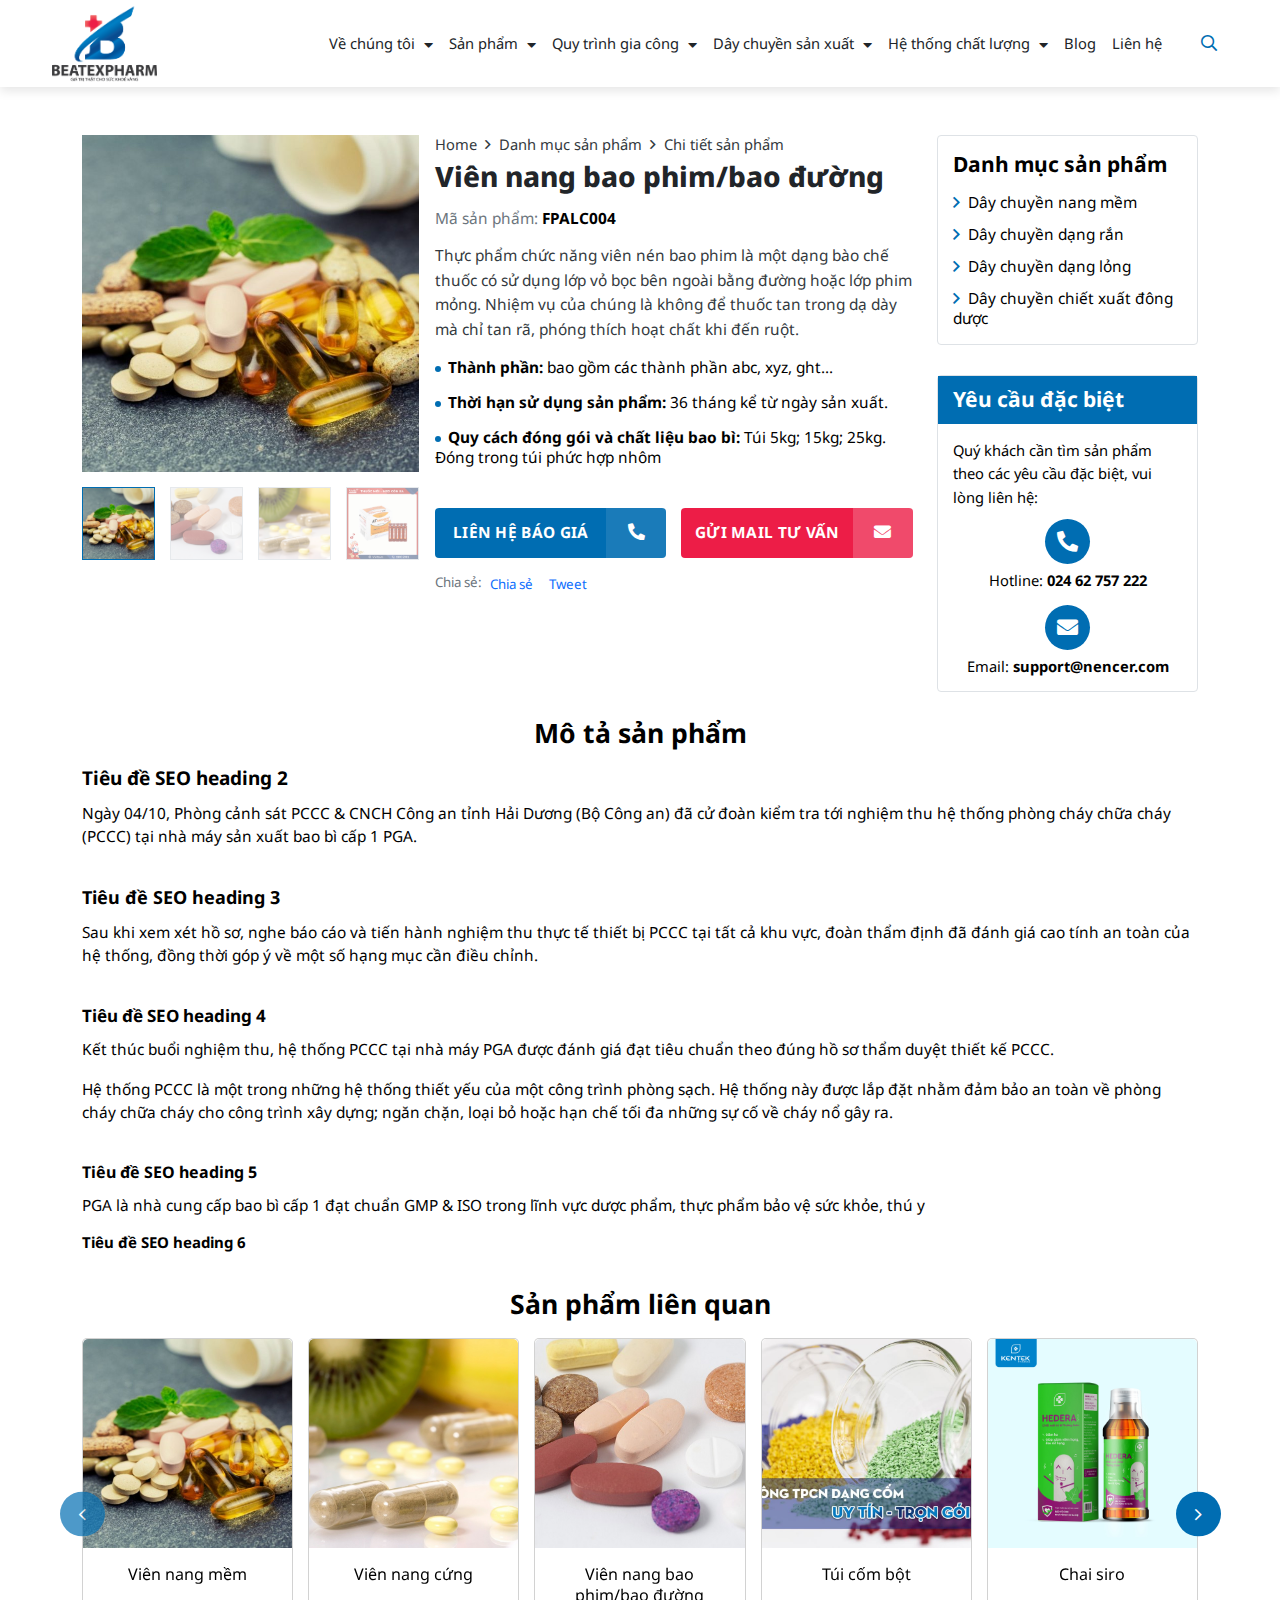
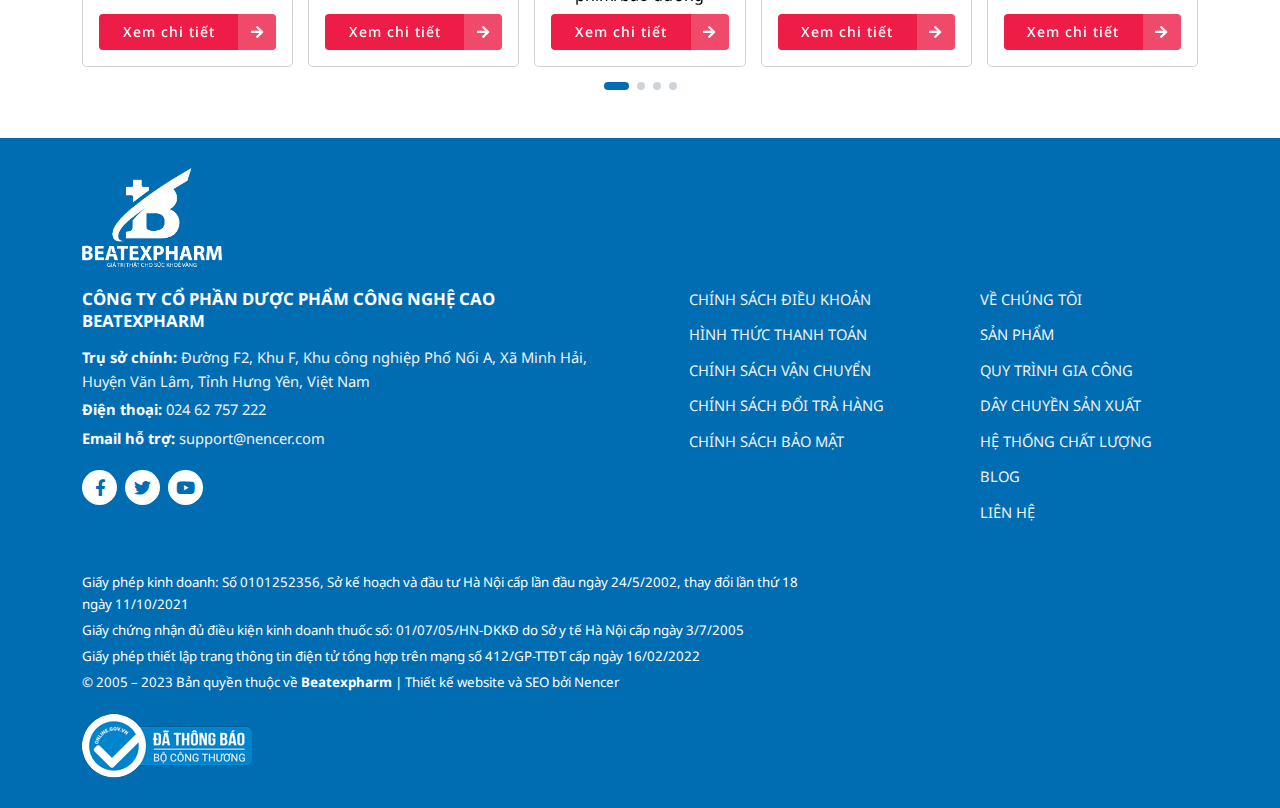
==== commit b5b8d5cf: "Update" ====
--- a/chi-tiet-san-pham.html
+++ b/chi-tiet-san-pham.html
@@ -599,7 +599,7 @@
 													</a>
 												</div>
 												<div class="card-button">
-													<button class="button-theme_2">
+													<button class="button-theme_2 button-theme_2__secondary">
 														<span class="button-theme_2--text">
 															Xem chi tiết
 														</span>
@@ -626,7 +626,7 @@
 													</a>
 												</div>
 												<div class="card-button">
-													<button class="button-theme_2">
+													<button class="button-theme_2 button-theme_2__secondary">
 														<span class="button-theme_2--text">
 															Xem chi tiết
 														</span>
@@ -653,7 +653,7 @@
 													</a>
 												</div>
 												<div class="card-button">
-													<button class="button-theme_2">
+													<button class="button-theme_2 button-theme_2__secondary">
 														<span class="button-theme_2--text">
 															Xem chi tiết
 														</span>
@@ -680,7 +680,7 @@
 													</a>
 												</div>
 												<div class="card-button">
-													<button class="button-theme_2">
+													<button class="button-theme_2 button-theme_2__secondary">
 														<span class="button-theme_2--text">
 															Xem chi tiết
 														</span>
@@ -707,7 +707,7 @@
 													</a>
 												</div>
 												<div class="card-button">
-													<button class="button-theme_2">
+													<button class="button-theme_2 button-theme_2__secondary">
 														<span class="button-theme_2--text">
 															Xem chi tiết
 														</span>
@@ -734,7 +734,7 @@
 													</a>
 												</div>
 												<div class="card-button">
-													<button class="button-theme_2">
+													<button class="button-theme_2 button-theme_2__secondary">
 														<span class="button-theme_2--text">
 															Xem chi tiết
 														</span>
@@ -761,7 +761,7 @@
 													</a>
 												</div>
 												<div class="card-button">
-													<button class="button-theme_2">
+													<button class="button-theme_2 button-theme_2__secondary">
 														<span class="button-theme_2--text">
 															Xem chi tiết
 														</span>
@@ -788,7 +788,7 @@
 													</a>
 												</div>
 												<div class="card-button">
-													<button class="button-theme_2">
+													<button class="button-theme_2 button-theme_2__secondary">
 														<span class="button-theme_2--text">
 															Xem chi tiết
 														</span>
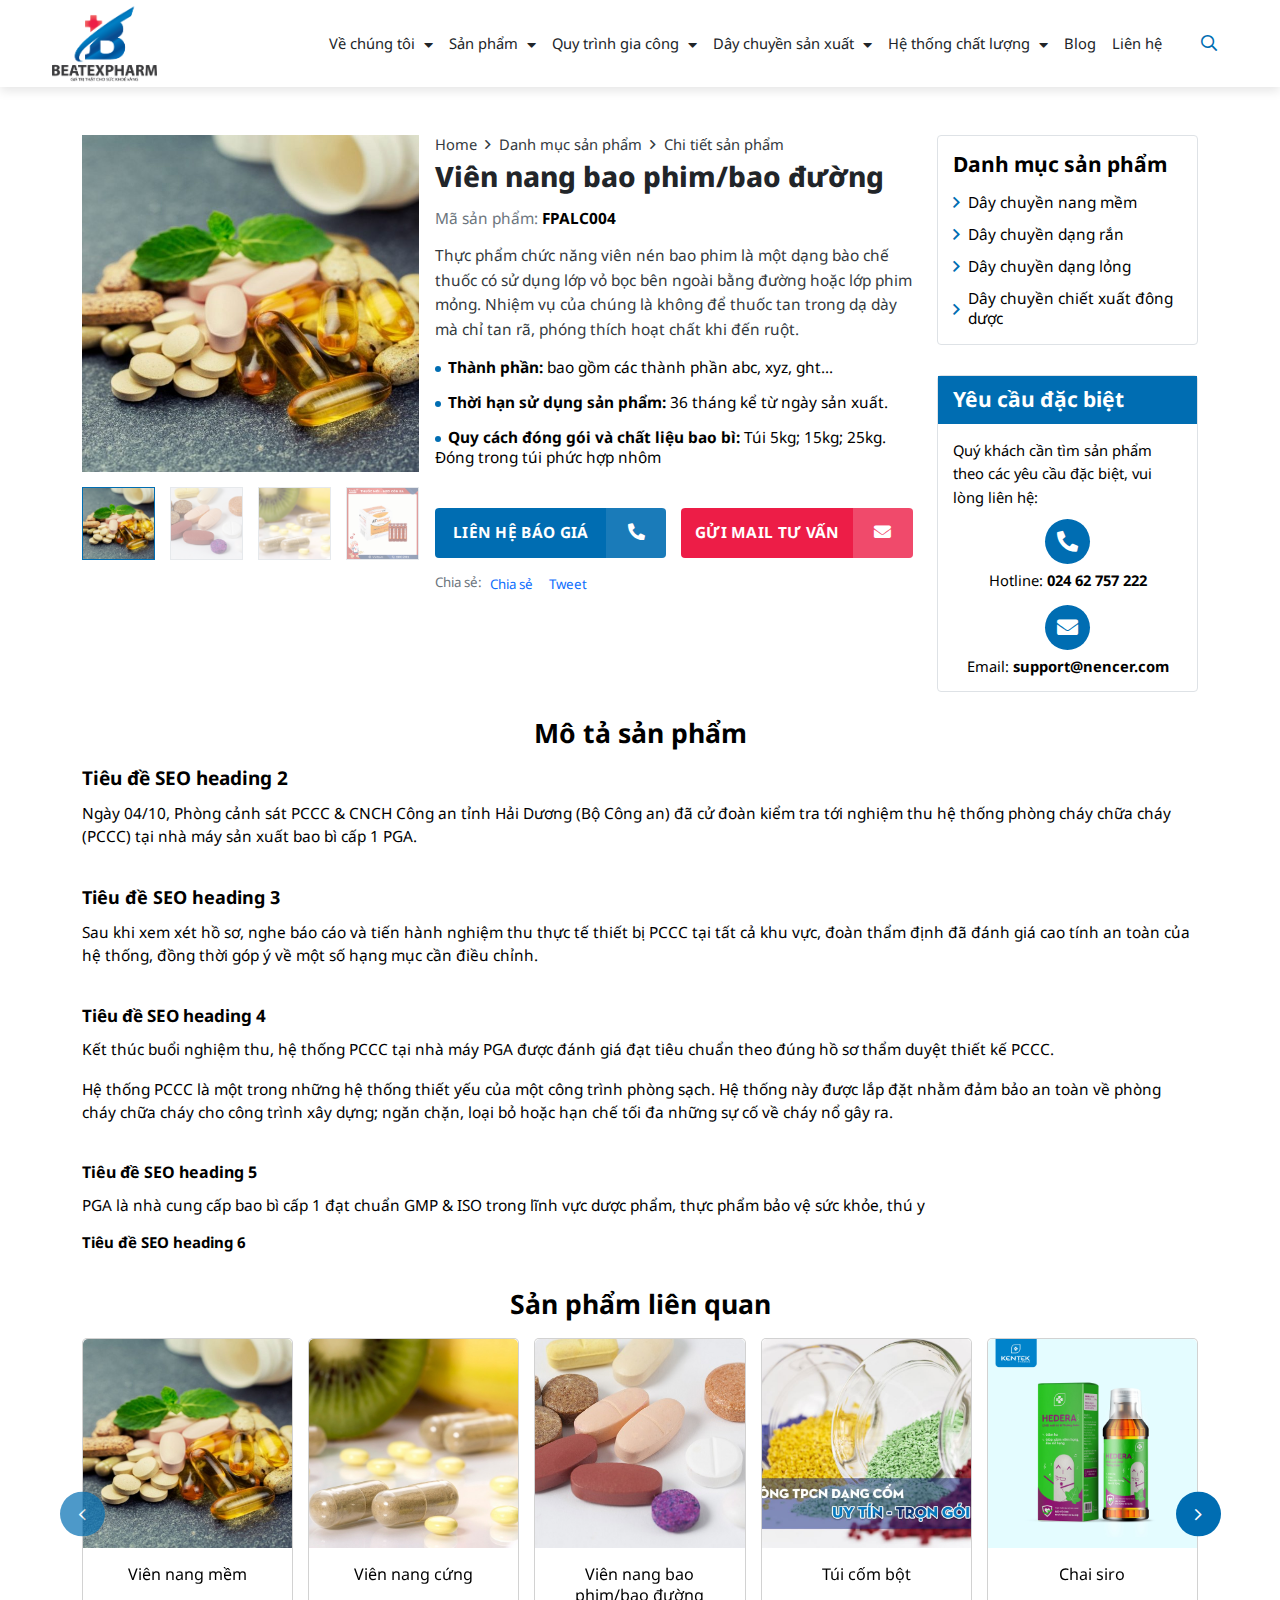
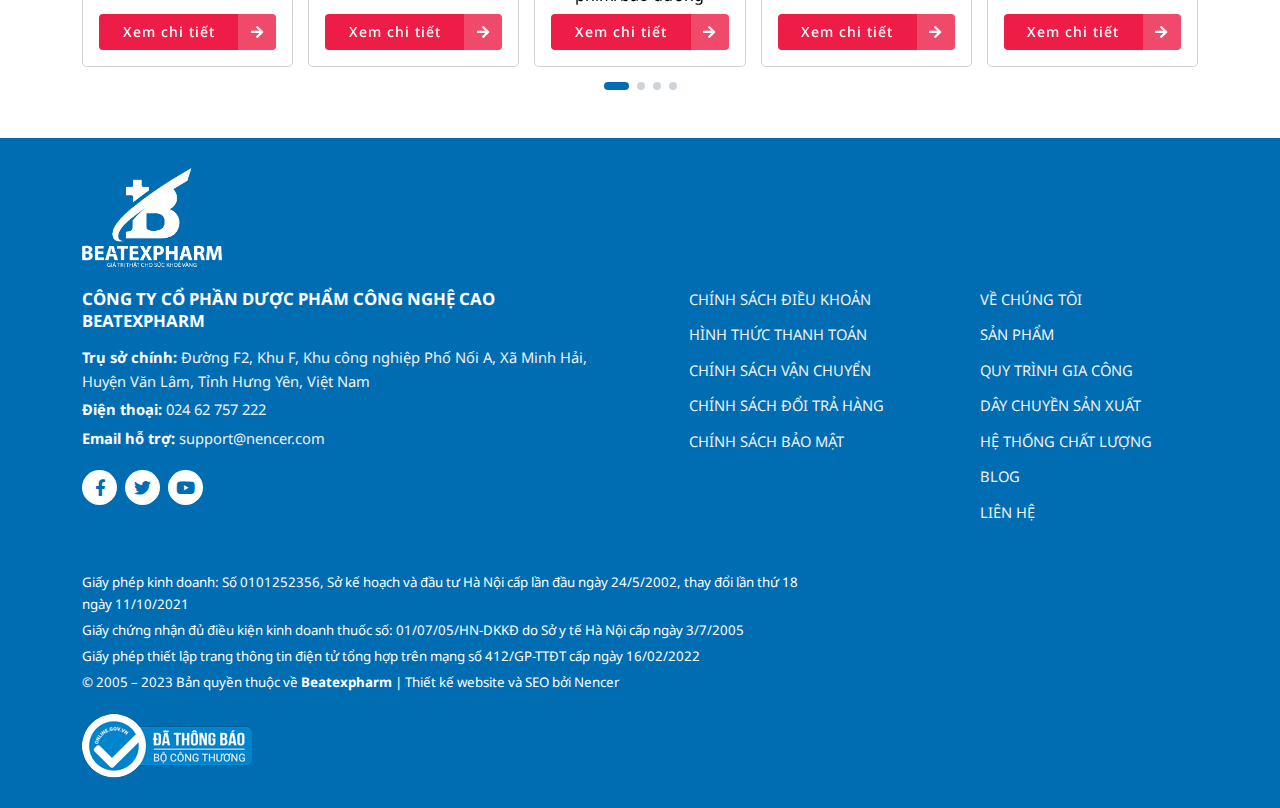
==== commit 7fc4e893: "Update chi-tiet-san-pham.html" ====
--- a/chi-tiet-san-pham.html
+++ b/chi-tiet-san-pham.html
@@ -266,7 +266,7 @@
 												<div class="swiper-wrapper">
 													<div class="swiper-slide">
 														<div class="preview-avatar_photo__item">
-															<span class="ratio ratio-1x1">
+															<span class="ratio ratio-1x1 d-block">
 																<img src="./assets/images/product/vien-nang-mem.jpg"
 																	 class="img-fluid object-fit-cover" alt="">
 															</span>
@@ -277,7 +277,7 @@
 													</div>
 													<div class="swiper-slide">
 														<div class="preview-avatar_photo__item">
-															<span class="ratio ratio-1x1">
+															<span class="ratio ratio-1x1 d-block">
 																<img src="./assets/images/product/vien-nen-bao-phim.jpg"
 																	 class="img-fluid object-fit-cover" alt="">
 															</span>
@@ -288,7 +288,7 @@
 													</div>
 													<div class="swiper-slide">
 														<div class="preview-avatar_photo__item">
-															<span class="ratio ratio-1x1">
+															<span class="ratio ratio-1x1 d-block">
 																<img src="./assets/images/product/vien-nang-cung.jpg"
 																	 class="img-fluid object-fit-cover" alt="">
 															</span>
@@ -299,7 +299,7 @@
 													</div>
 													<div class="swiper-slide">
 														<div class="preview-avatar_photo__item">
-															<span class="ratio ratio-1x1">
+															<span class="ratio ratio-1x1 d-block">
 																<img src="./assets/images/product/ong-uong.jpg"
 																	 class="img-fluid object-fit-cover" alt="">
 															</span>
@@ -310,7 +310,7 @@
 													</div>
 													<div class="swiper-slide">
 														<div class="preview-avatar_photo__item">
-															<span class="ratio ratio-1x1">
+															<span class="ratio ratio-1x1 d-block">
 																<img src="./assets/images/product/mem-bot.webp"
 																	 class="img-fluid object-fit-cover" alt="">
 															</span>
@@ -321,7 +321,7 @@
 													</div>
 													<div class="swiper-slide">
 														<div class="preview-avatar_photo__item">
-															<span class="ratio ratio-1x1">
+															<span class="ratio ratio-1x1 d-block">
 																<img src="./assets/images/product/mem-nuoc.jpg"
 																	 class="img-fluid object-fit-cover" alt="">
 															</span>
--- a/assets/css/style.css
+++ b/assets/css/style.css
@@ -1,2791 +1,2823 @@
 .section-heading {
-    margin-bottom: 45px;
-    position: relative;
-    z-index: 2;
+	margin-bottom: 45px;
+	position: relative;
+	z-index: 2;
 }
 
 .section-heading .heading-sub {
-    font-size: 1.3em;
-    color: var(--primary-color);
-    font-weight: 600;
-    margin-bottom: 4px;
+	font-size: 1.3em;
+	color: var(--primary-color);
+	font-weight: 600;
+	margin-bottom: 4px;
 }
 
 .section-heading .heading-title {
-    font-weight: 700;
-    font-size: 2.75em;
-    color: var(--bs-gray-1000);
-    line-height: 1.2;
+	font-weight: 700;
+	font-size: 2.75em;
+	color: var(--bs-gray-1000);
+	line-height: 1.2;
 }
 
 .section-heading .heading-description {
-    margin-top: 18px;
-    font-size: 1.15em;
-    color: #2D2C40;
-    line-height: 1.5;
+	margin-top: 18px;
+	font-size: 1.15em;
+	color: #2D2C40;
+	line-height: 1.5;
 }
 
 .section-heading .heading-description p:last-child {
-    margin-bottom: 0;
+	margin-bottom: 0;
 }
 
 .section-heading .heading-buttons {
-    display: flex;
-    align-items: center;
-    gap: 10px;
-    margin-top: 30px;
+	display: flex;
+	align-items: center;
+	gap: 10px;
+	margin-top: 30px;
 }
 
 
 @media screen and (max-width: 1024px) {
-    .section-heading {
-        margin-bottom: 25px;
-    }
-
-    .section-heading .heading-sub {
-        font-size: 1.15em;
-    }
-
-    .section-heading .heading-title {
-        font-size: 1.7em;
-    }
-
-    .section-heading .heading-description {
-        font-size: 1.05em;
-    }
-
-    .section-heading .heading-buttons .button-theme {
-        font-size: .9em;
-    }
+	.section-heading {
+		margin-bottom: 25px;
+	}
+
+	.section-heading .heading-sub {
+		font-size: 1.15em;
+	}
+
+	.section-heading .heading-title {
+		font-size: 1.7em;
+	}
+
+	.section-heading .heading-description {
+		font-size: 1.05em;
+	}
+
+	.section-heading .heading-buttons .button-theme {
+		font-size: .9em;
+	}
 }
 
 .button-theme {
-    position: relative;
-    display: inline-flex;
-    align-items: center;
-    justify-content: center;
-    text-align: center;
-    font-size: 1.05em;
-    padding: 16px 30px;
-    font-weight: 700;
-    overflow: hidden;
-    border-radius: 50px;
-    letter-spacing: 1px;
-    border: 0;
-    white-space: nowrap;
+	position: relative;
+	display: inline-flex;
+	align-items: center;
+	justify-content: center;
+	text-align: center;
+	font-size: 1.05em;
+	padding: 16px 30px;
+	font-weight: 700;
+	overflow: hidden;
+	border-radius: 50px;
+	letter-spacing: 1px;
+	border: 0;
+	white-space: nowrap;
 }
 
 .button-theme_sm {
-    font-size: 1em !important;
-    padding: 8px 18px !important;
+	font-size: 1em !important;
+	padding: 8px 18px !important;
 }
 
 .button-theme:before {
-    top: 0;
-    left: 0;
-    content: "";
-    width: 150%;
-    height: 100%;
-    position: absolute;
-    transform-origin: 0 100% 0;
-    transform: rotate3d(0, 0, 1, -45deg) translate3d(0px, -3em, 0px);
-    transition: transform .3s ease 0s, opacity .3s ease 0s, background-color .3s ease 0s, -webkit-transform .3s ease 0s;
+	top: 0;
+	left: 0;
+	content: "";
+	width: 150%;
+	height: 100%;
+	position: absolute;
+	transform-origin: 0 100% 0;
+	transform: rotate3d(0, 0, 1, -45deg) translate3d(0px, -3em, 0px);
+	transition: transform .3s ease 0s, opacity .3s ease 0s, background-color .3s ease 0s, -webkit-transform .3s ease 0s;
 }
 
 .button-theme > span {
-    position: relative;
+	position: relative;
 }
 
 .button-theme.button-theme_light {
-    background-color: var(--bs-white);
-    color: var(--primary-color);
+	background-color: var(--bs-white);
+	color: var(--primary-color);
 }
 
 .button-theme.button-theme_light:before {
-    background-color: var(--secondary-color);
+	background-color: var(--secondary-color);
 }
 
 .button-theme.button-theme_primary {
-    background-color: var(--primary-color);
-    color: var(--bs-white);
+	background-color: var(--primary-color);
+	color: var(--bs-white);
 }
 
 .button-theme.button-theme_primary:before {
-    background-color: var(--primary-hover);
+	background-color: var(--primary-hover);
 }
 
 .button-theme:hover:before {
-    transform: rotate3d(0, 0, 1, 0deg);
-    transition-timing-function: cubic-bezier(.2, 1, .3, 1);
+	transform: rotate3d(0, 0, 1, 0deg);
+	transition-timing-function: cubic-bezier(.2, 1, .3, 1);
 }
 
 .button-theme.button-theme_light:hover {
-    color: var(--bs-white);
+	color: var(--bs-white);
 }
 
 @media screen and (max-width: 1024px) {
-    .button-theme {
-        padding: 10px 20px;
-        font-size: 1em;
-    }
+	.button-theme {
+		padding: 10px 20px;
+		font-size: 1em;
+	}
 }
 
 .button-theme_2 {
-    position: relative;
-    display: inline-flex;
-    align-items: center;
-    justify-content: center;
-    text-align: center;
-    font-size: 1em;
-    width: 100%;
-    font-weight: 500;
-    overflow: hidden;
-    border-radius: 4px;
-    letter-spacing: 1px;
-    border: 0;
-    white-space: nowrap;
-    height: 36px;
-    background: var(--primary-color);
-    color: var(--bs-white);
-    padding: 0;
+	position: relative;
+	display: inline-flex;
+	align-items: center;
+	justify-content: center;
+	text-align: center;
+	font-size: 1em;
+	width: 100%;
+	font-weight: 500;
+	overflow: hidden;
+	border-radius: 4px;
+	letter-spacing: 1px;
+	border: 0;
+	white-space: nowrap;
+	height: 36px;
+	background: var(--primary-color);
+	color: var(--bs-white);
+	padding: 0;
 }
 
 .button-theme_2:before {
-    position: absolute;
-    height: 100%;
-    width: 100%;
-    background: var(--primary-hover);
-    display: block;
-    content: "";
-    top: 0;
-    bottom: 0;
-    left: -110%;
-    z-index: 2;
-    transition: var(--transition-default);
+	position: absolute;
+	height: 100%;
+	width: 100%;
+	background: var(--primary-hover);
+	display: block;
+	content: "";
+	top: 0;
+	bottom: 0;
+	left: -110%;
+	z-index: 2;
+	transition: var(--transition-default);
 }
 
 
 .button-theme_2 > .button-theme_2--text {
-    display: flex;
-    align-items: center;
-    text-align: center;
-    justify-content: center;
-    height: 36px;
-    width: 100%;
-    position: relative;
-    z-index: 2;
+	display: flex;
+	align-items: center;
+	text-align: center;
+	justify-content: center;
+	height: 36px;
+	width: 100%;
+	position: relative;
+	z-index: 2;
 }
 
 
 .button-theme_2 > .button-theme_2--icon {
-    width: 38px;
-    height: 36px;
-    flex-shrink: 0;
-    display: inline-flex;
-    align-items: center;
-    justify-content: center;
-    margin-left: auto;
-    background: rgba(255, 255, 255, .1);
-    font-size: 1em;
-    position: relative;
-    z-index: 2;
-    transition: var(--transition-default);
+	width: 38px;
+	height: 36px;
+	flex-shrink: 0;
+	display: inline-flex;
+	align-items: center;
+	justify-content: center;
+	margin-left: auto;
+	background: rgba(255, 255, 255, .1);
+	font-size: 1em;
+	position: relative;
+	z-index: 2;
+	transition: var(--transition-default);
 }
 
 .button-theme_2:hover:before {
-    left: 0;
+	left: 0;
 }
 
 .button-theme_2:hover > .button-theme_2--icon {
-    background: transparent;
+	background: transparent;
 }
 
 .button-theme_2.button-theme_2__secondary {
-    background: var(--secondary-color);
+	background: var(--secondary-color);
 }
 
 .button-theme_2.button-theme_2__secondary:before {
-    background: var(--secondary-hover);
+	background: var(--secondary-hover);
 }
 
 .button-theme_2.button-theme_2__secondary > .button-theme_2--icon {
-    background: rgba(255, 255, 255, .2);
+	background: rgba(255, 255, 255, .2);
 }
 
 .swiper-actions .swiper-actions_inner {
-    display: flex;
-    align-items: center;
-    justify-content: flex-start;
-    gap: 50px;
+	display: flex;
+	align-items: center;
+	justify-content: flex-start;
+	gap: 50px;
 }
 
 .swiper-actions .swiper-actions_inner .swiper-actions_prev,
 .swiper-actions .swiper-actions_inner .swiper-actions_next {
-    width: 50px;
-    height: 50px;
-    flex-shrink: 0;
-    display: flex;
-    align-items: center;
-    justify-content: center;
-    border-radius: 50%;
-    border: 2px solid rgba(var(--bs-white-rgb), .25);
-    background-color: transparent;
-    transition: var(--transition-default);
-    color: var(--bs-white);
-    font-size: 18px;
+	width: 50px;
+	height: 50px;
+	flex-shrink: 0;
+	display: flex;
+	align-items: center;
+	justify-content: center;
+	border-radius: 50%;
+	border: 2px solid rgba(var(--bs-white-rgb), .25);
+	background-color: transparent;
+	transition: var(--transition-default);
+	color: var(--bs-white);
+	font-size: 18px;
 }
 
 .swiper-actions .swiper-actions_inner .swiper-actions_prev:hover,
 .swiper-actions .swiper-actions_inner .swiper-actions_next:hover {
-    background-color: var(--primary-color);
-    border-color: var(--primary-color);
-    color: var(--bs-white);
+	background-color: var(--primary-color);
+	border-color: var(--primary-color);
+	color: var(--bs-white);
 }
 
 .swiper-actions .swiper-actions_inner .swiper-actions-pagination {
-    display: flex;
-    align-items: center;
-    gap: 12px;
-    width: unset;
+	display: flex;
+	align-items: center;
+	gap: 12px;
+	width: unset;
 }
 
 .swiper-actions .swiper-actions_inner .swiper-actions-pagination .swiper-pagination-bullet {
-    width: 10px;
-    height: 10px;
-    border-radius: 50%;
-    background-color: rgba(var(--bs-white-rgb), .25);
-    opacity: 1;
+	width: 10px;
+	height: 10px;
+	border-radius: 50%;
+	background-color: rgba(var(--bs-white-rgb), .25);
+	opacity: 1;
 }
 
 .swiper-actions .swiper-actions_inner .swiper-actions-pagination .swiper-pagination-bullet.swiper-pagination-bullet-active {
-    background-color: var(--bs-white);
+	background-color: var(--bs-white);
 }
 
 @media screen and (max-width: 1024px) {
-    .swiper-actions .swiper-actions_inner .swiper-actions_prev, .swiper-actions .swiper-actions_inner .swiper-actions_next {
-        width: 40px;
-        height: 40px;
-        font-size: 16px;
-    }
+	.swiper-actions .swiper-actions_inner .swiper-actions_prev, .swiper-actions .swiper-actions_inner .swiper-actions_next {
+		width: 40px;
+		height: 40px;
+		font-size: 16px;
+	}
 }
 
 .header {
-    position: absolute;
-    top: 0;
-    left: 0;
-    right: 0;
-    z-index: 1019;
-    -webkit-transition: var(--transition-default);
-    -o-transition: var(--transition-default);
-    transition: var(--transition-default);
+	position: absolute;
+	top: 0;
+	left: 0;
+	right: 0;
+	z-index: 1019;
+	-webkit-transition: var(--transition-default);
+	-o-transition: var(--transition-default);
+	transition: var(--transition-default);
 }
 
 .header .header-main {
-    padding: 20px 40px;
-    -webkit-transition: var(--transition-default);
-    -o-transition: var(--transition-default);
-    transition: var(--transition-default);
+	padding: 20px 40px;
+	-webkit-transition: var(--transition-default);
+	-o-transition: var(--transition-default);
+	transition: var(--transition-default);
 }
 
 
 .header .header-grid {
-    display: -webkit-box;
-    display: -ms-flexbox;
-    display: flex;
-    -webkit-box-align: center;
-    -ms-flex-align: center;
-    align-items: center;
-    position: relative;
+	display: -webkit-box;
+	display: -ms-flexbox;
+	display: flex;
+	-webkit-box-align: center;
+	-ms-flex-align: center;
+	align-items: center;
+	position: relative;
 }
 
 .header .header-grid .header-logo {
-    position: relative;
+	position: relative;
 }
 
 .header .header-grid .header-logo img {
-    height: 75px;
+	height: 75px;
 }
 
 .header .header-grid .header-logo .header-logo_is--noSticky {
-    -webkit-transition: var(--transition-default);
-    -o-transition: var(--transition-default);
-    transition: var(--transition-default);
+	-webkit-transition: var(--transition-default);
+	-o-transition: var(--transition-default);
+	transition: var(--transition-default);
 }
 
 .header .header-grid .header-logo .header-logo_is--sticky {
-    position: absolute;
-    left: 0;
-    top: 50%;
-    -webkit-transform: translateY(-50%);
-    -ms-transform: translateY(-50%);
-    transform: translateY(-50%);
-    opacity: 0;
-    visibility: hidden;
-    -webkit-transition: var(--transition-default);
-    -o-transition: var(--transition-default);
-    transition: var(--transition-default);
+	position: absolute;
+	left: 0;
+	top: 50%;
+	-webkit-transform: translateY(-50%);
+	-ms-transform: translateY(-50%);
+	transform: translateY(-50%);
+	opacity: 0;
+	visibility: hidden;
+	-webkit-transition: var(--transition-default);
+	-o-transition: var(--transition-default);
+	transition: var(--transition-default);
 }
 
 .header .header-navigation {
-    display: -webkit-box;
-    display: -ms-flexbox;
-    display: flex;
-    -webkit-box-align: center;
-    -ms-flex-align: center;
-    align-items: center;
-    margin-left: auto;
+	display: -webkit-box;
+	display: -ms-flexbox;
+	display: flex;
+	-webkit-box-align: center;
+	-ms-flex-align: center;
+	align-items: center;
+	margin-left: auto;
 }
 
 .header .header-navigation .header-navigation_list {
-    display: -webkit-box;
-    display: -ms-flexbox;
-    display: flex;
-    -webkit-box-align: center;
-    -ms-flex-align: center;
-    align-items: center;
-    margin-left: auto;
-    list-style-type: none;
-    margin-bottom: 0;
-    gap: 8px;
-    padding-left: 0;
+	display: -webkit-box;
+	display: -ms-flexbox;
+	display: flex;
+	-webkit-box-align: center;
+	-ms-flex-align: center;
+	align-items: center;
+	margin-left: auto;
+	list-style-type: none;
+	margin-bottom: 0;
+	gap: 8px;
+	padding-left: 0;
 }
 
 .header .header-navigation .header-navigation_list .header-navigation_item {
-    position: relative;
+	position: relative;
 }
 
 .header .header-navigation .header-navigation_list .header-navigation_item .header-navigation_item--link {
-    color: var(--bs-white);
-    display: inline-block;
-    vertical-align: middle;
-    font-size: 1.15em;
-    padding: 12px;
+	color: var(--bs-white);
+	display: inline-block;
+	vertical-align: middle;
+	font-size: 1.15em;
+	padding: 12px;
 }
 
 .header .header-navigation .header-navigation_list .header-navigation_item .header-navigation_item--link .header-navigation_item--icon {
-    margin-left: 5px;
-    font-size: 1em;
-    position: relative;
-    top: 1px;
-    -webkit-transition: .3s transform ease-in-out;
-    -o-transition: .3s transform ease-in-out;
-    transition: .3s transform ease-in-out;
+	margin-left: 5px;
+	font-size: 1em;
+	position: relative;
+	top: 1px;
+	-webkit-transition: .3s transform ease-in-out;
+	-o-transition: .3s transform ease-in-out;
+	transition: .3s transform ease-in-out;
 }
 
 @media screen and (min-width: 992px) {
-    .header .header-navigation .header-navigation_list .header-navigation_item:hover .header-navigation_item--link {
-        opacity: .7;
-    }
-
-    .header .header-navigation .header-navigation_list .header-navigation_item:hover .header-navigation_item--link .header-navigation_item--icon {
-        -webkit-transform: rotate(180deg);
-        -ms-transform: rotate(180deg);
-        transform: rotate(180deg);
-    }
+	.header .header-navigation .header-navigation_list .header-navigation_item:hover .header-navigation_item--link {
+		opacity: .7;
+	}
+
+	.header .header-navigation .header-navigation_list .header-navigation_item:hover .header-navigation_item--link .header-navigation_item--icon {
+		-webkit-transform: rotate(180deg);
+		-ms-transform: rotate(180deg);
+		transform: rotate(180deg);
+	}
 }
 
 .header .header-navigation .header-navigation_sub--list,
 .header .header-navigation .header-navigation_child--list {
-    background: var(--bs-white);
-    list-style: none;
-    padding-left: 0;
-    margin-bottom: 0;
-    -webkit-transition: var(--transition-default);
-    -o-transition: var(--transition-default);
-    transition: var(--transition-default);
+	background: var(--bs-white);
+	list-style: none;
+	padding-left: 0;
+	margin-bottom: 0;
+	-webkit-transition: var(--transition-default);
+	-o-transition: var(--transition-default);
+	transition: var(--transition-default);
 }
 
 .header .header-navigation .header-navigation_sub--list .header-navigation_sub--item,
 .header .header-navigation .header-navigation_child--list .header-navigation_child--item {
-    position: relative;
+	position: relative;
 }
 
 .header .header-navigation .header-navigation_sub--list .header-navigation_sub--item .header-navigation_sub--item---link,
 .header .header-navigation .header-navigation_child--list .header-navigation_child--item .header-navigation_child--item---link {
-    font-size: 1.1em;
-    color: var(--bs-gray-700);
-    font-weight: 500;
-    padding: 12px 15px;
-    display: flex;
-    justify-content: space-between;
-    align-items: center;
+	font-size: 1.1em;
+	color: var(--bs-gray-700);
+	font-weight: 500;
+	padding: 12px 15px;
+	display: flex;
+	justify-content: space-between;
+	align-items: center;
 }
 
 .header .header-navigation .header-navigation_sub--list .header-navigation_sub--item + .header-navigation_sub--item,
 .header .header-navigation .header-navigation_child--list .header-navigation_child--item + .header-navigation_child--item {
-    border-top: 1px solid rgba(0, 0, 0, .05);
+	border-top: 1px solid rgba(0, 0, 0, .05);
 }
 
 @media screen and (min-width: 1024px) and (max-width: 1399px) {
-    .header .header-main {
-        padding: 20px 5px;
-    }
-
-    .header .header-navigation .header-navigation_list {
-        gap: 0;
-    }
-
-    .header .header-navigation .header-navigation_list .header-navigation_item .header-navigation_item--link {
-        padding: 12px 8px;
-        font-size: 1.05em;
-        white-space: nowrap;
-    }
-
-    .header .header-search {
-        padding-left: 0;
-    }
+	.header .header-main {
+		padding: 20px 5px;
+	}
+
+	.header .header-navigation .header-navigation_list {
+		gap: 0;
+	}
+
+	.header .header-navigation .header-navigation_list .header-navigation_item .header-navigation_item--link {
+		padding: 12px 8px;
+		font-size: 1.05em;
+		white-space: nowrap;
+	}
+
+	.header .header-search {
+		padding-left: 0;
+	}
 
 }
 
 @media screen and (min-width: 992px) {
-    .header .header-navigation .header-navigation_sub--list,
-    .header .header-navigation .header-navigation_child--list {
-        display: -webkit-box;
-        display: -ms-flexbox;
-        display: flex;
-        -webkit-box-orient: vertical;
-        -webkit-box-direction: normal;
-        -ms-flex-direction: column;
-        flex-direction: column;
-        position: absolute;
-        z-index: 20000;
-        top: calc(100% + 10px);
-        left: calc(50% + 15px);
-        -webkit-transform: translateX(-50%);
-        -ms-transform: translateX(-50%);
-        transform: translateX(-50%);
-        border-radius: 4px;
-        min-width: 200px;
-        width: max-content;
-        -webkit-box-shadow: 0 0 15px rgb(0 0 0 / 15%);
-        box-shadow: 0 0 15px rgb(0 0 0 / 15%);
-        pointer-events: none;
-        opacity: 0;
-        visibility: hidden;
-    }
-
-    .header .header-navigation .header-navigation_list .header-navigation_item:hover .header-navigation_sub--list,
-    .header .header-navigation .header-navigation_sub--list .header-navigation_sub--item:hover .header-navigation_child--list {
-        opacity: 1;
-        visibility: visible;
-        pointer-events: auto;
-        left: 50%;
-    }
-
-    .header .header-navigation .header-navigation_sub--list .header-navigation_sub--item .header-navigation_child--list {
-        top: 0;
-        left: calc(100% + 15px);
-        -webkit-transform: translateX(0);
-        -ms-transform: translateX(0);
-        transform: translateX(0);
-    }
-
-    .header .header-navigation .header-navigation_sub--list .header-navigation_sub--item:hover .header-navigation_child--list {
-        left: 100%;
-    }
-
-    .header .header-navigation .header-navigation_sub--list:before {
-        position: absolute;
-        top: -16px;
-        height: 16px;
-        left: 0;
-        right: 0;
-        width: 100%;
-        display: block;
-        content: "";
-    }
-
-    .header .header-navigation .header-navigation_sub--list:after {
-        position: absolute;
-        top: -16px;
-        left: 50%;
-        -webkit-transform: translateX(-50%);
-        -ms-transform: translateX(-50%);
-        transform: translateX(-50%);
-        content: "";
-        height: 0;
-        width: 0;
-        border-color: transparent;
-        border-bottom-color: var(--bs-white);
-        border-width: 8px;
-        border-style: solid;
-    }
-
-    .header .header-navigation .header-navigation_sub--list .header-navigation_sub--item .header-navigation_sub--item---link:hover,
-    .header .header-navigation .header-navigation_child--list .header-navigation_child--item .header-navigation_child--item---link:hover {
-        background-color: rgba(var(--primary-rgb), 0.075);
-        color: var(--primary-color);
-    }
+	.header .header-navigation .header-navigation_sub--list,
+	.header .header-navigation .header-navigation_child--list {
+		display: -webkit-box;
+		display: -ms-flexbox;
+		display: flex;
+		-webkit-box-orient: vertical;
+		-webkit-box-direction: normal;
+		-ms-flex-direction: column;
+		flex-direction: column;
+		position: absolute;
+		z-index: 20000;
+		top: calc(100% + 10px);
+		left: calc(50% + 15px);
+		-webkit-transform: translateX(-50%);
+		-ms-transform: translateX(-50%);
+		transform: translateX(-50%);
+		border-radius: 4px;
+		min-width: 200px;
+		width: max-content;
+		-webkit-box-shadow: 0 0 15px rgb(0 0 0 / 15%);
+		box-shadow: 0 0 15px rgb(0 0 0 / 15%);
+		pointer-events: none;
+		opacity: 0;
+		visibility: hidden;
+	}
+
+	.header .header-navigation .header-navigation_list .header-navigation_item:hover .header-navigation_sub--list,
+	.header .header-navigation .header-navigation_sub--list .header-navigation_sub--item:hover .header-navigation_child--list {
+		opacity: 1;
+		visibility: visible;
+		pointer-events: auto;
+		left: 50%;
+	}
+
+	.header .header-navigation .header-navigation_sub--list .header-navigation_sub--item .header-navigation_child--list {
+		top: 0;
+		left: calc(100% + 15px);
+		-webkit-transform: translateX(0);
+		-ms-transform: translateX(0);
+		transform: translateX(0);
+	}
+
+	.header .header-navigation .header-navigation_sub--list .header-navigation_sub--item:hover .header-navigation_child--list {
+		left: 100%;
+	}
+
+	.header .header-navigation .header-navigation_sub--list:before {
+		position: absolute;
+		top: -16px;
+		height: 16px;
+		left: 0;
+		right: 0;
+		width: 100%;
+		display: block;
+		content: "";
+	}
+
+	.header .header-navigation .header-navigation_sub--list:after {
+		position: absolute;
+		top: -16px;
+		left: 50%;
+		-webkit-transform: translateX(-50%);
+		-ms-transform: translateX(-50%);
+		transform: translateX(-50%);
+		content: "";
+		height: 0;
+		width: 0;
+		border-color: transparent;
+		border-bottom-color: var(--bs-white);
+		border-width: 8px;
+		border-style: solid;
+	}
+
+	.header .header-navigation .header-navigation_sub--list .header-navigation_sub--item .header-navigation_sub--item---link:hover,
+	.header .header-navigation .header-navigation_child--list .header-navigation_child--item .header-navigation_child--item---link:hover {
+		background-color: rgba(var(--primary-rgb), 0.075);
+		color: var(--primary-color);
+	}
 }
 
 .header .header-search {
-    padding-left: 20px;
+	padding-left: 20px;
 }
 
 .header .header-search .header-search_toggle .header-toggle_button {
-    width: 38px;
-    height: 38px;
-    border: 0;
-    display: flex;
-    align-items: center;
-    justify-content: center;
-    color: var(--bs-white);
-    border-radius: 5px;
-    font-size: 1.15em;
-    background: transparent;
-    transition: var(--transition-default);
+	width: 38px;
+	height: 38px;
+	border: 0;
+	display: flex;
+	align-items: center;
+	justify-content: center;
+	color: var(--bs-white);
+	border-radius: 5px;
+	font-size: 1.15em;
+	background: transparent;
+	transition: var(--transition-default);
 }
 
 .header .header-search .header-search_float {
-    z-index: 2;
-    position: absolute;
-    top: 111%;
-    right: 0;
-    transform-origin: 50% 0;
-    pointer-events: none;
-    user-select: none;
-    visibility: hidden;
-    opacity: 0;
-    transform: rotateX(-90deg);
-    transform-style: preserve-3d;
-    transition: var(--transition-default);
+	z-index: 2;
+	position: absolute;
+	top: 111%;
+	right: 0;
+	transform-origin: 50% 0;
+	pointer-events: none;
+	user-select: none;
+	visibility: hidden;
+	opacity: 0;
+	transform: rotateX(-90deg);
+	transform-style: preserve-3d;
+	transition: var(--transition-default);
 }
 
 .header .header-search .header-search_float .header-search_form {
-    width: 500px;
-    padding: 15px;
-    background-color: var(--bs-white);
-    -webkit-box-shadow: 1rem 1rem 3rem rgb(0 0 0 / 10%);
-    box-shadow: 1rem 1rem 3rem rgb(0 0 0 / 10%);
+	width: 500px;
+	padding: 15px;
+	background-color: var(--bs-white);
+	-webkit-box-shadow: 1rem 1rem 3rem rgb(0 0 0 / 10%);
+	box-shadow: 1rem 1rem 3rem rgb(0 0 0 / 10%);
 }
 
 .header .header-search .header-search_float .header-search_form .search-form_inner {
-    display: flex;
-    position: relative;
+	display: flex;
+	position: relative;
 }
 
 .header .header-search .header-search_float .header-search_form .search-form_inner .search-form_inner--input {
-    width: 100%;
-    padding-right: 55px;
-    height: 44px;
-    font-size: 1.05em;
-    color: var(--bs-gray-1000);
-    overflow: hidden;
-    text-overflow: ellipsis;
-    border-radius: 0.25rem;
+	width: 100%;
+	padding-right: 55px;
+	height: 44px;
+	font-size: 1.05em;
+	color: var(--bs-gray-1000);
+	overflow: hidden;
+	text-overflow: ellipsis;
+	border-radius: 0.25rem;
 }
 
 .header .header-search .header-search_float .header-search_form .search-form_inner .search-form_inner--button {
-    width: 36px;
-    height: 36px;
-    background-color: var(--primary-color);
-    border: 0;
-    display: flex;
-    align-items: center;
-    justify-content: center;
-    color: var(--bs-white);
-    border-radius: 5px;
-    font-size: 1.05em;
-    position: absolute;
-    top: 50%;
-    right: 5px;
-    transform: translateY(-50%);
-    z-index: 2;
+	width: 36px;
+	height: 36px;
+	background-color: var(--primary-color);
+	border: 0;
+	display: flex;
+	align-items: center;
+	justify-content: center;
+	color: var(--bs-white);
+	border-radius: 5px;
+	font-size: 1.05em;
+	position: absolute;
+	top: 50%;
+	right: 5px;
+	transform: translateY(-50%);
+	z-index: 2;
 }
 
 .header .header-search .header-search_float .header-search_form .search-form_inner .search-form_inner--button:hover {
-    background-color: var(--primary-hover);
+	background-color: var(--primary-hover);
 }
 
 .header .header-search.header-search_show .header-search_float {
-    pointer-events: auto;
-    user-select: auto;
-    visibility: visible;
-    opacity: 1;
-    transform: rotateX(0);
+	pointer-events: auto;
+	user-select: auto;
+	visibility: visible;
+	opacity: 1;
+	transform: rotateX(0);
 }
 
 .header .header-search.header-search_show .header-search_toggle .header-toggle_button i:before {
-    content: "\f00d";
+	content: "\f00d";
 }
 
 .header.is-sticky {
-    background-color: var(--bs-white);
-    position: fixed !important;
-    -webkit-box-shadow: 0 4px 10px rgb(0 0 0 / 10%);
-    box-shadow: 0 4px 10px rgb(0 0 0 / 10%);
+	background-color: var(--bs-white);
+	position: fixed !important;
+	-webkit-box-shadow: 0 4px 10px rgb(0 0 0 / 10%);
+	box-shadow: 0 4px 10px rgb(0 0 0 / 10%);
 }
 
 .header.is-page {
-    background-color: var(--bs-white);
-    -webkit-box-shadow: 0 4px 10px rgb(0 0 0 / 10%);
-    box-shadow: 0 4px 10px rgb(0 0 0 / 10%);
-    position: relative;
+	background-color: var(--bs-white);
+	-webkit-box-shadow: 0 4px 10px rgb(0 0 0 / 10%);
+	box-shadow: 0 4px 10px rgb(0 0 0 / 10%);
+	position: relative;
 }
 
 .header.is-sticky .header-main,
 .header.is-page .header-main {
-    padding: 6px 40px;
+	padding: 6px 40px;
 }
 
 .header.is-sticky .header-grid .header-logo img {
-    height: 55px;
+	height: 55px;
 }
 
 .header.is-sticky .header-grid .header-logo .header-logo_is--noSticky,
 .header.is-page .header-grid .header-logo .header-logo_is--noSticky {
-    opacity: 0;
-    visibility: hidden;
+	opacity: 0;
+	visibility: hidden;
 }
 
 .header.is-sticky .header-grid .header-logo .header-logo_is--sticky,
 .header.is-page .header-grid .header-logo .header-logo_is--sticky {
-    opacity: 1;
-    visibility: visible;
+	opacity: 1;
+	visibility: visible;
 }
 
 .header.is-sticky .header-navigation .header-navigation_list .header-navigation_item .header-navigation_item--link,
 .header.is-page .header-navigation .header-navigation_list .header-navigation_item .header-navigation_item--link {
-    color: var(--bs-gray-900);
+	color: var(--bs-gray-900);
 }
 
 .header.is-sticky .header-search .header-search_toggle .header-toggle_button,
 .header.is-page .header-search .header-search_toggle .header-toggle_button {
-    color: var(--primary-color);
+	color: var(--primary-color);
 }
 
 @media screen and (max-width: 1024px) {
-    .header .header-main {
-        padding: 10px 0 !important;
-    }
-
-    .header .header-grid .header-logo img {
-        height: 60px;
-    }
-
-    .header .header-search {
-        padding-left: 10px;
-        position: relative;
-        margin-left: auto;
-    }
-
-    .header .header-search .header-search_float .header-search_form {
-        width: 100%;
-        min-width: 280px;
-        padding: 8px;
-    }
-
-    .header .header-search .header-search_float .header-search_form .search-form_inner .search-form_inner--input {
-        font-size: 1em;
-        height: 40px;
-    }
-
-    .header .header-search .header-search_float .header-search_form .search-form_inner .search-form_inner--button {
-        height: 34px;
-        width: 34px;
-        font-size: 1em;
-    }
-
-    .header .header-navigation {
-        position: fixed;
-        top: 0;
-        left: -150%;
-        -webkit-box-orient: vertical;
-        -webkit-box-direction: normal;
-        -ms-flex-direction: column;
-        flex-direction: column;
-        -webkit-box-align: start !important;
-        -ms-flex-align: start !important;
-        align-items: flex-start !important;
-        -webkit-box-pack: start !important;
-        -ms-flex-pack: start !important;
-        justify-content: flex-start !important;
-        background: var(--bs-light);
-        -webkit-transition: .5s all ease-in-out;
-        -o-transition: .5s all ease-in-out;
-        transition: .5s all ease-in-out;
-        width: 100%;
-        max-width: 325px;
-        height: 100vh;
-        max-height: 100vh;
-        z-index: 100;
-        -webkit-box-shadow: 0 3px 5px 0 rgb(0 0 0 / 10%);
-        box-shadow: 0 3px 5px 0 rgb(0 0 0 / 10%);
-        opacity: 0;
-        pointer-events: none;
-        visibility: hidden;
-    }
-
-    .header .header-main .header-navigation .header-navigation_logo {
-        display: -webkit-box;
-        display: -ms-flexbox;
-        display: flex;
-        -webkit-box-align: center;
-        -ms-flex-align: center;
-        align-items: center;
-        width: 100%;
-        position: relative;
-        padding: 12px 50px 12px 15px;
-        background: var(--bs-white);
-        border-bottom: 1px solid rgba(0, 0, 0, 0.05);
-        background-color: var(--bs-white);
-    }
-
-    .header .header-main .header-navigation .header-navigation_logo img {
-        max-height: 40px;
-    }
-
-    .header .header-main .header-navigation .header-navigation_logo .close-navigation {
-        -webkit-transition: var(--transition-default);
-        -o-transition: var(--transition-default);
-        transition: var(--transition-default);
-        height: 36px;
-        width: 36px;
-        -ms-flex-negative: 0;
-        flex-shrink: 0;
-        background: #f4f4f4;
-        color: var(--bs-gray-800);
-        display: -webkit-box;
-        display: -ms-flexbox;
-        display: flex;
-        -webkit-box-pack: center;
-        -ms-flex-pack: center;
-        justify-content: center;
-        -webkit-box-align: center;
-        -ms-flex-align: center;
-        align-items: center;
-        border-radius: 50%;
-        font-size: 20px;
-        border: 0;
-        position: absolute;
-        top: 50%;
-        -webkit-transform: translateY(-50%);
-        -ms-transform: translateY(-50%);
-        transform: translateY(-50%);
-        right: 5px;
-    }
-
-    .header .header-main .header-navigation > .header-navigation_list {
-        display: -webkit-box;
-        display: -ms-flexbox;
-        display: flex;
-        -webkit-box-orient: vertical;
-        -webkit-box-direction: normal;
-        -ms-flex-direction: column;
-        flex-direction: column;
-        -webkit-box-align: start;
-        -ms-flex-align: start;
-        align-items: flex-start;
-        -webkit-box-pack: start;
-        -ms-flex-pack: start;
-        justify-content: flex-start;
-        width: 100%;
-        gap: 0;
-        height: 100%;
-        overflow-x: hidden;
-        overflow-y: auto;
-        background-color: var(--bs-white);
-    }
-
-    .header .header-main .header-navigation > .header-navigation_list .header-navigation_item {
-        width: 100%;
-    }
-
-    .header .header-main .header-navigation > .header-navigation_list .header-navigation_item + .header-navigation_item {
-        border-top: 1px solid rgba(0, 0, 0, 0.05);
-    }
-
-    .header .header-main .header-navigation > .header-navigation_list .header-navigation_item > .header-navigation_item--link {
-        width: 100%;
-        font-size: 1em;
-        padding: 12px 15px;
-        display: -webkit-box;
-        display: -ms-flexbox;
-        display: flex;
-        -webkit-box-align: center;
-        -ms-flex-align: center;
-        align-items: center;
-        -webkit-box-pack: justify;
-        -ms-flex-pack: justify;
-        justify-content: space-between;
-        color: var(--bs-gray-900);
-        font-weight: 700;
-        opacity: 1 !important;
-    }
-
-    .header .header-main .header-navigation > .header-navigation_list .header-navigation_item > .header-navigation_item--link[aria-expanded=true] {
-        color: var(--primary-color);
-    }
-
-    .header .header-main .header-navigation > .header-navigation_list .header-navigation_item > .header-navigation_item--link[aria-expanded=true] .header-navigation_item--icon {
-        transform: rotate(180deg);
-    }
-
-    .header .header-navigation .header-navigation_sub--list {
-        padding: 0;
-        background: #f3f3f3;
-    }
-
-    .header .header-navigation .header-navigation_sub--list .header-navigation_sub--item + .header-navigation_sub--item {
-        border-top: 1px solid var(--bs-gray-200);
-    }
-
-    .header .header-navigation .header-navigation_sub--list .header-navigation_sub--item .header-navigation_sub--item---link,
-    .header .header-navigation .header-navigation_child--list .header-navigation_child--item .header-navigation_child--item---link {
-        padding: 12px 15px;
-        gap: 8px;
-        font-size: 1em;
-    }
-
-    .header .header-navigation .header-navigation_sub--list .header-navigation_sub--item .header-navigation_sub--item---link[aria-expanded=true] {
-        color: var(--primary-color);
-    }
-
-    .header .header-navigation .header-navigation_sub--list .header-navigation_sub--item .header-navigation_sub--item---link > i {
-        font-size: 1.05em;
-        transform: rotate(90deg);
-        position: relative;
-        right: 2px;
-    }
-
-    .is-navigation .header .header-navigation {
-        left: 0;
-        opacity: 1;
-        visibility: visible;
-        pointer-events: auto;
-    }
-
-    .header .header-overlay {
-        position: fixed;
-        top: 0;
-        left: 0;
-        right: 0;
-        bottom: 0;
-        background-color: rgba(0, 0, 0, .5);
-        opacity: 0;
-        pointer-events: none;
-        -webkit-transition: .5s all ease-in-out;
-        -o-transition: .5s all ease-in-out;
-        transition: .5s all ease-in-out;
-        z-index: 99;
-    }
-
-    .is-navigation .header .header-overlay {
-        opacity: 1;
-        visibility: visible;
-        pointer-events: auto;
-    }
-
-    .header .header-hamburger .hamburger {
-        margin-left: 8px;
-        width: 30px;
-        height: 30px;
-        display: -webkit-box;
-        display: -ms-flexbox;
-        display: flex;
-        -webkit-box-orient: vertical;
-        -webkit-box-direction: normal;
-        -ms-flex-direction: column;
-        flex-direction: column;
-        -webkit-box-align: center;
-        -ms-flex-align: center;
-        align-items: center;
-        -webkit-box-pack: center;
-        -ms-flex-pack: center;
-        justify-content: center;
-        -webkit-transition: var(--transition-default);
-        -o-transition: var(--transition-default);
-        transition: var(--transition-default);
-    }
-
-    .header .header-hamburger .hamburger:before,
-    .header .header-hamburger .hamburger:after,
-    .header .header-hamburger .hamburger > span {
-        display: block;
-        width: 24px;
-        height: 2px;
-        margin: 2.5px 0;
-        background-color: var(--bs-white);
-        -webkit-transition: all 0.6s ease;
-        -o-transition: all 0.6s ease;
-        transition: all 0.6s ease;
-        -webkit-transform: rotate(0deg);
-        -ms-transform: rotate(0deg);
-        transform: rotate(0deg);
-        opacity: 1;
-    }
-
-    .header .header-hamburger .hamburger:before, .header .header-hamburger .hamburger:after {
-        content: "";
-    }
-
-    .is-navigation .header .header-hamburger .hamburger > span {
-        -webkit-transform: rotate(-45deg);
-        -ms-transform: rotate(-45deg);
-        transform: rotate(-45deg);
-        opacity: 0;
-    }
-
-    .is-navigation .header .header-hamburger .hamburger:before {
-        -webkit-transform: rotate(45deg);
-        -ms-transform: rotate(45deg);
-        transform: rotate(45deg);
-        margin-top: 5px;
-    }
-
-    .is-navigation .header .header-hamburger .hamburger:after {
-        -webkit-transform: rotate(-45deg);
-        -ms-transform: rotate(-45deg);
-        transform: rotate(-45deg);
-        margin-top: -11.5px;
-    }
-
-    .header.is-sticky .header-hamburger .hamburger:before, .header.is-sticky .header-hamburger .hamburger:after, .header.is-sticky .header-hamburger .hamburger > span,
-    .header.is-page .header-hamburger .hamburger:before, .header.is-page .header-hamburger .hamburger:after, .header.is-page .header-hamburger .hamburger > span {
-        background: var(--primary-color);
-    }
+	.header .header-main {
+		padding: 10px 0 !important;
+	}
+
+	.header .header-grid .header-logo img {
+		height: 60px;
+	}
+
+	.header .header-search {
+		padding-left: 10px;
+		position: relative;
+		margin-left: auto;
+	}
+
+	.header .header-search .header-search_float .header-search_form {
+		width: 100%;
+		min-width: 280px;
+		padding: 8px;
+	}
+
+	.header .header-search .header-search_float .header-search_form .search-form_inner .search-form_inner--input {
+		font-size: 1em;
+		height: 40px;
+	}
+
+	.header .header-search .header-search_float .header-search_form .search-form_inner .search-form_inner--button {
+		height: 34px;
+		width: 34px;
+		font-size: 1em;
+	}
+
+	.header .header-navigation {
+		position: fixed;
+		top: 0;
+		left: -150%;
+		-webkit-box-orient: vertical;
+		-webkit-box-direction: normal;
+		-ms-flex-direction: column;
+		flex-direction: column;
+		-webkit-box-align: start !important;
+		-ms-flex-align: start !important;
+		align-items: flex-start !important;
+		-webkit-box-pack: start !important;
+		-ms-flex-pack: start !important;
+		justify-content: flex-start !important;
+		background: var(--bs-light);
+		-webkit-transition: .5s all ease-in-out;
+		-o-transition: .5s all ease-in-out;
+		transition: .5s all ease-in-out;
+		width: 100%;
+		max-width: 325px;
+		height: 100vh;
+		max-height: 100vh;
+		z-index: 100;
+		-webkit-box-shadow: 0 3px 5px 0 rgb(0 0 0 / 10%);
+		box-shadow: 0 3px 5px 0 rgb(0 0 0 / 10%);
+		opacity: 0;
+		pointer-events: none;
+		visibility: hidden;
+	}
+
+	.header .header-main .header-navigation .header-navigation_logo {
+		display: -webkit-box;
+		display: -ms-flexbox;
+		display: flex;
+		-webkit-box-align: center;
+		-ms-flex-align: center;
+		align-items: center;
+		width: 100%;
+		position: relative;
+		padding: 12px 50px 12px 15px;
+		background: var(--bs-white);
+		border-bottom: 1px solid rgba(0, 0, 0, 0.05);
+		background-color: var(--bs-white);
+	}
+
+	.header .header-main .header-navigation .header-navigation_logo img {
+		max-height: 40px;
+	}
+
+	.header .header-main .header-navigation .header-navigation_logo .close-navigation {
+		-webkit-transition: var(--transition-default);
+		-o-transition: var(--transition-default);
+		transition: var(--transition-default);
+		height: 36px;
+		width: 36px;
+		-ms-flex-negative: 0;
+		flex-shrink: 0;
+		background: #f4f4f4;
+		color: var(--bs-gray-800);
+		display: -webkit-box;
+		display: -ms-flexbox;
+		display: flex;
+		-webkit-box-pack: center;
+		-ms-flex-pack: center;
+		justify-content: center;
+		-webkit-box-align: center;
+		-ms-flex-align: center;
+		align-items: center;
+		border-radius: 50%;
+		font-size: 20px;
+		border: 0;
+		position: absolute;
+		top: 50%;
+		-webkit-transform: translateY(-50%);
+		-ms-transform: translateY(-50%);
+		transform: translateY(-50%);
+		right: 5px;
+	}
+
+	.header .header-main .header-navigation > .header-navigation_list {
+		display: -webkit-box;
+		display: -ms-flexbox;
+		display: flex;
+		-webkit-box-orient: vertical;
+		-webkit-box-direction: normal;
+		-ms-flex-direction: column;
+		flex-direction: column;
+		-webkit-box-align: start;
+		-ms-flex-align: start;
+		align-items: flex-start;
+		-webkit-box-pack: start;
+		-ms-flex-pack: start;
+		justify-content: flex-start;
+		width: 100%;
+		gap: 0;
+		height: 100%;
+		overflow-x: hidden;
+		overflow-y: auto;
+		background-color: var(--bs-white);
+	}
+
+	.header .header-main .header-navigation > .header-navigation_list .header-navigation_item {
+		width: 100%;
+	}
+
+	.header .header-main .header-navigation > .header-navigation_list .header-navigation_item + .header-navigation_item {
+		border-top: 1px solid rgba(0, 0, 0, 0.05);
+	}
+
+	.header .header-main .header-navigation > .header-navigation_list .header-navigation_item > .header-navigation_item--link {
+		width: 100%;
+		font-size: 1em;
+		padding: 12px 15px;
+		display: -webkit-box;
+		display: -ms-flexbox;
+		display: flex;
+		-webkit-box-align: center;
+		-ms-flex-align: center;
+		align-items: center;
+		-webkit-box-pack: justify;
+		-ms-flex-pack: justify;
+		justify-content: space-between;
+		color: var(--bs-gray-900);
+		font-weight: 700;
+		opacity: 1 !important;
+	}
+
+	.header .header-main .header-navigation > .header-navigation_list .header-navigation_item > .header-navigation_item--link[aria-expanded=true] {
+		color: var(--primary-color);
+	}
+
+	.header .header-main .header-navigation > .header-navigation_list .header-navigation_item > .header-navigation_item--link[aria-expanded=true] .header-navigation_item--icon {
+		transform: rotate(180deg);
+	}
+
+	.header .header-navigation .header-navigation_sub--list {
+		padding: 0;
+		background: #f3f3f3;
+	}
+
+	.header .header-navigation .header-navigation_sub--list .header-navigation_sub--item + .header-navigation_sub--item {
+		border-top: 1px solid var(--bs-gray-200);
+	}
+
+	.header .header-navigation .header-navigation_sub--list .header-navigation_sub--item .header-navigation_sub--item---link,
+	.header .header-navigation .header-navigation_child--list .header-navigation_child--item .header-navigation_child--item---link {
+		padding: 12px 15px;
+		gap: 8px;
+		font-size: 1em;
+	}
+
+	.header .header-navigation .header-navigation_sub--list .header-navigation_sub--item .header-navigation_sub--item---link[aria-expanded=true] {
+		color: var(--primary-color);
+	}
+
+	.header .header-navigation .header-navigation_sub--list .header-navigation_sub--item .header-navigation_sub--item---link > i {
+		font-size: 1.05em;
+		transform: rotate(90deg);
+		position: relative;
+		right: 2px;
+	}
+
+	.is-navigation .header .header-navigation {
+		left: 0;
+		opacity: 1;
+		visibility: visible;
+		pointer-events: auto;
+	}
+
+	.header .header-overlay {
+		position: fixed;
+		top: 0;
+		left: 0;
+		right: 0;
+		bottom: 0;
+		background-color: rgba(0, 0, 0, .5);
+		opacity: 0;
+		pointer-events: none;
+		-webkit-transition: .5s all ease-in-out;
+		-o-transition: .5s all ease-in-out;
+		transition: .5s all ease-in-out;
+		z-index: 99;
+	}
+
+	.is-navigation .header .header-overlay {
+		opacity: 1;
+		visibility: visible;
+		pointer-events: auto;
+	}
+
+	.header .header-hamburger .hamburger {
+		margin-left: 8px;
+		width: 30px;
+		height: 30px;
+		display: -webkit-box;
+		display: -ms-flexbox;
+		display: flex;
+		-webkit-box-orient: vertical;
+		-webkit-box-direction: normal;
+		-ms-flex-direction: column;
+		flex-direction: column;
+		-webkit-box-align: center;
+		-ms-flex-align: center;
+		align-items: center;
+		-webkit-box-pack: center;
+		-ms-flex-pack: center;
+		justify-content: center;
+		-webkit-transition: var(--transition-default);
+		-o-transition: var(--transition-default);
+		transition: var(--transition-default);
+	}
+
+	.header .header-hamburger .hamburger:before,
+	.header .header-hamburger .hamburger:after,
+	.header .header-hamburger .hamburger > span {
+		display: block;
+		width: 24px;
+		height: 2px;
+		margin: 2.5px 0;
+		background-color: var(--bs-white);
+		-webkit-transition: all 0.6s ease;
+		-o-transition: all 0.6s ease;
+		transition: all 0.6s ease;
+		-webkit-transform: rotate(0deg);
+		-ms-transform: rotate(0deg);
+		transform: rotate(0deg);
+		opacity: 1;
+	}
+
+	.header .header-hamburger .hamburger:before, .header .header-hamburger .hamburger:after {
+		content: "";
+	}
+
+	.is-navigation .header .header-hamburger .hamburger > span {
+		-webkit-transform: rotate(-45deg);
+		-ms-transform: rotate(-45deg);
+		transform: rotate(-45deg);
+		opacity: 0;
+	}
+
+	.is-navigation .header .header-hamburger .hamburger:before {
+		-webkit-transform: rotate(45deg);
+		-ms-transform: rotate(45deg);
+		transform: rotate(45deg);
+		margin-top: 5px;
+	}
+
+	.is-navigation .header .header-hamburger .hamburger:after {
+		-webkit-transform: rotate(-45deg);
+		-ms-transform: rotate(-45deg);
+		transform: rotate(-45deg);
+		margin-top: -11.5px;
+	}
+
+	.header.is-sticky .header-hamburger .hamburger:before, .header.is-sticky .header-hamburger .hamburger:after, .header.is-sticky .header-hamburger .hamburger > span,
+	.header.is-page .header-hamburger .hamburger:before, .header.is-page .header-hamburger .hamburger:after, .header.is-page .header-hamburger .hamburger > span {
+		background: var(--primary-color);
+	}
 }
 
 .section-hero .hero-item {
-    height: 83vh;
-    background-repeat: no-repeat;
-    background-size: cover;
-    background-position: center;
-    display: flex;
-    flex-direction: column;
-    justify-content: center;
-    position: relative;
+	height: 83vh;
+	background-repeat: no-repeat;
+	background-size: cover;
+	background-position: center;
+	display: flex;
+	flex-direction: column;
+	justify-content: center;
+	position: relative;
 }
 
 .section-hero .hero-item:before {
-    background-color: rgba(var(--primary-rgb), .75);
-    display: block;
-    content: "";
-    position: absolute;
-    z-index: 1;
-    top: 0;
-    left: 0;
-    width: 100%;
-    height: 100%;
+	background-color: rgba(var(--primary-rgb), .75);
+	display: block;
+	content: "";
+	position: absolute;
+	z-index: 1;
+	top: 0;
+	left: 0;
+	width: 100%;
+	height: 100%;
 }
 
 .section-hero .hero-content {
-    display: flex;
-    flex-direction: column;
-    position: relative;
-    z-index: 2;
+	display: flex;
+	flex-direction: column;
+	position: relative;
+	z-index: 2;
 }
 
 .section-hero .hero-content .hero-content_title {
-    font-size: 3.25em;
-    color: var(--bs-white);
-    font-weight: 800;
-    line-height: 1.4;
-    text-transform: uppercase;
+	font-size: 3.25em;
+	color: var(--bs-white);
+	font-weight: 800;
+	line-height: 1.4;
+	text-transform: uppercase;
 }
 
 .section-hero .slider-hero .swiper-actions {
-    position: absolute;
-    bottom: 30px;
-    left: 0;
-    z-index: 2;
-    width: 100%;
+	position: absolute;
+	bottom: 30px;
+	left: 0;
+	z-index: 2;
+	width: 100%;
 }
 
 .section-hero .slider-hero .swiper-actions .swiper-actions_inner {
-    justify-content: center;
+	justify-content: center;
 }
 
 .section-hero .slider-hero .swiper-actions .swiper-actions_inner .swiper-actions_prev:hover,
 .section-hero .slider-hero .swiper-actions .swiper-actions_inner .swiper-actions_next:hover {
-    color: var(--primary-color);
-    border-color: var(--bs-white);
-    background-color: var(--bs-white);
+	color: var(--primary-color);
+	border-color: var(--bs-white);
+	background-color: var(--bs-white);
 }
 
 @media screen and (max-width: 1024px) {
-    .section-hero .hero-item {
-        height: 65vh;
-    }
-
-    .section-hero .hero-content .hero-content_title {
-        font-size: 2.25em;
-    }
-
-    .section-hero .hero-content .hero-content_description {
-        font-size: 1.05em;
-        margin-bottom: 24px;
-    }
-
-    .section-hero .slider-hero .swiper-actions {
-        bottom: 20px;
-    }
+	.section-hero .hero-item {
+		height: 65vh;
+	}
+
+	.section-hero .hero-content .hero-content_title {
+		font-size: 2.25em;
+	}
+
+	.section-hero .hero-content .hero-content_description {
+		font-size: 1.05em;
+		margin-bottom: 24px;
+	}
+
+	.section-hero .slider-hero .swiper-actions {
+		bottom: 20px;
+	}
 }
 
 .section-introduction {
-    background-color: var(--bs-white);
+	background-color: var(--bs-white);
 }
 
 .section-introduction .introduction-pattern_left {
-    position: absolute;
-    content: '';
-    left: 0;
-    top: 100px;
-    right: 0;
-    bottom: 0;
-    width: 163px;
-    height: 480px;
-    pointer-events: none;
+	position: absolute;
+	content: '';
+	left: 0;
+	top: 100px;
+	right: 0;
+	bottom: 0;
+	width: 163px;
+	height: 480px;
+	pointer-events: none;
 }
 
 .section-introduction .introduction-pattern_right {
-    position: absolute;
-    content: '';
-    right: 0;
-    bottom: 0;
-    width: 221px;
-    height: 488px;
-    background-repeat: no-repeat;
+	position: absolute;
+	content: '';
+	right: 0;
+	bottom: 0;
+	width: 221px;
+	height: 488px;
+	background-repeat: no-repeat;
 }
 
 .section-introduction .introduction-video {
-    position: relative;
-    border-radius: 16px;
-    overflow: hidden;
+	position: relative;
+	border-radius: 16px;
+	overflow: hidden;
 }
 
 .section-introduction .introduction-video .introduction-video_play {
-    position: absolute;
-    top: 50%;
-    left: 50%;
-    transform: translate(-50%, -50%);
+	position: absolute;
+	top: 50%;
+	left: 50%;
+	transform: translate(-50%, -50%);
 }
 
 .section-introduction .introduction-video .introduction-video_play span {
-    border-radius: 50%;
-    background: #f7f7f7;
-    width: 80px;
-    height: 80px;
-    display: flex;
-    align-items: center;
-    justify-content: center;
-    position: relative;
-    text-align: center;
-    animation: ripple-white3 2.5s linear infinite;
+	border-radius: 50%;
+	background: #f7f7f7;
+	width: 80px;
+	height: 80px;
+	display: flex;
+	align-items: center;
+	justify-content: center;
+	position: relative;
+	text-align: center;
+	animation: ripple-white3 2.5s linear infinite;
 }
 
 .section-introduction .introduction-video .introduction-video_play span i {
-    font-size: 1.6em;
-    margin-left: 6px;
-    color: var(--primary-color);
+	font-size: 1.6em;
+	margin-left: 6px;
+	color: var(--primary-color);
 }
 
 .section-introduction .introduction-video .introduction-video_play span:after {
-    z-index: -1;
-    content: "";
-    position: absolute;
-    width: 100px;
-    height: 100px;
-    border-radius: 50%;
-    background: rgba(247, 247, 247, 0.4);
-    top: -10px;
-    left: -10px;
+	z-index: -1;
+	content: "";
+	position: absolute;
+	width: 100px;
+	height: 100px;
+	border-radius: 50%;
+	background: rgba(247, 247, 247, 0.4);
+	top: -10px;
+	left: -10px;
 }
 
 @keyframes ripple-white3 {
-    0% {
-        box-shadow: 0 0 0 0 rgba(255, 255, 255, 0.1), 0 0 0 5px rgba(255, 255, 255, 0.1), 0 0 0 10px rgba(255, 255, 255, 0.1);
-    }
-    100% {
-        box-shadow: 0 0 0 5px rgba(255, 255, 255, 0.1), 0 0 0 10px rgba(255, 255, 255, 0.1), 0 0 0 40px rgba(255, 255, 255, 0.1);
-    }
+	0% {
+		box-shadow: 0 0 0 0 rgba(255, 255, 255, 0.1), 0 0 0 5px rgba(255, 255, 255, 0.1), 0 0 0 10px rgba(255, 255, 255, 0.1);
+	}
+	100% {
+		box-shadow: 0 0 0 5px rgba(255, 255, 255, 0.1), 0 0 0 10px rgba(255, 255, 255, 0.1), 0 0 0 40px rgba(255, 255, 255, 0.1);
+	}
 }
 
 .section-certification {
-    background-color: #f5f5f5;
+	background-color: #f5f5f5;
 }
 
 .certification-inner {
-    margin-top: 50px;
+	margin-top: 50px;
 }
 
 .certification-item {
-    display: flex;
-    flex-direction: column;
-    align-items: center;
-    text-align: center;
-    height: 100%;
-    gap: 15px;
-    padding: 30px;
+	display: flex;
+	flex-direction: column;
+	align-items: center;
+	text-align: center;
+	height: 100%;
+	gap: 15px;
+	padding: 30px;
 }
 
 .certification-item .certification-image {
-    text-align: center;
-    display: flex;
-    align-items: center;
-    justify-content: center;
-    flex-shrink: 0;
+	text-align: center;
+	display: flex;
+	align-items: center;
+	justify-content: center;
+	flex-shrink: 0;
 }
 
 .certification-item .certification-image > a {
-    position: relative;
-    display: inline-block;
-    vertical-align: middle;
-    overflow: hidden;
+	position: relative;
+	display: inline-block;
+	vertical-align: middle;
+	overflow: hidden;
 }
 
 .certification-item .certification-image > a > img {
-    transition: var(--transition-default);
+	transition: var(--transition-default);
 }
 
 .certification-item .certification-image > a > span {
-    position: absolute;
-    content: '';
-    height: 100%;
-    width: 100%;
-    left: 0;
-    bottom: 0;
-    opacity: 0;
-    transition: 0.5s;
-    border-radius: 5px;
-    background: var(--primary-color);
-    z-index: 1;
-    display: flex;
-    align-items: center;
-    justify-content: center;
-    color: var(--bs-white);
-    font-size: 3em;
+	position: absolute;
+	content: '';
+	height: 100%;
+	width: 100%;
+	left: 0;
+	bottom: 0;
+	opacity: 0;
+	transition: 0.5s;
+	border-radius: 5px;
+	background: var(--primary-color);
+	z-index: 1;
+	display: flex;
+	align-items: center;
+	justify-content: center;
+	color: var(--bs-white);
+	font-size: 3em;
 }
 
 .certification-item .certification-image:hover > a > img {
-    transform: scale(1.1);
+	transform: scale(1.1);
 }
 
 .certification-item .certification-image:hover > a > span {
-    opacity: .75;
+	opacity: .75;
 }
 
 .certification-item .certification-title {
-    font-size: 1.25em;
-    color: var(--bs-gray-1000);
-    font-weight: 700;
+	font-size: 1.25em;
+	color: var(--bs-gray-1000);
+	font-weight: 700;
 }
 
 @media screen and (max-width: 1024px) {
-    .certification-item {
-        padding: 0;
-    }
-
-    .certification-item .certification-title {
-        font-size: 1.05em;
-    }
+	.certification-item {
+		padding: 0;
+	}
+
+	.certification-item .certification-title {
+		font-size: 1.05em;
+	}
 }
 
 .blog-card {
-    border: 1px solid var(--bs-gray-300);
-    border-radius: 5px;
-    padding: 10px;
-    height: 100%;
-    transition: var(--transition-default);
+	border: 1px solid var(--bs-gray-300);
+	border-radius: 5px;
+	padding: 10px;
+	height: 100%;
+	transition: var(--transition-default);
 }
 
 .blog-card .card-header {
-    border-radius: 6px;
+	border-radius: 6px;
 }
 
 .blog-card .card-header:before {
-    position: absolute;
-    content: '';
-    height: 100%;
-    width: 100%;
-    left: 0;
-    bottom: 0;
-    opacity: 0.1;
-    transition: 0.5s;
-    border-radius: 5px;
-    background: linear-gradient(9deg, var(--primary-color), transparent);
-    z-index: 1;
+	position: absolute;
+	content: '';
+	height: 100%;
+	width: 100%;
+	left: 0;
+	bottom: 0;
+	opacity: 0.1;
+	transition: 0.5s;
+	border-radius: 5px;
+	background: linear-gradient(9deg, var(--primary-color), transparent);
+	z-index: 1;
 }
 
 .blog-card .card-header .card-date {
-    position: absolute;
-    top: 5px;
-    left: 5px;
-    font-size: .9em;
-    color: var(--bs-white);
-    border-radius: 5px;
-    background-color: var(--primary-color);
-    padding: 6px 12px 5px;
+	position: absolute;
+	top: 5px;
+	left: 5px;
+	font-size: .9em;
+	color: var(--bs-white);
+	border-radius: 5px;
+	background-color: var(--primary-color);
+	padding: 6px 12px 5px;
 }
 
 .blog-card .card-header .card-date i {
-    margin-right: 4px;
-    font-size: 0.95em;
-    position: relative;
-    top: -1px;
+	margin-right: 4px;
+	font-size: 0.95em;
+	position: relative;
+	top: -1px;
 }
 
 .blog-card .card-body .card-title {
-    text-align: center;
-    margin-bottom: 15px;
+	text-align: center;
+	margin-bottom: 15px;
 }
 
 .blog-card .card-body .card-title > a > span {
-    overflow: hidden;
-    text-overflow: ellipsis;
-    -webkit-line-clamp: 2;
-    display: -webkit-box;
-    -webkit-box-orient: vertical;
-    font-size: 1.15em;
-    color: var(--bs-gray-1000);
-    font-weight: 700;
-    transition: var(--transition-default);
+	overflow: hidden;
+	text-overflow: ellipsis;
+	-webkit-line-clamp: 2;
+	display: -webkit-box;
+	-webkit-box-orient: vertical;
+	font-size: 1.15em;
+	color: var(--bs-gray-1000);
+	font-weight: 700;
+	transition: var(--transition-default);
 }
 
 .blog-card .card-body .card-title > a > span:hover {
-    color: var(--primary-color);
+	color: var(--primary-color);
 }
 
 .blog-card .card-body .card-text {
-    overflow: hidden;
-    text-overflow: ellipsis;
-    -webkit-line-clamp: 4;
-    display: -webkit-box;
-    -webkit-box-orient: vertical;
-    font-size: 1em;
-    color: #565555;
-    text-align: center;
-    line-height: 1.6;
+	overflow: hidden;
+	text-overflow: ellipsis;
+	-webkit-line-clamp: 4;
+	display: -webkit-box;
+	-webkit-box-orient: vertical;
+	font-size: 1em;
+	color: #565555;
+	text-align: center;
+	line-height: 1.6;
 }
 
 .blog-card .card-body .card-link {
-    margin-top: 20px;
-    text-align: center;
+	margin-top: 20px;
+	text-align: center;
 }
 
 .blog-card .card-body .card-link .card-link_item {
-    color: var(--primary-color);
-    display: inline-block;
-    vertical-align: middle;
-    font-weight: 500;
-    border-bottom: 1px solid transparent;
-    padding-bottom: 3px;
+	color: var(--primary-color);
+	display: inline-block;
+	vertical-align: middle;
+	font-weight: 500;
+	border-bottom: 1px solid transparent;
+	padding-bottom: 3px;
 }
 
 .blog-card .card-body .card-link .card-link_item > i {
-    margin-left: 2px;
-    font-size: 1.2em;
-    position: relative;
-    top: 1px;
+	margin-left: 2px;
+	font-size: 1.2em;
+	position: relative;
+	top: 1px;
 }
 
 .blog-card .card-body .card-link .card-link_item:hover {
-    border-bottom-color: var(--primary-color);
+	border-bottom-color: var(--primary-color);
 }
 
 .blog-card:hover {
-    border-color: var(--primary-color);
-    transform: translateY(-5px);
+	border-color: var(--primary-color);
+	transform: translateY(-5px);
 }
 
 .blog-card:hover .card-header img {
-    transform: scale(1.05);
+	transform: scale(1.05);
 }
 
 .blog-card:hover .card-header:before {
-    opacity: 0.4;
+	opacity: 0.4;
 }
 
 @media screen and (max-width: 768px) {
-    .blog-card {
-        padding: 5px;
-    }
-
-    .blog-card .card-header .card-date {
-        font-size: .85em;
-    }
-
-    .blog-card .card-body {
-        padding: 10px;
-    }
-
-    .blog-card .card-body .card-title {
-        margin-bottom: 10px;
-    }
-
-    .blog-card .card-body .card-title > a > span {
-        font-size: 1.1em;
-    }
+	.blog-card {
+		padding: 5px;
+	}
+
+	.blog-card .card-header .card-date {
+		font-size: .85em;
+	}
+
+	.blog-card .card-body {
+		padding: 10px;
+	}
+
+	.blog-card .card-body .card-title {
+		margin-bottom: 10px;
+	}
+
+	.blog-card .card-body .card-title > a > span {
+		font-size: 1.1em;
+	}
 }
 
 .partner-item {
-    display: flex;
-    align-items: center;
-    justify-content: center;
-    text-align: center;
+	display: flex;
+	align-items: center;
+	justify-content: center;
+	text-align: center;
 }
 
 .product-card {
-    border-radius: 5px;
-    padding: 0;
-    height: 100%;
-    overflow: hidden;
-    transition: var(--transition-default);
+	border-radius: 5px;
+	padding: 0;
+	height: 100%;
+	overflow: hidden;
+	transition: var(--transition-default);
 }
 
 .product-card:hover {
-    border-color: var(--primary-color);
+	border-color: var(--primary-color);
 }
 
 .product-card .card-header {
-    border: 0;
-    border-radius: 5px 5px 0 0;
-    padding: 0;
-    background-color: var(--bs-white);
-    position: relative;
-    overflow: hidden;
+	border: 0;
+	border-radius: 5px 5px 0 0;
+	padding: 0;
+	background-color: var(--bs-white);
+	position: relative;
+	overflow: hidden;
 }
 
 .product-card:before {
-    position: absolute;
-    content: '';
-    height: 100%;
-    width: 100%;
-    left: 0;
-    bottom: 0;
-    opacity: 0;
-    transition: 0.5s;
-    border-radius: 5px;
-    background: linear-gradient(9deg, var(--primary-color), transparent);
-    z-index: 1;
+	position: absolute;
+	content: '';
+	height: 100%;
+	width: 100%;
+	left: 0;
+	bottom: 0;
+	opacity: 0;
+	transition: 0.5s;
+	border-radius: 5px;
+	background: linear-gradient(9deg, var(--primary-color), transparent);
+	z-index: 1;
 }
 
 .product-card .card-header img {
-    transition: var(--transition-default);
+	transition: var(--transition-default);
 }
 
 .product-card .card-header:hover img {
-    transform: scale(1.05);
+	transform: scale(1.05);
 }
 
 .product-card:hover:before {
-    opacity: 0.05;
+	opacity: 0.05;
 }
 
 .product-card .card-body {
-    position: relative;
-    z-index: 2;
-    flex: 1 1 auto;
-    display: flex;
-    flex-direction: column;
-    text-align: center;
+	position: relative;
+	z-index: 2;
+	flex: 1 1 auto;
+	display: flex;
+	flex-direction: column;
+	text-align: center;
 }
 
 .product-card .card-body .card-title > a {
-    font-size: 1.15em;
-    color: var(--bs-gray-1000);
-    transition: var(--transition-default);
+	font-size: 1.15em;
+	color: var(--bs-gray-1000);
+	transition: var(--transition-default);
 }
 
 .product-card .card-body .card-title > a:hover {
-    color: var(--primary-color);
+	color: var(--primary-color);
 }
 
 .product-card .card-body .card-button {
-    margin-top: auto;
+	margin-top: auto;
 }
 
 .product-card .card-body .card-button .button-theme {
-    width: 100%;
-    border-radius: 6px;
-    padding-top: 10px;
-    padding-bottom: 10px;
-    font-size: 1em;
+	width: 100%;
+	border-radius: 6px;
+	padding-top: 10px;
+	padding-bottom: 10px;
+	font-size: 1em;
 }
 
 @media screen and (max-width: 1024px) {
-    .product-card .card-body {
-        padding: 10px;
-    }
-
-    .product-card .card-body .card-title > a {
-        font-size: 1.1em;
-    }
-
-    .product-card .card-body .button-theme.button-theme_sm {
-        width: 100%;
-    }
+	.product-card .card-body {
+		padding: 10px;
+	}
+
+	.product-card .card-body .card-title > a {
+		font-size: 1.1em;
+	}
+
+	.product-card .card-body .button-theme.button-theme_sm {
+		width: 100%;
+	}
 }
 
 .footer {
-    background: var(--primary-color);
-    padding: 30px 0;
+	background: var(--primary-color);
+	padding: 30px 0;
 }
 
 .footer .footer-item .footer-logo {
-    margin-bottom: 20px;
+	margin-bottom: 20px;
 }
 
 .footer .footer-item .footer-title {
-    font-size: 1.2em;
-    color: var(--bs-white);
-    font-weight: 700;
-    text-transform: uppercase;
-    margin-bottom: 15px
+	font-size: 1.2em;
+	color: var(--bs-white);
+	font-weight: 700;
+	text-transform: uppercase;
+	margin-bottom: 15px
 }
 
 .footer .footer-item .footer-text {
-    font-weight: 700;
-    font-size: 1.05em;
-    color: var(--bs-white);
-    line-height: 1.6;
+	font-weight: 700;
+	font-size: 1.05em;
+	color: var(--bs-white);
+	line-height: 1.6;
 }
 
 .footer .footer-item .footer-text > a {
-    font-weight: 400;
-    color: #f1f1f1;
+	font-weight: 400;
+	color: #f1f1f1;
 }
 
 .footer .footer-item .footer-text + .footer-text {
-    margin-top: 5px;
+	margin-top: 5px;
 }
 
 .footer .footer-item .footer-text > a:hover {
-    color: var(--bs-white);
+	color: var(--bs-white);
 }
 
 .footer .footer-item .footer-social {
-    margin-top: 20px;
-    display: flex;
-    gap: 8px;
+	margin-top: 20px;
+	display: flex;
+	gap: 8px;
 }
 
 .footer .footer-item .footer-social > a {
-    border-radius: 50px;
-    width: 35px;
-    height: 35px;
-    text-align: center;
-    display: flex;
-    align-items: center;
-    justify-content: center;
-    background: var(--bs-white);
-    color: var(--primary-color);
-    font-size: 1.2em;
+	border-radius: 50px;
+	width: 35px;
+	height: 35px;
+	text-align: center;
+	display: flex;
+	align-items: center;
+	justify-content: center;
+	background: var(--bs-white);
+	color: var(--primary-color);
+	font-size: 1.2em;
 }
 
 .footer .footer-item .footer-social > .facebook:hover {
-    color: #3b5998;
+	color: #3b5998;
 }
 
 .footer .footer-item .footer-social > .twitter:hover {
-    color: #55acee;
+	color: #55acee;
 }
 
 .footer .footer-item .footer-social > .youtube:hover {
-    color: #c80000;
+	color: #c80000;
 }
 
 .footer .footer-item .footer-image {
-    margin-top: 20px;
+	margin-top: 20px;
 }
 
 .footer .footer-item .footer-list {
-    display: flex;
-    flex-direction: column;
-    gap: 12px;
-    padding-left: 25px;
+	display: flex;
+	flex-direction: column;
+	gap: 12px;
+	padding-left: 25px;
 }
 
 .footer .footer-item .footer-list > a {
-    color: #f1f1f1;
-    text-transform: uppercase;
-    font-size: 1.05em;
-    line-height: 1.6;
+	color: #f1f1f1;
+	text-transform: uppercase;
+	font-size: 1.05em;
+	line-height: 1.6;
 }
 
 .footer .footer-item .footer-list > a:hover {
-    color: var(--bs-white);
+	color: var(--bs-white);
 }
 
 .footer .footer-item .footer-map iframe {
-    height: 200px;
-    vertical-align: middle;
-    width: 100%;
+	height: 200px;
+	vertical-align: middle;
+	width: 100%;
 }
 
 .footer .footer-item .footer-subtext {
-    font-size: 0.95em;
-    color: var(--bs-white);
-    line-height: 1.6;
+	font-size: 0.95em;
+	color: var(--bs-white);
+	line-height: 1.6;
 }
 
 .footer .footer-item .footer-subtext + .footer-subtext {
-    margin-top: 5px;
+	margin-top: 5px;
 }
 
 @media screen and (max-width: 1024px) {
-    .footer .footer-item .footer-list {
-        padding-left: 0;
-    }
-
-    .footer .footer-item .footer-title {
-        font-size: 1.1em;
-    }
-
-    .footer .footer-item .footer-text,
-    .footer .footer-item .footer-list > a,
-    .footer .footer-item .footer-subtext {
-        font-size: 1em;
-    }
+	.footer .footer-item .footer-list {
+		padding-left: 0;
+	}
+
+	.footer .footer-item .footer-title {
+		font-size: 1.1em;
+	}
+
+	.footer .footer-item .footer-text,
+	.footer .footer-item .footer-list > a,
+	.footer .footer-item .footer-subtext {
+		font-size: 1em;
+	}
 }
 
 .section-procedure {
-    background: var(--primary-color);
+	background: var(--primary-color);
 }
 
 .section-procedure .section-heading .heading-title {
-    color: var(--bs-white);
+	color: var(--bs-white);
 }
 
 .procedure-grid {
-    position: relative;
-    display: flex;
-    flex-wrap: wrap;
-    gap: 30px;
+	position: relative;
+	display: flex;
+	flex-wrap: wrap;
+	gap: 30px;
 }
 
 .procedure-grid .procedure-item {
-    position: relative;
-    background: var(--bs-white);
-    border-radius: 5px;
-    width: calc(50% - 30px);
-    padding: 20px;
-    display: flex;
-    gap: 15px;
+	position: relative;
+	background: var(--bs-white);
+	border-radius: 5px;
+	width: calc(50% - 30px);
+	padding: 20px;
+	display: flex;
+	gap: 15px;
 }
 
 .procedure-grid .procedure-item .procedure-item_content {
-    display: flex;
-    flex-direction: column;
-    gap: 5px;
-    position: relative;
+	display: flex;
+	flex-direction: column;
+	gap: 5px;
+	position: relative;
 }
 
 .procedure-grid .procedure-item .procedure-item_content .procedure-item_title {
-    font-size: 1.4em;
-    color: var(--bs-gray-1000);
-    font-weight: 700;
-    transition: var(--transition-default);
-    text-transform: uppercase;
+	font-size: 1.4em;
+	color: var(--bs-gray-1000);
+	font-weight: 700;
+	transition: var(--transition-default);
+	text-transform: uppercase;
 }
 
 .procedure-grid .procedure-item .procedure-item_content .procedure-item_desc {
-    line-height: 1.6;
-    color: var(--bs-gray-700);
-    font-size: 1.05em;
+	line-height: 1.6;
+	color: var(--bs-gray-700);
+	font-size: 1.05em;
 }
 
 .procedure-grid .procedure-item .procedure-item_content .procedure-item_desc p,
 .procedure-grid .procedure-item .procedure-item_content .procedure-item_desc ul {
-    margin-bottom: 8px;
+	margin-bottom: 8px;
 }
 
 .procedure-grid .procedure-item .procedure-item_content .procedure-item_desc > *:last-child {
-    margin-bottom: 0;
+	margin-bottom: 0;
 }
 
 .procedure-grid .procedure-item .procedure-item_content .procedure-item_number {
-    opacity: .35;
-    position: absolute;
-    top: -25px;
-    right: -10px;
-    font-size: 4em;
-    color: var(--bs-gray-500);
-    font-weight: 900;
-    pointer-events: none;
+	opacity: .35;
+	position: absolute;
+	top: -25px;
+	right: -10px;
+	font-size: 4em;
+	color: var(--bs-gray-500);
+	font-weight: 900;
+	pointer-events: none;
 }
 
 .procedure-grid .procedure-item .procedure-item_image {
-    display: flex;
-    align-items: center;
-    justify-content: center;
-    flex-shrink: 0;
+	display: flex;
+	align-items: center;
+	justify-content: center;
+	flex-shrink: 0;
 }
 
 .procedure-grid .procedure-item .procedure-item_image img {
-    width: 90px;
-    height: 90px;
+	width: 90px;
+	height: 90px;
 }
 
 @media screen and (max-width: 991px) {
-    .procedure-grid .procedure-item {
-        display: flex;
-        width: 100%;
-        flex-direction: column;
-        text-align: center;
-    }
-
-    .procedure-grid .procedure-item .procedure-item_content .procedure-item_title {
-        font-size: 1.3em;
-    }
-
-    .procedure-grid .procedure-item .procedure-item_content .procedure-item_desc {
-        font-size: 1em;
-    }
-
-    .procedure-grid .procedure-item .procedure-item_content .procedure-item_number {
-        top: unset;
-        bottom: -25px;
-    }
+	.procedure-grid .procedure-item {
+		display: flex;
+		width: 100%;
+		flex-direction: column;
+		text-align: center;
+	}
+
+	.procedure-grid .procedure-item .procedure-item_content .procedure-item_title {
+		font-size: 1.3em;
+	}
+
+	.procedure-grid .procedure-item .procedure-item_content .procedure-item_desc {
+		font-size: 1em;
+	}
+
+	.procedure-grid .procedure-item .procedure-item_content .procedure-item_number {
+		top: unset;
+		bottom: -25px;
+	}
 }
 
 .section-breadcrumb {
-    background-position: center;
-    background-repeat: no-repeat;
-    background-size: cover;
+	background-position: center;
+	background-repeat: no-repeat;
+	background-size: cover;
 }
 
 .section-breadcrumb:before {
-    position: absolute;
-    top: 0;
-    left: 0;
-    background-color: rgba(var(--primary-rgb), .65);
-    width: 100%;
-    height: 100%;
-    display: block;
-    content: "";
+	position: absolute;
+	top: 0;
+	left: 0;
+	background-color: rgba(var(--primary-rgb), .65);
+	width: 100%;
+	height: 100%;
+	display: block;
+	content: "";
 }
 
 .section-breadcrumb .breadcrumb-inner {
-    padding: 80px 0;
-    display: flex;
-    align-items: center;
-    justify-content: center;
-    flex-direction: column;
-    text-align: center;
-    gap: 15px;
+	padding: 80px 0;
+	display: flex;
+	align-items: center;
+	justify-content: center;
+	flex-direction: column;
+	text-align: center;
+	gap: 15px;
 }
 
 .section-breadcrumb .breadcrumb-inner .breadcrumb-title {
-    font-size: 2.5em;
-    color: var(--bs-white);
-    font-weight: 800;
-    text-align: center;
-    text-transform: uppercase;
-    margin-bottom: 0;
+	font-size: 2.5em;
+	color: var(--bs-white);
+	font-weight: 800;
+	text-align: center;
+	text-transform: uppercase;
+	margin-bottom: 0;
 }
 
 .section-breadcrumb .breadcrumb-inner .breadcrumb .breadcrumb-item {
-    color: var(--bs-gray-400);
-    font-size: 1.05em;
+	color: var(--bs-gray-400);
+	font-size: 1.05em;
 }
 
 .section-breadcrumb .breadcrumb-inner .breadcrumb .breadcrumb-item + .breadcrumb-item:before {
-    font-family: "Font Awesome 5 Pro";
-    content: "\f105";
-    color: var(--bs-white);
+	font-family: "Font Awesome 5 Pro";
+	content: "\f105";
+	color: var(--bs-white);
 }
 
 .section-breadcrumb .breadcrumb-inner .breadcrumb .breadcrumb-item > a {
-    color: var(--bs-gray-100);
+	color: var(--bs-gray-100);
 }
 
 @media screen and (max-width: 991px) {
-    .section-breadcrumb .breadcrumb-inner {
-        padding: 50px 0;
-        gap: 10px;
-    }
-
-    .section-breadcrumb .breadcrumb-inner .breadcrumb-title {
-        font-size: 1.5em;
-    }
+	.section-breadcrumb .breadcrumb-inner {
+		padding: 50px 0;
+		gap: 10px;
+	}
+
+	.section-breadcrumb .breadcrumb-inner .breadcrumb-title {
+		font-size: 1.5em;
+	}
 }
 
 @media screen and (max-width: 768px) {
-    .section-breadcrumb .breadcrumb-inner .breadcrumb .breadcrumb-item {
-        display: none;
-    }
-
-    .section-breadcrumb .breadcrumb-inner .breadcrumb .breadcrumb-item:nth-child(1),
-    .section-breadcrumb .breadcrumb-inner .breadcrumb .breadcrumb-item:nth-child(2) {
-        display: block;
-    }
-
-    .section-breadcrumb .breadcrumb-inner .breadcrumb .breadcrumb-item {
-        font-size: 1em;
-    }
+	.section-breadcrumb .breadcrumb-inner .breadcrumb .breadcrumb-item {
+		display: none;
+	}
+
+	.section-breadcrumb .breadcrumb-inner .breadcrumb .breadcrumb-item:nth-child(1),
+	.section-breadcrumb .breadcrumb-inner .breadcrumb .breadcrumb-item:nth-child(2) {
+		display: block;
+	}
+
+	.section-breadcrumb .breadcrumb-inner .breadcrumb .breadcrumb-item {
+		font-size: 1em;
+	}
 }
 
 
 .section-pagination .pagination {
-    margin-bottom: 0;
-    justify-content: center;
-    gap: 5px;
+	margin-bottom: 0;
+	justify-content: center;
+	gap: 5px;
 }
 
 .section-pagination .pagination .page-item .page-link {
-    border-radius: 2px;
-    color: var(--bs-gray-900);
-    min-width: 34px;
-    min-height: 34px;
-    box-shadow: none !important;
-    padding: 6px 5px 4px;
-    display: flex;
-    align-items: center;
-    justify-content: center;
+	border-radius: 2px;
+	color: var(--bs-gray-900);
+	min-width: 34px;
+	min-height: 34px;
+	box-shadow: none !important;
+	padding: 6px 5px 4px;
+	display: flex;
+	align-items: center;
+	justify-content: center;
 }
 
 .section-pagination .pagination .page-item .page-link:hover {
-    background-color: var(--primary-hover);
-    color: var(--bs-white);
-    border-color: var(--primary-hover);
+	background-color: var(--primary-hover);
+	color: var(--bs-white);
+	border-color: var(--primary-hover);
 }
 
 .section-pagination .pagination .page-item.active .page-link {
-    background-color: var(--primary-color);
-    color: var(--bs-white);
-    border-color: var(--primary-color);
-    font-weight: 800;
+	background-color: var(--primary-color);
+	color: var(--bs-white);
+	border-color: var(--primary-color);
+	font-weight: 800;
 }
 
 @media screen and (max-width: 991px) {
-    .section-pagination .pagination .page-item .page-link {
-        min-width: 30px;
-        min-height: 30px;
-        padding: 0;
-    }
+	.section-pagination .pagination .page-item .page-link {
+		min-width: 30px;
+		min-height: 30px;
+		padding: 0;
+	}
 }
 
 .sidebar {
-    display: flex;
-    flex-direction: column;
-    gap: 30px;
+	display: flex;
+	flex-direction: column;
+	gap: 30px;
 }
 
 .sidebar .sidebar-item .sidebar-heading {
-    font-size: 1.5em;
-    font-weight: 700;
-    color: #000000;
-    margin-bottom: 15px;
+	font-size: 1.5em;
+	font-weight: 700;
+	color: #000000;
+	margin-bottom: 15px;
 }
 
 .sidebar .sidebar-item .sidebar-category {
-    display: flex;
-    flex-direction: column;
-    gap: 12px;
+	display: flex;
+	flex-direction: column;
+	gap: 12px;
 }
 
 .sidebar .sidebar-item .sidebar-category .sidebar-category_item a {
-    font-size: 1.1em;
-    color: #000000;
+	font-size: 1.1em;
+	color: #000000;
+	display: flex;
+	align-items: center;
 }
 
 .sidebar .sidebar-item .sidebar-category .sidebar-category_item a > i {
-    font-size: 1.15em;
-    margin-right: 8px;
-    color: var(--primary-color);
-    position: relative;
-    top: 1px;
+	font-size: 1.15em;
+	margin-right: 8px;
+	color: var(--primary-color);
+}
+
+.sidebar .sidebar-item .sidebar-category .sidebar-category_item a > .sidebar-category_item--icon {
+	margin-left: auto;
+	font-size: 0.75em;
+	margin-right: 0;
+	color: var(--bs-gray-700);
+}
+
+.sidebar .sidebar-item .sidebar-category .sidebar-category_item a[aria-expanded=true] > .sidebar-category_item--icon:before {
+	content: "\f068";
 }
 
 .sidebar .sidebar-item .sidebar-category .sidebar-category_item a:hover {
-    color: var(--primary-color);
+	color: var(--primary-color);
+}
+
+.sidebar .sidebar-item .sidebar-category .sidebar-category_item .sidebar-category_item--list {
+	display: flex;
+	flex-direction: column;
+	gap: 8px;
+	padding-top: 8px;
+}
+
+.sidebar .sidebar-item .sidebar-category .sidebar-category_item .sidebar-category_item--list a {
+	font-size: 1.05em;
+	color: #474545;
+	display: flex;
+	align-items: center;
+	padding-left: 15px;
+}
+
+.sidebar .sidebar-item .sidebar-category .sidebar-category_item .sidebar-category_item--list a:hover {
+	color: var(--primary-color);
 }
 
 .sidebar .sidebar-item .sidebar-blogs {
-    display: flex;
-    flex-direction: column;
-    gap: 12px;
+	display: flex;
+	flex-direction: column;
+	gap: 12px;
 }
 
 .sidebar .sidebar-item .sidebar-blogs .sidebar-blogs_item a {
-    display: flex;
-    align-items: center;
-    gap: 8px;
-    background-color: var(--bs-white);
-    border-radius: 2px;
+	display: flex;
+	align-items: center;
+	gap: 8px;
+	background-color: var(--bs-white);
+	border-radius: 2px;
 }
 
 .sidebar .sidebar-item .sidebar-blogs .sidebar-blogs_item a:hover {
-    border-color: var(--primary-color);
+	border-color: var(--primary-color);
 }
 
 
 .sidebar .sidebar-item .sidebar-blogs .sidebar-blogs_item .sidebar-blogs_item--avatar {
-    width: 40%;
+	width: 40%;
 }
 
 .sidebar .sidebar-item .sidebar-blogs .sidebar-blogs_item .sidebar-blogs_item--content {
-    display: flex;
-    flex-direction: column;
-    gap: 5px;
+	display: flex;
+	flex-direction: column;
+	gap: 5px;
 }
 
 .sidebar .sidebar-item .sidebar-blogs .sidebar-blogs_item .sidebar-blogs_item--content .sidebar-blogs_item--title {
-    font-size: 1.05em;
-    color: #000000;
-    font-weight: 700;
-    line-height: 1.2;
-    overflow: hidden;
-    text-overflow: ellipsis;
-    -webkit-line-clamp: 2;
-    display: -webkit-box;
-    -webkit-box-orient: vertical;
-    transition: var(--transition-default);
+	font-size: 1.05em;
+	color: #000000;
+	font-weight: 700;
+	line-height: 1.2;
+	overflow: hidden;
+	text-overflow: ellipsis;
+	-webkit-line-clamp: 2;
+	display: -webkit-box;
+	-webkit-box-orient: vertical;
+	transition: var(--transition-default);
 }
 
 .sidebar .sidebar-item .sidebar-blogs .sidebar-blogs_item .sidebar-blogs_item--content .sidebar-blogs_item--title:hover {
-    color: var(--primary-color);
+	color: var(--primary-color);
 }
 
 .sidebar .sidebar-item .sidebar-blogs .sidebar-blogs_item .sidebar-blogs_item--content .sidebar-blogs_item--date {
-    font-size: .9em;
-    color: var(--bs-gray-600);
+	font-size: .9em;
+	color: var(--bs-gray-600);
 }
 
 .article-breadcrumb .breadcrumb {
-    margin-bottom: 10px;
+	margin-bottom: 10px;
 }
 
 .article-breadcrumb .breadcrumb .breadcrumb-item {
-    color: var(--bs-gray-800);
-    font-size: 1.05em;
+	color: var(--bs-gray-800);
+	font-size: 1.05em;
 }
 
 .article-breadcrumb .breadcrumb .breadcrumb-item + .breadcrumb-item:before {
-    font-family: "Font Awesome 5 Pro";
-    content: "\f105";
-    color: var(--bs-gray-800);
+	font-family: "Font Awesome 5 Pro";
+	content: "\f105";
+	color: var(--bs-gray-800);
 }
 
 .article-breadcrumb .breadcrumb .breadcrumb-item > a {
-    color: var(--bs-gray-800);
+	color: var(--bs-gray-800);
 }
 
 .article-breadcrumb .breadcrumb .breadcrumb-item > a:hover {
-    color: var(--primary-color);
+	color: var(--primary-color);
 }
 
 .article-detail {
-    border-radius: 4px;
-    background-color: var(--bs-white);
+	border-radius: 4px;
+	background-color: var(--bs-white);
 }
 
 .article-detail .article-detail_title {
-    font-size: 2em;
-    font-weight: 700;
-    margin-bottom: 15px;
+	font-size: 2em;
+	font-weight: 700;
+	margin-bottom: 15px;
 }
 
 .article-detail .article-detail_metas .meta-list {
-    display: -webkit-inline-box;
-    display: -ms-inline-flexbox;
-    display: inline-flex;
-    -webkit-box-align: center;
-    -ms-flex-align: center;
-    align-items: center;
+	display: -webkit-inline-box;
+	display: -ms-inline-flexbox;
+	display: inline-flex;
+	-webkit-box-align: center;
+	-ms-flex-align: center;
+	align-items: center;
 }
 
 .article-detail .article-detail_metas .meta-list .meta-item {
-    color: var(--bs-gray-700);
-    font-size: .95em;
+	color: var(--bs-gray-700);
+	font-size: .95em;
 }
 
 .article-detail .article-detail_metas .meta-list .meta-item + .meta-item:before {
-    margin-left: 10px;
-    margin-right: 8px;
-    content: '/';
+	margin-left: 10px;
+	margin-right: 8px;
+	content: '/';
 }
 
 .article-detail .article-detail_social > ul {
-    display: -webkit-inline-box;
-    display: -ms-inline-flexbox;
-    display: inline-flex;
-    gap: 8px;
-    color: var(--bs-gray-600);
-    font-size: .95em;
+	display: -webkit-inline-box;
+	display: -ms-inline-flexbox;
+	display: inline-flex;
+	gap: 8px;
+	color: var(--bs-gray-600);
+	font-size: .95em;
 }
 
 .article-detail .article-detail_social > ul > li > * {
-    height: 20px !important;
-    line-height: 20px;
+	height: 20px !important;
+	line-height: 20px;
 }
 
 .article-detail .article-detail_content,
 .product-detail .product-detail_content {
-    font-size: 1.1em;
-    line-height: 1.5;
-    color: var(--bs-gray-1000);
+	font-size: 1.1em;
+	line-height: 1.5;
+	color: var(--bs-gray-1000);
 }
 
 .article-detail .article-detail_content img,
 .product-detail .product-detail_content img {
-    max-width: 100%;
-    margin-bottom: .75rem;
+	max-width: 100%;
+	margin-bottom: .75rem;
 }
 
 .article-detail .article-detail_content h2,
 .article-detail .article-detail_content h2 *,
 .product-detail .product-detail_content h2,
 .product-detail .product-detail_content h2 * {
-    font-weight: 700;
-    margin-bottom: 0.75rem;
-    font-size: 19px;
+	font-weight: 700;
+	margin-bottom: 0.75rem;
+	font-size: 19px;
 }
 
 .article-detail .article-detail_content h3,
 .article-detail .article-detail_content h3 *,
 .product-detail .product-detail_content h3,
 .product-detail .product-detail_content h3 * {
-    font-weight: 700;
-    margin-bottom: 0.75rem;
-    font-size: 18px;
+	font-weight: 700;
+	margin-bottom: 0.75rem;
+	font-size: 18px;
 }
 
 .article-detail .article-detail_content h4,
 .article-detail .article-detail_content h4 *,
 .product-detail .product-detail_content h4,
 .product-detail .product-detail_content h4 * {
-    font-weight: 700;
-    margin-bottom: 0.75rem;
-    font-size: 17px;
+	font-weight: 700;
+	margin-bottom: 0.75rem;
+	font-size: 17px;
 }
 
 .article-detail .article-detail_content h5,
 .article-detail .article-detail_content h5 *,
 .product-detail .product-detail_content h5,
 .product-detail .product-detail_content h5 * {
-    font-weight: 700;
-    margin-bottom: 0.75rem;
-    font-size: 16px;
+	font-weight: 700;
+	margin-bottom: 0.75rem;
+	font-size: 16px;
 }
 
 .article-detail .article-detail_content h6,
 .article-detail .article-detail_content h6 *,
 .product-detail .product-detail_content h6,
 .product-detail .product-detail_content h6 * {
-    font-weight: 700;
-    margin-bottom: 0.75rem;
-    font-size: 15px;
+	font-weight: 700;
+	margin-bottom: 0.75rem;
+	font-size: 15px;
 }
 
 @media screen and (max-width: 991px) {
-    .article-detail .article-detail_title {
-        font-size: 1.6em;
-    }
-
-    .article-detail .article-detail_content h2,
-    .article-detail .article-detail_content h2 *,
-    .product-detail .product-detail_content h2,
-    .product-detail .product-detail_content h2 * {
-        font-size: 18px;
-    }
-
-    .article-detail .article-detail_content h3,
-    .article-detail .article-detail_content h3 *,
-    .product-detail .product-detail_content h3,
-    .product-detail .product-detail_content h3 * {
-        font-size: 17px;
-    }
-
-    .article-detail .article-detail_content h4,
-    .article-detail .article-detail_content h4 *,
-    .product-detail .product-detail_content h4,
-    .product-detail .product-detail_content h4 * {
-        font-size: 16px;
-    }
-
-    .article-detail .article-detail_content h5,
-    .article-detail .article-detail_content h5 *,
-    .product-detail .product-detail_content h5,
-    .product-detail .product-detail_content h5 * {
-        font-size: 15px;
-    }
-
-    .article-detail .article-detail_content h6,
-    .article-detail .article-detail_content h6 *,
-    .product-detail .product-detail_content h6,
-    .product-detail .product-detail_content h6 * {
-        font-size: 14px;
-    }
+	.article-detail .article-detail_title {
+		font-size: 1.6em;
+	}
+
+	.article-detail .article-detail_content h2,
+	.article-detail .article-detail_content h2 *,
+	.product-detail .product-detail_content h2,
+	.product-detail .product-detail_content h2 * {
+		font-size: 18px;
+	}
+
+	.article-detail .article-detail_content h3,
+	.article-detail .article-detail_content h3 *,
+	.product-detail .product-detail_content h3,
+	.product-detail .product-detail_content h3 * {
+		font-size: 17px;
+	}
+
+	.article-detail .article-detail_content h4,
+	.article-detail .article-detail_content h4 *,
+	.product-detail .product-detail_content h4,
+	.product-detail .product-detail_content h4 * {
+		font-size: 16px;
+	}
+
+	.article-detail .article-detail_content h5,
+	.article-detail .article-detail_content h5 *,
+	.product-detail .product-detail_content h5,
+	.product-detail .product-detail_content h5 * {
+		font-size: 15px;
+	}
+
+	.article-detail .article-detail_content h6,
+	.article-detail .article-detail_content h6 *,
+	.product-detail .product-detail_content h6,
+	.product-detail .product-detail_content h6 * {
+		font-size: 14px;
+	}
 }
 
 @media screen and (max-width: 475px) {
-    .article-detail .article-detail_social > ul {
-        margin-top: 4px;
-    }
-
-    .article-detail .article-detail_social > ul > li > .share {
-        display: none;
-    }
+	.article-detail .article-detail_social > ul {
+		margin-top: 4px;
+	}
+
+	.article-detail .article-detail_social > ul > .share {
+		display: none;
+	}
 }
 
 .fancybox-thumbs__list a:before {
-    border-width: 4px;
-    border-color: var(--primary-color);
+	border-width: 4px;
+	border-color: var(--primary-color);
 }
 
 .product-detail .product-images {
-    display: flex;
-    flex-direction: column;
-    gap: 15px;
+	display: flex;
+	flex-direction: column;
+	gap: 15px;
 }
 
 .product-detail .product-images .product-images_thumb .product-image {
-    border: 1px solid var(--bs-gray-400);
-    opacity: .5;
-    transition: var(--transition-default);
+	border: 1px solid var(--bs-gray-400);
+	opacity: .5;
+	transition: var(--transition-default);
 }
 
 .product-detail .product-images .product-images_thumb .product-image {
-    border: 1px solid var(--bs-gray-400);
-    opacity: .5;
-    transition: var(--transition-default);
+	border: 1px solid var(--bs-gray-400);
+	opacity: .5;
+	transition: var(--transition-default);
 }
 
 .product-detail .product-images .product-images_thumb .swiper-slide-thumb-active .product-image {
-    opacity: 1;
-    border-color: var(--primary-color);
+	opacity: 1;
+	border-color: var(--primary-color);
 }
 
 .product-detail .product-breadcrumb .breadcrumb {
-    margin-bottom: 5px;
+	margin-bottom: 5px;
 }
 
 .product-detail .product-breadcrumb .breadcrumb .breadcrumb-item {
-    color: var(--bs-gray-800);
-    font-size: 1.05em;
+	color: var(--bs-gray-800);
+	font-size: 1.05em;
 }
 
 .product-detail .product-breadcrumb .breadcrumb .breadcrumb-item + .breadcrumb-item:before {
-    font-family: "Font Awesome 5 Pro";
-    content: "\f105";
-    color: var(--bs-gray-800);
+	font-family: "Font Awesome 5 Pro";
+	content: "\f105";
+	color: var(--bs-gray-800);
 }
 
 .product-detail .product-breadcrumb .breadcrumb .breadcrumb-item > a {
-    color: var(--bs-gray-800);
+	color: var(--bs-gray-800);
 }
 
 .product-detail .product-breadcrumb .breadcrumb .breadcrumb-item > a:hover {
-    color: var(--primary-color);
+	color: var(--primary-color);
 }
 
 .product-detail .product-title {
-    font-size: 2em;
-    font-weight: 800;
-    color: var(--bs-gray-900);
-    line-height: 1.25;
-    margin-bottom: 15px;
+	font-size: 2em;
+	font-weight: 800;
+	color: var(--bs-gray-900);
+	line-height: 1.25;
+	margin-bottom: 15px;
 }
 
 .product-detail .product-code {
-    font-size: 1.1em;
-    color: var(--bs-gray-600);
-    margin-bottom: 15px;
+	font-size: 1.1em;
+	color: var(--bs-gray-600);
+	margin-bottom: 15px;
 }
 
 .product-detail .product-code b {
-    color: var(--bs-gray-1000);
+	color: var(--bs-gray-1000);
 }
 
 .product-detail .product-description {
-    font-size: 1.1em;
-    color: var(--bs-gray-800);
-    line-height: 1.6;
+	font-size: 1.1em;
+	color: var(--bs-gray-800);
+	line-height: 1.6;
 }
 
 .product-detail .product-buttons {
-    margin-top: 40px;
-    display: flex;
-    align-items: center;
-    gap: 15px;
+	margin-top: 40px;
+	display: flex;
+	align-items: center;
+	gap: 15px;
 }
 
 .product-detail .product-buttons .button-theme_2 {
-    width: calc(50% - 7.5px);
-    height: 50px;
-    font-size: 1.1em;
-    font-weight: 700;
-    text-transform: uppercase;
-    letter-spacing: .3px;
+	width: calc(50% - 7.5px);
+	height: 50px;
+	font-size: 1.1em;
+	font-weight: 700;
+	text-transform: uppercase;
+	letter-spacing: .3px;
 }
 
 .product-detail .product-buttons .button-theme_2 > .button-theme_2--icon {
-    height: 50px;
-    width: 60px;
-    font-size: 1.1em;
+	height: 50px;
+	width: 60px;
+	font-size: 1.1em;
 }
 
 .product-detail .product-share {
-    margin-top: 15px;
+	margin-top: 15px;
 }
 
 .product-detail .product-share > ul {
-    display: inline-flex;
-    gap: 8px;
-    color: var(--bs-gray-600);
-    font-size: .95em;
+	display: inline-flex;
+	gap: 8px;
+	color: var(--bs-gray-600);
+	font-size: .95em;
 }
 
 .product-detail .product-share > ul > li > * {
-    height: 20px !important;
-    line-height: 20px;
+	height: 20px !important;
+	line-height: 20px;
 }
 
 .product-detail .product-list {
-    margin-top: 15px;
-    display: flex;
-    flex-direction: column;
-    gap: 15px;
-    font-size: 1.1em;
-    color: var(--bs-gray-1000);
+	margin-top: 15px;
+	display: flex;
+	flex-direction: column;
+	gap: 15px;
+	font-size: 1.1em;
+	color: var(--bs-gray-1000);
 }
 
 .product-detail .product-list .product-list_item:before {
-    display: inline-block;
-    content: "";
-    height: 6px;
-    width: 6px;
-    border-radius: 50%;
-    background-color: var(--primary-color);
-    margin-right: 3px;
-    position: relative;
-    top: -1px;
+	display: inline-block;
+	content: "";
+	height: 6px;
+	width: 6px;
+	border-radius: 50%;
+	background-color: var(--primary-color);
+	margin-right: 3px;
+	position: relative;
+	top: -1px;
 }
 
 .page-product .sidebar .sidebar-item {
-    background-color: var(--bs-white);
-    border: 1px solid var(--bs-gray-300);
-    padding: 15px;
-    border-radius: 4px;
+	background-color: var(--bs-white);
+	border: 1px solid var(--bs-gray-300);
+	padding: 15px;
+	border-radius: 4px;
 }
 
 .page-product .product-detail {
-    background-color: var(--bs-white);
-    border-radius: 4px;
+	background-color: var(--bs-white);
+	border-radius: 4px;
 }
 
 .page-product .section-heading .heading-sub {
-    color: var(--bs-gray-1000);
-    font-size: 1.9em;
-    font-weight: 700;
+	color: var(--bs-gray-1000);
+	font-size: 1.9em;
+	font-weight: 700;
 }
 
 .sidebar .sidebar-item.sidebar-item_bg {
-    padding: 0;
+	padding: 0;
 }
 
 .sidebar .sidebar-item.sidebar-item_bg .sidebar-heading {
-    background-color: var(--primary-color);
-    padding: 10px 15px;
-    color: var(--bs-white);
-    margin-bottom: 0;
+	background-color: var(--primary-color);
+	padding: 10px 15px;
+	color: var(--bs-white);
+	margin-bottom: 0;
 }
 
 .sidebar .sidebar-item.sidebar-item_bg .sidebar-body {
-    padding: 15px;
+	padding: 15px;
 }
 
 .sidebar .sidebar-item.sidebar-item_bg .sidebar-body .sidebar-description {
-    line-height: 1.6;
-    font-size: 1.05em;
-    color: rgb(0, 0, 0);
+	line-height: 1.6;
+	font-size: 1.05em;
+	color: rgb(0, 0, 0);
 }
 
 .sidebar .sidebar-item.sidebar-item_bg .sidebar-body .sidebar-contact {
-    margin-top: 10px;
-    display: flex;
-    flex-direction: column;
-    gap: 15px;
+	margin-top: 10px;
+	display: flex;
+	flex-direction: column;
+	gap: 15px;
 }
 
 .sidebar .sidebar-item.sidebar-item_bg .sidebar-body .sidebar-contact .sidebar-contact_item > a {
-    display: flex;
-    align-items: center;
-    justify-content: flex-start;
-    flex-direction: column;
-    gap: 7px;
+	display: flex;
+	align-items: center;
+	justify-content: flex-start;
+	flex-direction: column;
+	gap: 7px;
 }
 
 .sidebar .sidebar-item.sidebar-item_bg .sidebar-body .sidebar-contact .sidebar-contact_item .sidebar-contact_item--icon {
-    height: 45px;
-    width: 45px;
-    display: flex;
-    align-items: center;
-    justify-content: center;
-    border-radius: 50%;
-    font-size: 1.5em;
-    color: var(--bs-white);
-    background-color: var(--primary-color);
+	height: 45px;
+	width: 45px;
+	display: flex;
+	align-items: center;
+	justify-content: center;
+	border-radius: 50%;
+	font-size: 1.5em;
+	color: var(--bs-white);
+	background-color: var(--primary-color);
 }
 
 .sidebar .sidebar-item.sidebar-item_bg .sidebar-body .sidebar-contact .sidebar-contact_item .sidebar-contact_item--text {
-    font-size: 1.05em;
-    color: #000000;
+	font-size: 1.05em;
+	color: #000000;
 }
 
 @media screen and (max-width: 991px) {
-    .page-product .product-detail {
-        background-color: transparent;
-        border: 0;
-        border-radius: 0;
-        padding: 0;
-        box-shadow: none;
-    }
-
-    .product-detail .product-title {
-        font-size: 1.65em;
-    }
-
-    .product-detail .product-code,
-    .product-detail .product-description,
-    .product-detail .product-list {
-        font-size: 1.05em;
-    }
-
-    .page-product .section-heading .heading-sub {
-        font-size: 1.5em;
-    }
+	.page-product .product-detail {
+		background-color: transparent;
+		border: 0;
+		border-radius: 0;
+		padding: 0;
+		box-shadow: none;
+	}
+
+	.product-detail .product-title {
+		font-size: 1.65em;
+	}
+
+	.product-detail .product-code,
+	.product-detail .product-description,
+	.product-detail .product-list {
+		font-size: 1.05em;
+	}
+
+	.page-product .section-heading .heading-sub {
+		font-size: 1.5em;
+	}
 }
 
 @media screen and (max-width: 575px) {
-    .product-detail .product-buttons {
-        flex-direction: column;
-        gap: 10px;
-    }
-
-    .product-detail .product-buttons .button-theme_2 {
-        width: 100%;
-    }
+	.product-detail .product-buttons {
+		flex-direction: column;
+		gap: 10px;
+	}
+
+	.product-detail .product-buttons .button-theme_2 {
+		width: 100%;
+	}
 }
 
 .product-slider {
-    position: relative;
+	position: relative;
 }
 
 .product-slider .swiper .product-card {
-    box-shadow: none;
+	box-shadow: none;
 }
 
 .product-slider .button-prev,
 .product-slider .button-next {
-    padding: 0;
-    height: 45px;
-    width: 45px;
-    position: absolute;
-    top: 50%;
-    transform: translateY(-50%);
-    border-radius: 50%;
-    z-index: 2;
-    font-size: 1.6em;
+	padding: 0;
+	height: 45px;
+	width: 45px;
+	position: absolute;
+	top: 50%;
+	transform: translateY(-50%);
+	border-radius: 50%;
+	z-index: 2;
+	font-size: 1.6em;
 }
 
 .product-slider .button-prev {
-    left: -22.5px;
+	left: -22.5px;
 }
 
 .product-slider .button-next {
-    right: -22.5px;
+	right: -22.5px;
 }
 
 .product-slider .button-prev.swiper-button-disabled,
 .product-slider .button-next.swiper-button-disabled {
-    opacity: .7;
-    pointer-events: none;
+	opacity: .7;
+	pointer-events: none;
 }
 
 .swiper-actions .swiper-pagination {
-    position: relative;
-    bottom: unset;
-    left: unset;
-    margin-top: 15px;
-    display: flex;
-    align-items: center;
-    justify-content: center;
+	position: relative;
+	bottom: unset;
+	left: unset;
+	margin-top: 15px;
+	display: flex;
+	align-items: center;
+	justify-content: center;
 }
 
 .swiper-actions .swiper-pagination .swiper-pagination-bullet {
-    background-color: var(--bs-gray-400);
-    opacity: 1;
-    height: 8px;
-    width: 8px;
-    transition: var(--transition-default);
+	background-color: var(--bs-gray-400);
+	opacity: 1;
+	height: 8px;
+	width: 8px;
+	transition: var(--transition-default);
 }
 
 .swiper-actions .swiper-pagination .swiper-pagination-bullet.swiper-pagination-bullet-active {
-    width: 25px;
-    border-radius: 8px;
-    background-color: var(--primary-color);
+	width: 25px;
+	border-radius: 8px;
+	background-color: var(--primary-color);
 }
 
 @media screen and (max-width: 768px) {
-    .product-slider .button-prev,
-    .product-slider .button-next {
-        display: none;
-    }
+	.product-slider .button-prev,
+	.product-slider .button-next {
+		display: none;
+	}
 }
 
 .section-timeline {
-    min-height: 500px;
-    background-attachment: fixed;
+	min-height: 500px;
+	background-attachment: fixed;
 }
 
 .section-timeline:before {
-    background-color: rgba(var(--primary-rgb), .75);
-    display: block;
-    content: "";
-    position: absolute;
-    z-index: 1;
-    top: 0;
-    left: 0;
-    width: 100%;
-    height: 100%;
+	background-color: rgba(var(--primary-rgb), .75);
+	display: block;
+	content: "";
+	position: absolute;
+	z-index: 1;
+	top: 0;
+	left: 0;
+	width: 100%;
+	height: 100%;
 }
 
 .section-timeline .section-heading {
-    margin-bottom: 80px;
+	margin-bottom: 80px;
 }
 
 .section-timeline .section-heading .heading-title {
-    color: var(--bs-white);
+	color: var(--bs-white);
 }
 
 .timeline-tabs .timeline-tabs_item {
-    position: relative;
-    padding: 0 6.5% 30px;
-    text-align: center;
+	position: relative;
+	padding: 0 6.5% 30px;
+	text-align: center;
 }
 
 .timeline-tabs .swiper-slide:not(:last-child) .timeline-tabs_item:before {
-    position: absolute;
-    content: "";
-    display: block;
-    border-top: 4px dotted var(--bs-white);
-    top: calc(50% - 13.5px);
-    transform: translateY(-50%);
-    width: 60%;
-    right: -30%;
+	position: absolute;
+	content: "";
+	display: block;
+	border-top: 4px dotted var(--bs-white);
+	top: calc(50% - 13.5px);
+	transform: translateY(-50%);
+	width: 60%;
+	right: -30%;
 }
 
 
 .timeline-tabs .timeline-tabs_item .timeline-tabs_btn {
-    padding: 0;
-    height: 50px;
-    width: 50px;
-    border-radius: 50%;
-    color: var(--bs-gray-1000);
-    font-size: 1.6em;
-    font-weight: 700;
-    border: 3px solid var(--bs-white);
-    background-color: var(--bs-white);
-    display: flex;
-    align-items: center;
-    justify-content: center;
-    position: relative;
-    transition: var(--transition-default);
-    margin: 0 auto;
+	padding: 0;
+	height: 50px;
+	width: 50px;
+	border-radius: 50%;
+	color: var(--bs-gray-1000);
+	font-size: 1.6em;
+	font-weight: 700;
+	border: 3px solid var(--bs-white);
+	background-color: var(--bs-white);
+	display: flex;
+	align-items: center;
+	justify-content: center;
+	position: relative;
+	transition: var(--transition-default);
+	margin: 0 auto;
 }
 
 .timeline-tabs .timeline-tabs_item .timeline-tabs_btn:after {
-    position: absolute;
-    left: 50%;
-    transform: translateX(-50%);
-    content: "";
-    height: 0;
-    width: 0;
-    border-bottom: 12px solid transparent;
-    border-right: 12px solid transparent;
-    border-left: 12px solid transparent;
-    border-top: 12px solid var(--bs-white);
-    bottom: -24px;
-    opacity: 0;
-    visibility: hidden;
-    pointer-events: none;
-    transition: var(--transition-default);
+	position: absolute;
+	left: 50%;
+	transform: translateX(-50%);
+	content: "";
+	height: 0;
+	width: 0;
+	border-bottom: 12px solid transparent;
+	border-right: 12px solid transparent;
+	border-left: 12px solid transparent;
+	border-top: 12px solid var(--bs-white);
+	bottom: -24px;
+	opacity: 0;
+	visibility: hidden;
+	pointer-events: none;
+	transition: var(--transition-default);
 }
 
 .timeline-tabs .swiper-slide-thumb-active .timeline-tabs_item .timeline-tabs_btn {
-    background-color: var(--primary-color);
-    color: var(--bs-white);
+	background-color: var(--primary-color);
+	color: var(--bs-white);
 }
 
 .timeline-tabs .swiper-slide-thumb-active .timeline-tabs_item .timeline-tabs_btn:after {
-    opacity: 1;
-    visibility: visible;
-    pointer-events: auto;
+	opacity: 1;
+	visibility: visible;
+	pointer-events: auto;
 }
 
 .timeline-item {
-    background-color: rgba(var(--bs-white-rgb), 1);
-    padding: 45px;
-    border-radius: 4px;
-    display: flex;
-    gap: 30px;
+	background-color: rgba(var(--bs-white-rgb), 1);
+	padding: 45px;
+	border-radius: 4px;
+	display: flex;
+	gap: 30px;
 }
 
 .timeline-item .timeline-item_image {
-    display: flex;
-    align-items: center;
-    justify-content: center;
-    flex-shrink: 0;
+	display: flex;
+	align-items: center;
+	justify-content: center;
+	flex-shrink: 0;
 }
 
 .timeline-item .timeline-item_image img {
-    width: 150px;
-    height: 150px;
+	width: 150px;
+	height: 150px;
 }
 
 .timeline-item .timeline-item_content {
-    display: flex;
-    flex-direction: column;
-    gap: 5px;
-    position: relative;
+	display: flex;
+	flex-direction: column;
+	gap: 5px;
+	position: relative;
 }
 
 .timeline-item .timeline-item_content .timeline-item_title {
-    font-size: 1.4em;
-    color: var(--bs-gray-1000);
-    font-weight: 700;
-    transition: var(--transition-default);
-    text-transform: uppercase;
+	font-size: 1.4em;
+	color: var(--bs-gray-1000);
+	font-weight: 700;
+	transition: var(--transition-default);
+	text-transform: uppercase;
 }
 
 .timeline-item .timeline-item_content .timeline-item_desc {
-    line-height: 1.6;
-    color: var(--bs-gray-700);
-    font-size: 1.05em;
+	line-height: 1.6;
+	color: var(--bs-gray-700);
+	font-size: 1.05em;
 }
 
 .timeline-item .timeline-item_content .timeline-item_desc p,
 .timeline-item .timeline-item_content .timeline-item_desc ul {
-    margin-bottom: 8px;
+	margin-bottom: 8px;
 }
 
 .timeline-item .timeline-item_content .timeline-item_desc ul {
-    padding-left: 16px;
+	padding-left: 16px;
 }
 
 .timeline-item .timeline-item_content .timeline-item_desc > *:last-child {
-    margin-bottom: 0;
+	margin-bottom: 0;
 }
 
 .timeline-slider .swiper-actions .swiper-actions_inner {
-    gap: 0;
+	gap: 0;
 }
 
 .timeline-slider .swiper-actions .swiper-actions_inner .swiper-actions_prev,
 .timeline-slider .swiper-actions .swiper-actions_inner .swiper-actions_next {
-    position: absolute;
-    top: 50%;
-    transform: translateY(-50%);
-    z-index: 2;
-    background-color: var(--primary-color);
-    border-color: var(--primary-color);
+	position: absolute;
+	top: 50%;
+	transform: translateY(-50%);
+	z-index: 2;
+	background-color: var(--primary-color);
+	border-color: var(--primary-color);
 }
 
 .timeline-slider .swiper-actions .swiper-actions_inner .swiper-actions_prev {
-    left: -25px;
+	left: -25px;
 }
 
 .timeline-slider .swiper-actions .swiper-actions_inner .swiper-actions_next {
-    right: -25px;
+	right: -25px;
 }
 
 .timeline-slider .swiper-actions .swiper-actions_inner .swiper-actions_prev:hover,
 .timeline-slider .swiper-actions .swiper-actions_inner .swiper-actions_next:hover {
-    background-color: var(--primary-hover);
-    border-color: var(--primary-hover);
+	background-color: var(--primary-hover);
+	border-color: var(--primary-hover);
 }
 
 @media screen and (max-width: 991px) {
-    .timeline-tabs .swiper-slide:not(:last-child) .timeline-tabs_item:before {
-        width: 45%;
-        right: -22.5%;
-    }
-
-    .timeline-item {
-        padding: 30px;
-        flex-direction: column;
-    }
-
-    .timeline-item .timeline-item_image img {
-        width: 100px;
-        height: 100px;
-    }
-
-    .timeline-item .timeline-item_content .timeline-item_title {
-        font-size: 1.25em;
-    }
+	.timeline-tabs .swiper-slide:not(:last-child) .timeline-tabs_item:before {
+		width: 45%;
+		right: -22.5%;
+	}
+
+	.timeline-item {
+		padding: 30px;
+		flex-direction: column;
+		gap: 0;
+	}
+
+	.timeline-item .timeline-item_image img {
+		width: 100px;
+		height: 100px;
+	}
+
+	.timeline-item .timeline-item_content .timeline-item_title {
+		font-size: 1.25em;
+	}
 }
 
 .contact-item {
-    position: relative;
-    display: flex;
-    flex-direction: column;
-    align-items: center;
-    justify-content: center;
-    text-align: center;
-    padding: 30px;
-    border-radius: 5px;
-    background-color: var(--bs-white);
-    border: 1px solid var(--bs-gray-300);
-    height: 100%;
-    gap: 15px;
-    transition: var(--transition-default);
+	position: relative;
+	display: flex;
+	flex-direction: column;
+	align-items: center;
+	justify-content: center;
+	text-align: center;
+	padding: 30px;
+	border-radius: 5px;
+	background-color: var(--bs-white);
+	border: 1px solid var(--bs-gray-300);
+	height: 100%;
+	gap: 15px;
+	transition: var(--transition-default);
 }
 
 .contact-item .contact-item_icon {
-    height: 60px;
-    width: 60px;
-    border-radius: 50%;
-    display: flex;
-    align-items: center;
-    justify-content: center;
-    background-color: var(--primary-color);
-    color: var(--bs-white);
-    font-size: 1.6em;
+	height: 60px;
+	width: 60px;
+	border-radius: 50%;
+	display: flex;
+	align-items: center;
+	justify-content: center;
+	background-color: var(--primary-color);
+	color: var(--bs-white);
+	font-size: 1.6em;
 }
 
 .contact-item .contact-item_title {
-    margin-bottom: 8px;
-    font-size: 1.1em;
-    font-weight: 500;
+	margin-bottom: 8px;
+	font-size: 1.1em;
+	font-weight: 500;
 }
 
 .contact-item .contact-item_value {
-    color: var(--bs-gray-1000);
-    font-weight: 700;
-    font-size: 1.1em;
+	color: var(--bs-gray-1000);
+	font-weight: 700;
+	font-size: 1.1em;
 }
 
 .contact-item:hover {
-    transform: translateY(-4px);
-    border-color: var(--primary-color);
+	transform: translateY(-4px);
+	border-color: var(--primary-color);
 }
 
 .contact-bottom .section-heading .heading-title {
-    font-size: 2em;
+	font-size: 2em;
 }
 
 .contact-bottom .contact-form .form-floating label {
-    line-height: 1.5;
+	line-height: 1.5;
 }
 
 .contact-bottom .contact-form .form-floating textarea.form-control {
-    height: calc(7rem + 2px);
+	height: calc(7rem + 2px);
 }
 
 .contact-bottom .contact-form .button-theme_2 {
-    width: auto;
-    height: 44px;
-    font-size: 1.1em;
+	width: auto;
+	height: 44px;
+	font-size: 1.1em;
 }
 
 .contact-bottom .contact-form .button-theme_2 > .button-theme_2--icon {
-    height: 100%;
-    font-size: 1.2em;
-    width: 55px;
+	height: 100%;
+	font-size: 1.2em;
+	width: 55px;
 }
 
 .contact-bottom .contact-form .button-theme_2 > .button-theme_2--text {
-    padding-left: 25px;
-    padding-right: 25px;
+	padding-left: 25px;
+	padding-right: 25px;
 }
 
 @media screen and (max-width: 991px) {
-    .contact-bottom .section-heading .heading-title {
-        font-size: 1.6em;
-    }
+	.contact-bottom .section-heading .heading-title {
+		font-size: 1.6em;
+	}
 }
 
 .section-production .production-number {
-    font-size: 8.5em;
-    color: var(--primary-color);
-    font-weight: 900;
-    line-height: .9;
-    font-family: 'Poppins', sans-serif;
+	font-size: 8.5em;
+	color: var(--primary-color);
+	font-weight: 900;
+	line-height: .9;
+	font-family: 'Poppins', sans-serif;
 }
 
 .section-production .production-content .production-title {
-    font-size: 2.4em;
-    color: #000000;
-    font-weight: 700;
-    margin-bottom: 20px;
+	font-size: 2.4em;
+	color: #000000;
+	font-weight: 700;
+	margin-bottom: 20px;
 }
 
 .section-production .production-content .production-image:not(:last-child) {
-    margin-bottom: 1rem;
-}
-
-.section-production .production-content .production-image img {
-    width: 100%;
-    max-width: 100%;
+	margin-bottom: 1rem;
+}
+
+.section-production .production-content .production-image img,
+.section-production .production-content .production-image iframe{
+	width: 100%;
+	max-width: 100%;
 }
 
 .section-production .production-content .production-image .production-image_desc {
-    margin-top: 10px;
-    font-weight: 400;
-    font-style: italic;
-    color: var(--bs-gray-600);
-    text-align: center;
-    font-size: 1em;
+	margin-top: 10px;
+	font-weight: 400;
+	font-style: italic;
+	color: var(--bs-gray-600);
+	text-align: center;
+	font-size: 1em;
 }
 
 .section-production .production-content .production-text,
 .section-production .production-content .production-link {
-    font-size: 1.2em;
-    color: var(--bs-gray-1000);
-    line-height: 1.5;
+	font-size: 1.2em;
+	color: var(--bs-gray-1000);
+	line-height: 1.5;
 }
 
 .section-production .production-content .production-link p {
-    margin-bottom: 5px;
+	margin-bottom: 5px;
 }
 
 .section-production .production-content .production-link ul {
-    padding-left: 0;
-    list-style-type: none;
-    display: flex;
-    flex-direction: column;
-    gap: 5px;
+	padding-left: 0;
+	list-style-type: none;
+	display: flex;
+	flex-direction: column;
+	gap: 5px;
 }
 
 .section-production .production-content .production-link ul li a {
-    position: relative;
-    display: inline-block;
-    padding-left: 18px;
-    font-weight: 700;
-    color: var(--primary-color);
+	position: relative;
+	display: inline-block;
+	padding-left: 18px;
+	font-weight: 700;
+	color: var(--primary-color);
 }
 
 .section-production .production-content .production-link ul li a:before {
-    position: absolute;
-    content: "";
-    width: 10px;
-    height: 2px;
-    background-color: var(--primary-color);
-    top: 13px;
-    left: 0;
-    transition: var(--transition-default);
+	position: absolute;
+	content: "";
+	width: 10px;
+	height: 2px;
+	background-color: var(--primary-color);
+	top: 13px;
+	left: 0;
+	transition: var(--transition-default);
 }
 
 .section-production .production-content .production-link ul li a:hover {
-    color: var(--primary-hover);
-    padding-left: 25px;
+	color: var(--primary-hover);
+	padding-left: 25px;
 }
 
 .section-production .production-content .production-link ul li a:hover:before {
-    background-color: var(--primary-hover);
-    width: 15px;
+	background-color: var(--primary-hover);
+	width: 15px;
 }
 
 .section-production + .section-production {
-    border-top: 1px solid var(--bs-gray-200);
-    margin-top: 45px;
-    padding-top: 45px;
+	border-top: 1px solid var(--bs-gray-200);
+	margin-top: 45px;
+	padding-top: 45px;
 }
 
 .section-contact {
-    background-color: rgba(var(--primary-rgb), .05);
-    border: 1px solid var(--primary-color);
-    padding: 15px;
-    border-radius: 5px;
-    display: flex;
-    flex-direction: column;
+	background-color: rgba(var(--primary-rgb), .05);
+	border: 1px solid var(--primary-color);
+	padding: 15px;
+	border-radius: 5px;
+	display: flex;
+	flex-direction: column;
 }
 
 .section-contact .section-contact_title {
-    font-size: 1.4em;
-    font-weight: 700;
-    color: var(--primary-color);
-    margin-bottom: 8px;
+	font-size: 1.4em;
+	font-weight: 700;
+	color: var(--primary-color);
+	margin-bottom: 8px;
 }
 
 .section-contact .section-contact_text {
-    font-size: 1.1em;
-    color: var(--bs-gray-700);
-    margin-bottom: 12px;
+	font-size: 1.1em;
+	color: var(--bs-gray-700);
+	margin-bottom: 12px;
 }
 
 .section-production .production-highlight {
-    font-weight: 700;
-    color: var(--primary-color);
+	font-weight: 700;
+	color: var(--primary-color);
 }
 
 .section-contact .section-contact_list {
-    display: flex;
-    flex-direction: column;
-    gap: 12px;
+	display: flex;
+	flex-direction: column;
+	gap: 12px;
 }
 
 .section-contact .section-contact_list .section-contact_list--item {
-    font-weight: 700;
-    color: var(--bs-gray-1000);
-    display: flex;
-    align-items: center;
-    font-size: 1.1em;
+	font-weight: 700;
+	color: var(--bs-gray-1000);
+	display: flex;
+	align-items: center;
+	font-size: 1.1em;
 }
 
 .section-contact .section-contact_list .section-contact_list--item > span {
-    display: inline-flex;
-    align-items: center;
-    justify-content: center;
-    vertical-align: middle;
-    background-color: var(--primary-color);
-    color: var(--bs-white);
-    height: 30px;
-    width: 30px;
-    font-size: .9em;
-    border-radius: 50%;
-    padding-top: 2px;
-    margin-right: 8px;
-    flex-shrink: 0;
+	display: inline-flex;
+	align-items: center;
+	justify-content: center;
+	vertical-align: middle;
+	background-color: var(--primary-color);
+	color: var(--bs-white);
+	height: 30px;
+	width: 30px;
+	font-size: .9em;
+	border-radius: 50%;
+	padding-top: 2px;
+	margin-right: 8px;
+	flex-shrink: 0;
 }
 
 .section-contact .section-contact_list .section-contact_list--item a {
-    color: var(--primary-color);
+	color: var(--primary-color);
 }
 
 .section-contact .section-contact_list .section-contact_list--item a:hover {
-    color: var(--primary-hover);
+	color: var(--primary-hover);
 }
 
 .section-contact.section-contact_top {
-    margin-top: 30px;
+	margin-top: 30px;
 }
 
 .section-production .production-social {
-    margin-top: 15px;
-    display: flex;
-    justify-content: flex-end;
+	margin-top: 15px;
+	display: flex;
+	justify-content: flex-end;
 }
 
 .section-production .production-social > ul {
-    display: -webkit-inline-box;
-    display: -ms-inline-flexbox;
-    display: inline-flex;
-    gap: 8px;
-    color: var(--bs-gray-600);
-    font-size: 1.1em;
+	display: -webkit-inline-box;
+	display: -ms-inline-flexbox;
+	display: inline-flex;
+	gap: 8px;
+	color: var(--bs-gray-600);
+	font-size: 1.1em;
 }
 
 .section-production .production-social > ul > li > * {
-    height: 20px !important;
-    line-height: 20px;
+	height: 20px !important;
+	line-height: 20px;
 }
 
 @media screen and (max-width: 991px) {
-    .section-production .production-number {
-        font-size: 4.5em;
-        margin-bottom: 5px;
-    }
-
-    .section-production .production-content .production-title {
-        font-size: 2em;
-    }
-
-    .section-contact .section-contact_title {
-        font-size: 1.2em;
-    }
+	.section-production .production-number {
+		font-size: 4.5em;
+		margin-bottom: 5px;
+	}
+
+	.section-production .production-content .production-title {
+		font-size: 1.8em;
+	}
+
+	.section-contact .section-contact_title {
+		font-size: 1.2em;
+	}
 }